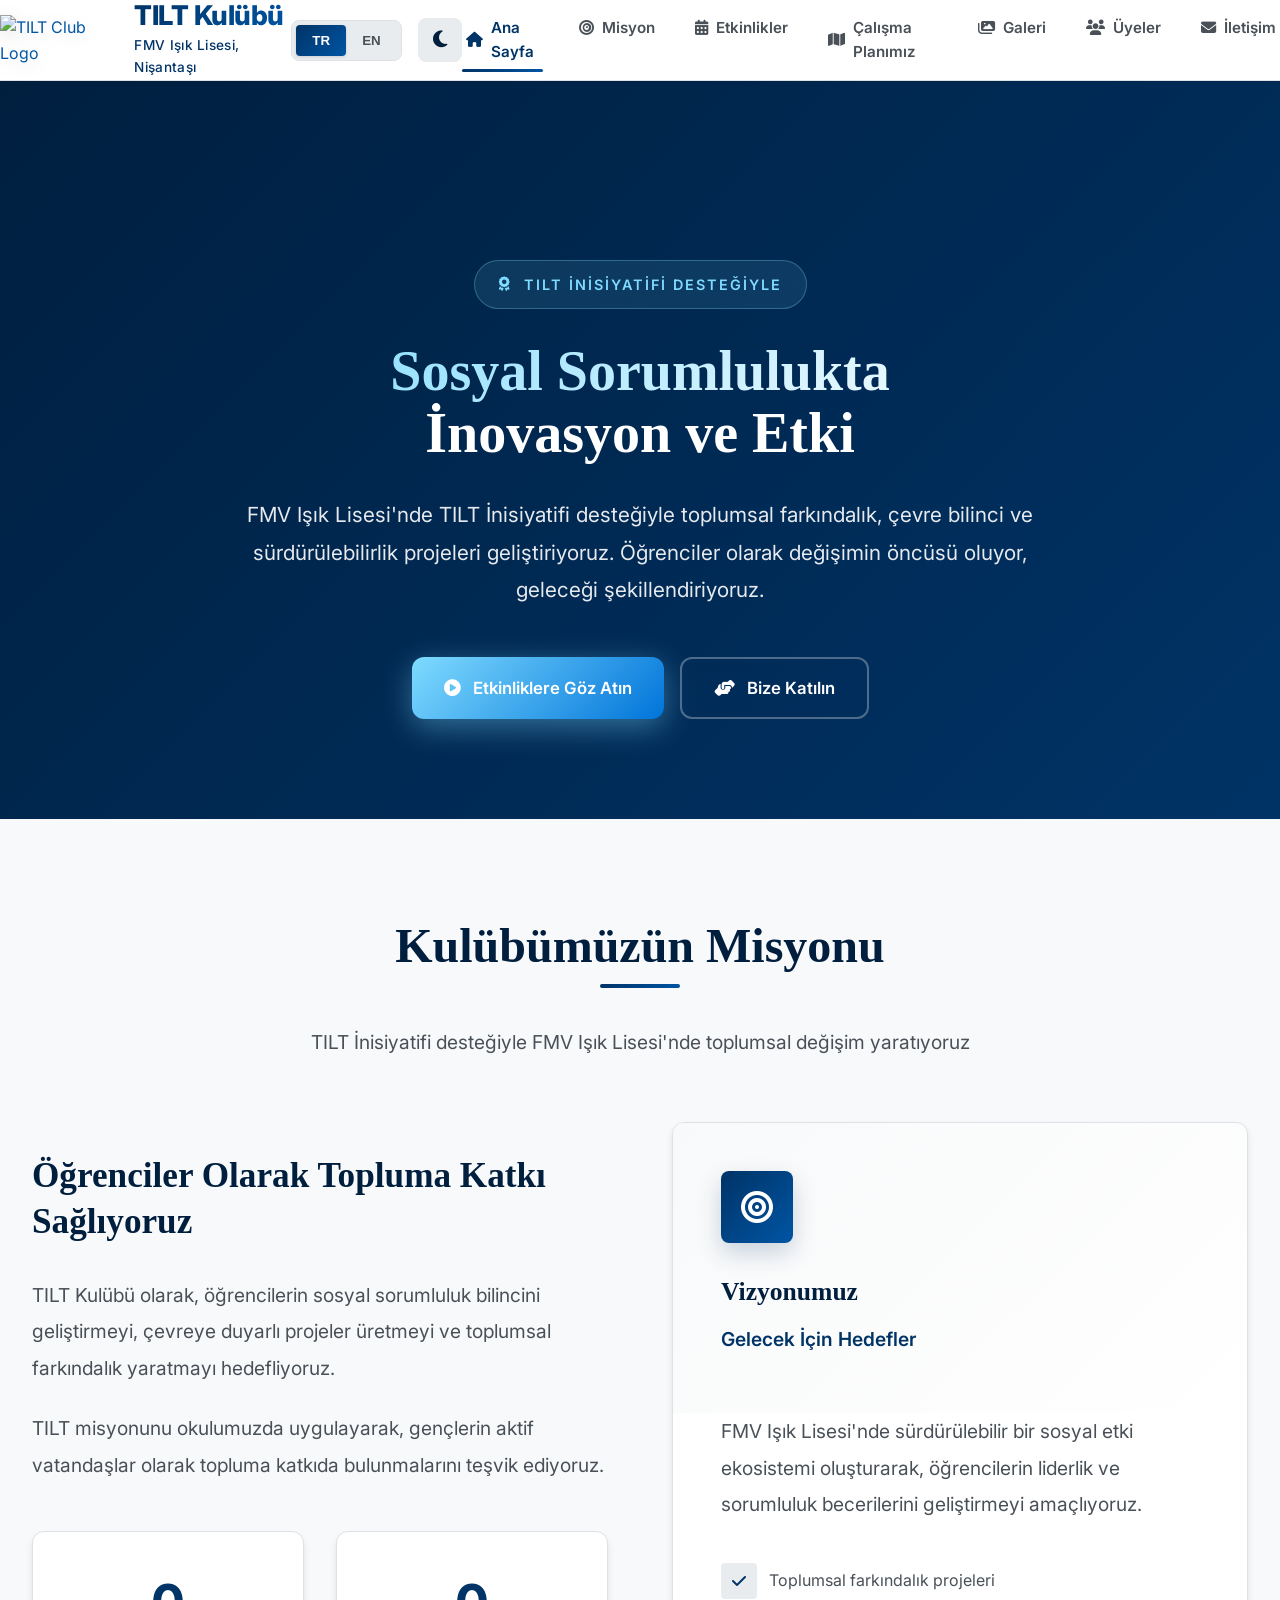
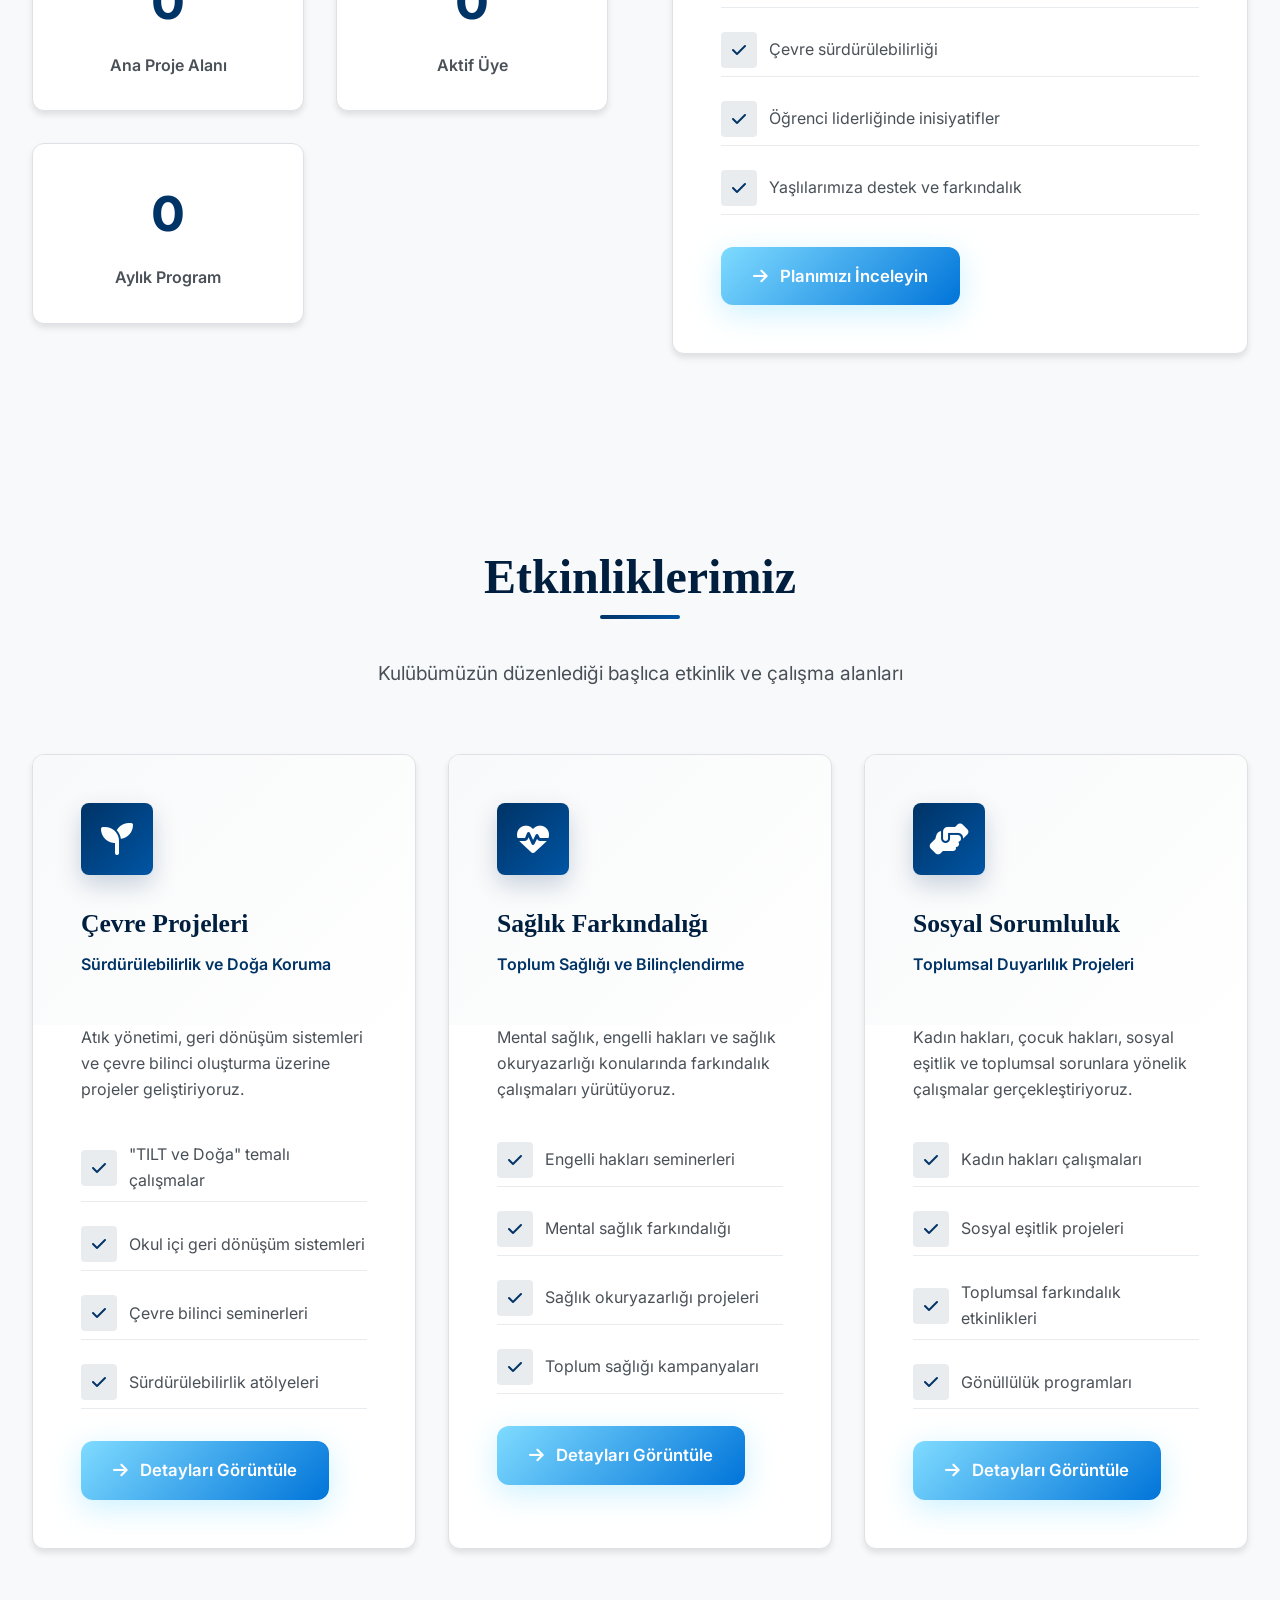
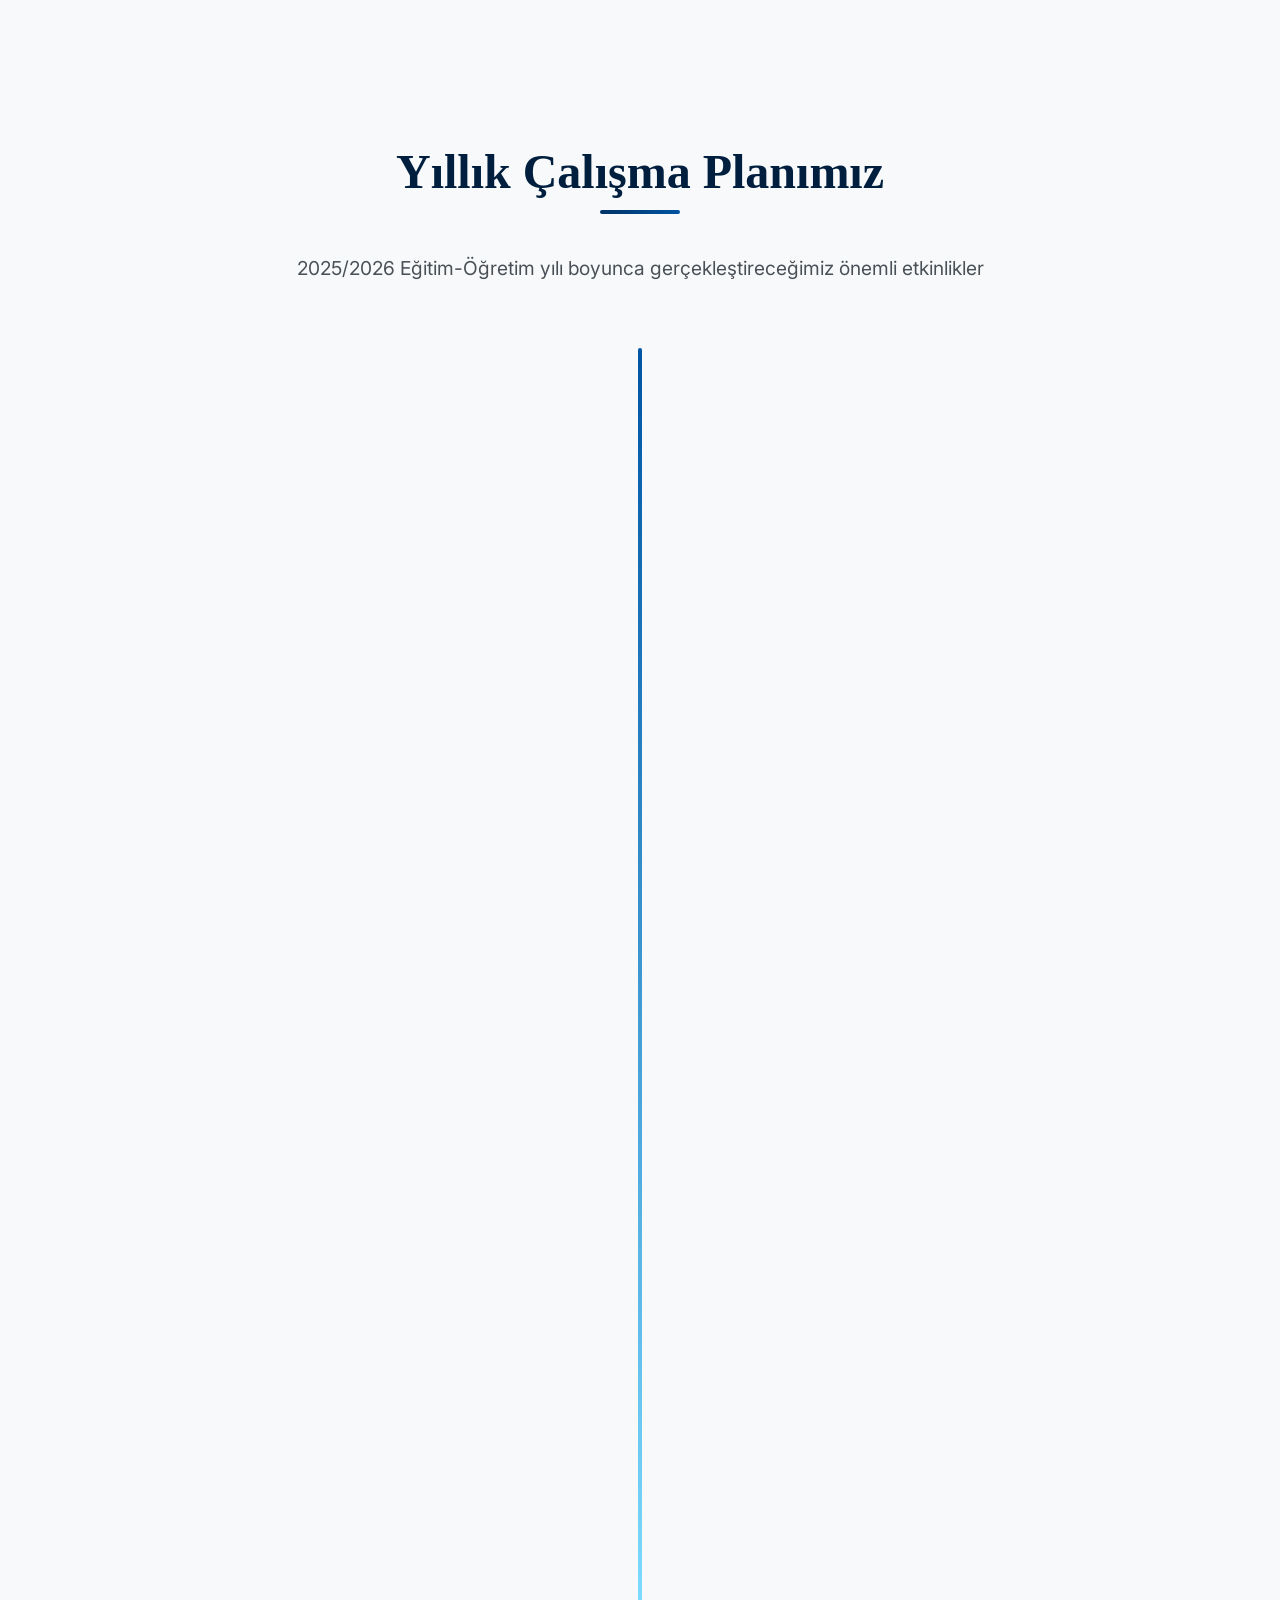
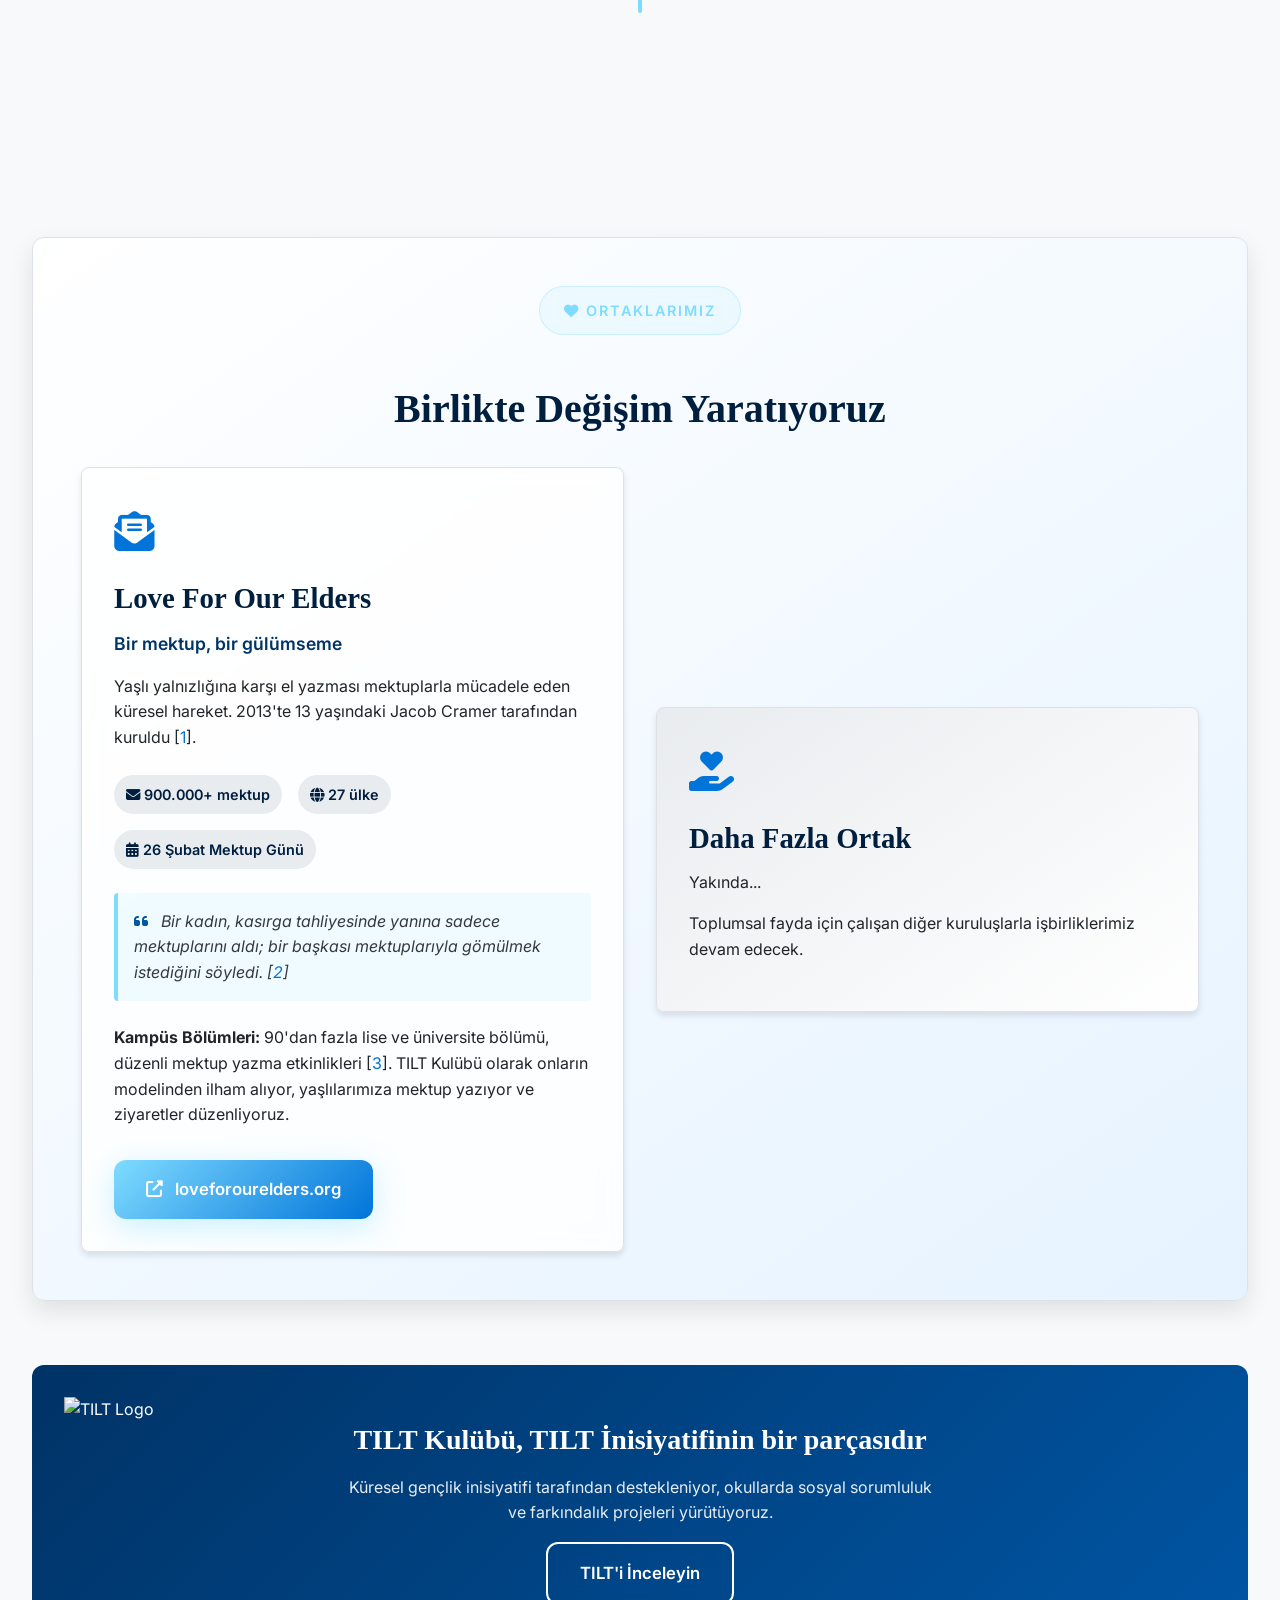
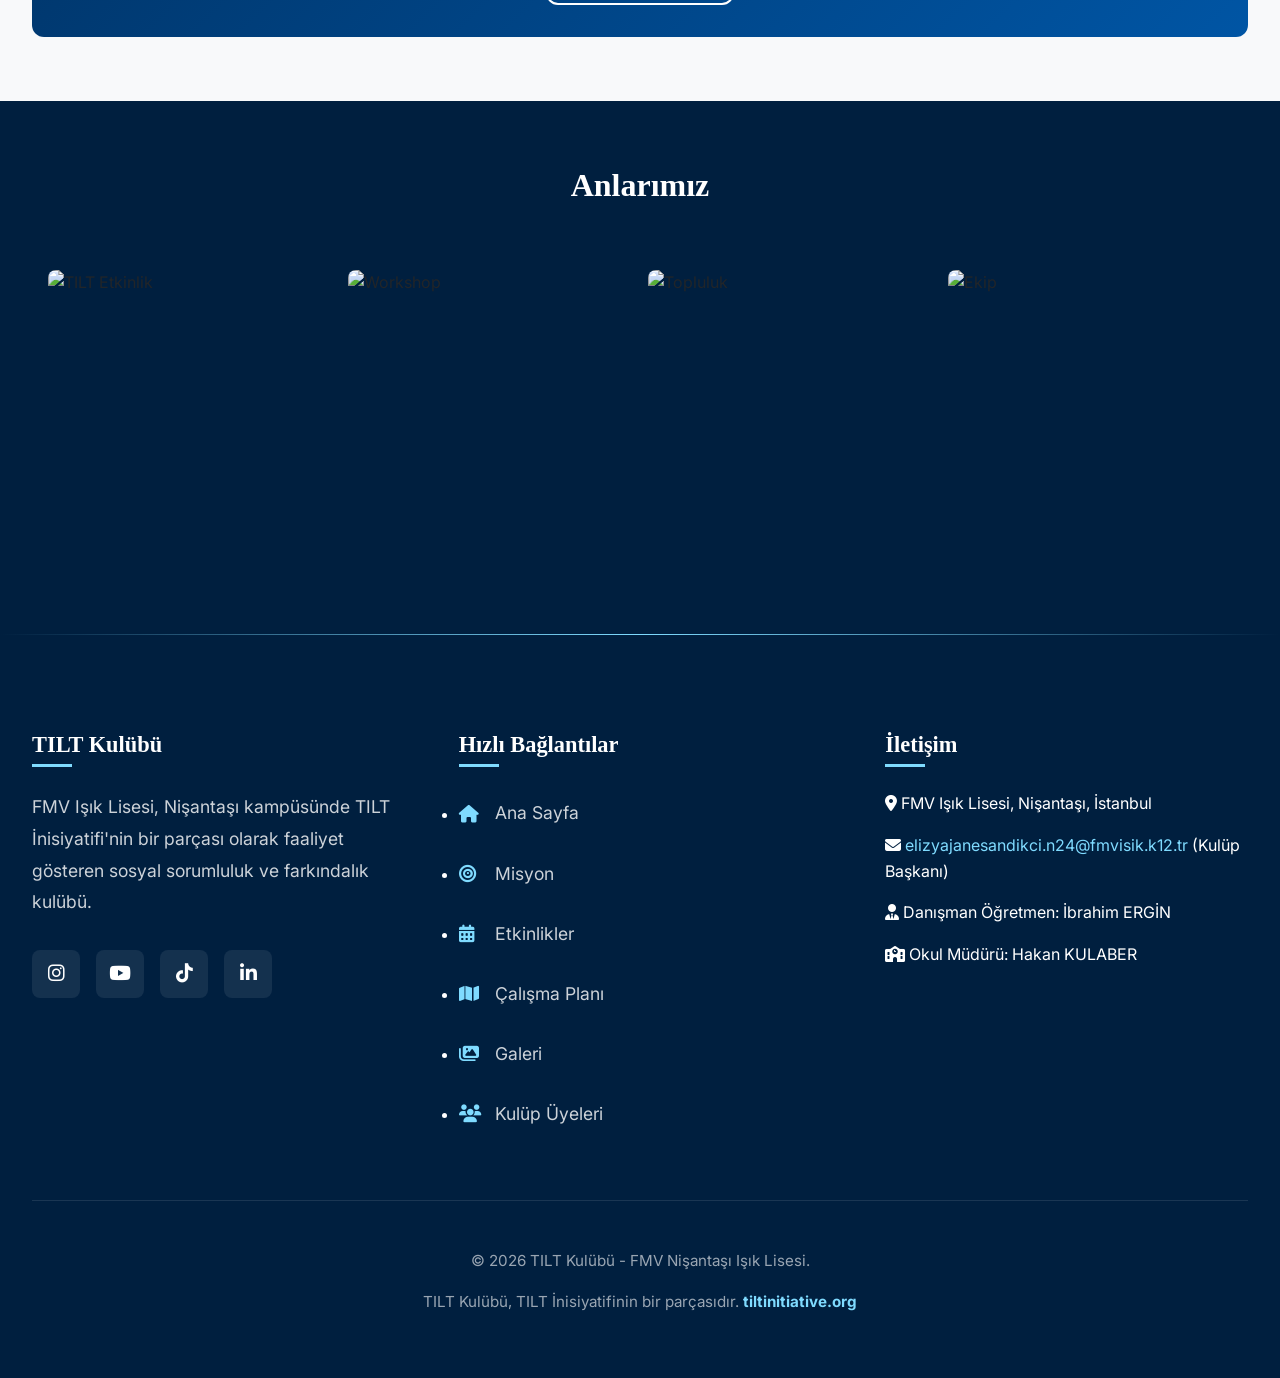
==== index.html @ 6454cea8 "Update index.html" ====
<!DOCTYPE html>
<html lang="tr">
<head>
    <meta charset="UTF-8">
    <meta name="viewport" content="width=device-width, initial-scale=1.0">
    <title>TILT Kulübü – FMV Işık Lisesi, Nişantaşı · Marine Deal</title>
    <meta name="description" content="FMV Işık Lisesi'nde TILT İnisiyatifi desteğiyle faaliyet gösteren sosyal sorumluluk, çevre bilinci ve farkındalık kulübü. Geleceği şekillendiren genç liderler.">
    <link rel="icon" href="https://raw.githubusercontent.com/elizyasandikcii/TILT_Club/refs/heads/main/Is%CC%A7%C4%B1k%20x%20TILT.png" type="image/png" />

    <!-- Font Awesome & Google Fonts -->
    <link rel="stylesheet" href="https://cdnjs.cloudflare.com/ajax/libs/font-awesome/6.4.0/css/all.min.css">
    <link href="https://fonts.googleapis.com/css2?family=Inter:wght@300;400;500;600;700;800&display=swap" rel="stylesheet">

    <!-- Particles.js -->
    <script src="https://cdn.jsdelivr.net/particles.js/2.0.0/particles.min.js"></script>

    <style>
        /* ===== MARINE DEAL VARIABLES ===== */
        :root {
            --primary-dark: #001F3F;      /* Deep Navy */
            --primary-main: #003366;      /* Marine Blue */
            --primary-light: #0055A4;     /* Ocean Blue */
            --primary-accent: #0074D9;    /* Bright Blue */
            --secondary-dark: #2E4053;
            --secondary-main: #566573;
            --secondary-light: #85929E;
            --accent-success: #2ECC71;
            --accent-warning: #FF851B;
            --accent-danger: #FF4136;
            --accent-info: #7FDBFF;
            --accent-yellow: #FFDC00;
            --neutral-0: #FFFFFF;
            --neutral-50: #F8F9FA;
            --neutral-100: #E9ECEF;
            --neutral-200: #DEE2E6;
            --neutral-300: #CED4DA;
            --neutral-400: #ADB5BD;
            --neutral-500: #6C757D;
            --neutral-600: #495057;
            --neutral-700: #343A40;
            --neutral-800: #212529;
            --neutral-900: #000000;
            --font-primary: 'Inter', 'Segoe UI', -apple-system, 'Roboto', sans-serif;
            --font-heading: 'Georgia', 'Times New Roman', serif;
            --font-mono: 'SFMono-Regular', monospace;
            --space-1: 4px; --space-2: 8px; --space-3: 12px; --space-4: 16px;
            --space-5: 24px; --space-6: 32px; --space-7: 48px; --space-8: 64px; --space-9: 96px;
            --radius-sm: 2px; --radius-md: 4px; --radius-lg: 8px; --radius-xl: 12px;
            --shadow-sm: 0 1px 3px rgba(0,0,0,0.12);
            --shadow-md: 0 4px 6px rgba(0,0,0,0.1);
            --shadow-lg: 0 10px 25px rgba(0,0,0,0.1);
            --shadow-xl: 0 20px 40px rgba(0,0,0,0.15);
            --transition-fast: 150ms ease;
            --transition-normal: 250ms ease;
            --transition-slow: 350ms ease;
            --gradient: linear-gradient(135deg, var(--primary-main), var(--primary-light));
            --gradient-electric: linear-gradient(135deg, var(--accent-info), var(--primary-accent));
        }

        .dark-mode {
            --primary-dark: #000a1a;
            --primary-main: #001a33;
            --primary-light: #00264d;
            --neutral-0: #0a1a2a;
            --neutral-50: #0f1f30;
            --neutral-100: #1a2a3a;
            --neutral-200: #2a3a4a;
            --neutral-300: #3a4a5a;
            --neutral-400: #4a5a6a;
            --neutral-500: #5a6a7a;
            --neutral-600: #7a8a9a;
            --neutral-700: #9aaaba;
            --neutral-800: #bacada;
            --neutral-900: #daeafa;
            --gradient: linear-gradient(135deg, var(--primary-main), var(--primary-light));
        }

        /* ===== RESET & BASE ===== */
        * { margin: 0; padding: 0; box-sizing: border-box; }
        html { font-size: 16px; scroll-behavior: smooth; scroll-padding-top: 80px; }
        body {
            font-family: var(--font-primary); line-height: 1.6;
            color: var(--neutral-800); background-color: var(--neutral-50);
            -webkit-font-smoothing: antialiased; transition: background-color var(--transition-normal);
        }
        h1,h2,h3,h4,h5,h6 { font-family: var(--font-heading); font-weight: 600; line-height: 1.3; margin-bottom: var(--space-4); }
        h1 { font-size: 2.5rem; } h2 { font-size: 2rem; } h3 { font-size: 1.75rem; }
        p { margin-bottom: var(--space-4); }
        a { color: var(--primary-light); text-decoration: none; transition: color var(--transition-fast); }
        a:hover { color: var(--primary-accent); }
        img { max-width: 100%; height: auto; }
        .container { max-width: 1280px; margin: 0 auto; padding: 0 var(--space-6); }

  /* ===========================================
   HEADER - Professional Navigation
=========================================== */

header {
    position: fixed;
    width: 100%;
    top: 0;
    z-index: 1000;
    background: rgba(255, 255, 255, 0.95);
    backdrop-filter: blur(20px);
    border-bottom: 1px solid var(--neutral-200);
    transition: all var(--transition-normal);
    box-shadow: var(--shadow-sm);
}

.dark-mode header {
    background: rgba(13, 17, 23, 0.95);
    border-bottom: 1px solid rgba(255,255,255,0.06);
}

.header-container {
    display: flex;
    justify-content: space-between;
    align-items: center;
    padding: var(--space-3) 0;
    height: 80px;
}

/* Enhanced Logo */
.logo {
    display: flex;
    align-items: center;
    gap: var(--space-4);
    text-decoration: none;
    transition: transform var(--transition-normal);
}

.logo:hover {
    transform: translateY(-2px);
}

.logo-image {
    height: 50px;
    width: auto;
    filter: drop-shadow(0 4px 8px rgba(0,0,0,0.1));
    transition: transform var(--transition-normal);
}

.logo:hover .logo-image {
    transform: rotate(10deg) scale(1.05);
}

.logo-text {
    display: flex;
    flex-direction: column;
}

.logo-main {
    font-size: 1.7rem;
    font-weight: 800;
    color: var(--primary-dark);
    letter-spacing: -0.5px;
    line-height: 1.1;
    background: var(--gradient);
    -webkit-background-clip: text;
    -webkit-text-fill-color: transparent;
    background-clip: text;
}

.dark-mode .logo-main {
    background: var(--gradient-electric);
    -webkit-background-clip: text;
    -webkit-text-fill-color: transparent;
}

.logo-sub {
    font-size: 0.85rem;
    font-weight: 500;
    color: var(--primary-main);
    margin-top: var(--space-1);
    letter-spacing: 0.3px;
}

/* Header Controls */
.header-controls {
    display: flex;
    align-items: center;
    gap: var(--space-4);
}

/* Theme Toggle */
.theme-toggle {
    background: var(--neutral-100);
    border: none;
    width: 44px;
    height: 44px;
    border-radius: var(--radius-lg);
    display: flex;
    align-items: center;
    justify-content: center;
    cursor: pointer;
    color: var(--primary-dark);
    transition: all var(--transition-normal);
    font-size: 1.2rem;
}

.theme-toggle:hover {
    background: var(--neutral-200);
    transform: rotate(15deg);
}

.dark-mode .theme-toggle {
    color: var(--accent-info);
    background: rgba(127, 219, 255, 0.1);
}

/* Language Switcher */
.language-switcher {
    display: flex;
    background: var(--neutral-100);
    border-radius: var(--radius-lg);
    padding: var(--space-1);
    border: 1px solid var(--neutral-200);
}

.lang-btn {
    padding: var(--space-2) var(--space-4);
    border: none;
    background: none;
    border-radius: var(--radius-md);
    font-weight: 600;
    cursor: pointer;
    transition: all var(--transition-normal);
    color: var(--neutral-600);
}

.lang-btn.active {
    background: var(--gradient);
    color: var(--neutral-0);
    box-shadow: var(--shadow-sm);
}

/* Navigation */
nav ul {
    display: flex;
    list-style: none;
    gap: var(--space-6);
    margin: 0;
    padding: 0;
}

nav a {
    text-decoration: none;
    color: var(--neutral-600);
    font-weight: 600;
    font-size: 0.95rem;
    transition: all var(--transition-normal);
    position: relative;
    padding: var(--space-2) var(--space-1);
    display: flex;
    align-items: center;
    gap: var(--space-2);
}

nav a:hover {
    color: var(--primary-main);
}

nav a.active {
    color: var(--primary-main);
}

nav a.active::after {
    content: '';
    position: absolute;
    bottom: 0;
    left: 0;
    width: 100%;
    height: 3px;
    background: var(--gradient);
    border-radius: var(--radius-sm);
}

.mobile-menu-btn {
    display: none;
    background: var(--neutral-100);
    border: none;
    font-size: 1.5rem;
    color: var(--primary-dark);
    cursor: pointer;
    padding: var(--space-3);
    border-radius: var(--radius-lg);
    transition: all var(--transition-normal);
}

.mobile-menu-btn:hover {
    background: var(--neutral-200);
    transform: rotate(90deg);
}
        /* ===== HERO ===== */
        .hero {
            background:linear-gradient(135deg, var(--primary-dark), var(--primary-main));
            color:var(--neutral-0); padding:180px 0 100px; margin-top:80px; position:relative; overflow:hidden;
            text-align:center;
        }
        #particles-js { position:absolute; top:0; left:0; width:100%; height:100%; }
        .hero-content { position:relative; z-index:2; max-width:800px; margin:0 auto; }
        .hero-badge {
            display:inline-flex; align-items:center; gap:var(--space-3); font-size:0.9rem; font-weight:600;
            letter-spacing:2px; text-transform:uppercase; color:var(--accent-info); margin-bottom:var(--space-6);
            padding:var(--space-3) var(--space-5); background:rgba(127,219,255,0.1); border-radius:50px;
            border:1px solid rgba(127,219,255,0.3); backdrop-filter:blur(10px);
        }
        .hero-title { font-size:3.5rem; font-weight:800; line-height:1.1; margin-bottom:var(--space-6); color:var(--neutral-0); }
        .hero-title span { background:linear-gradient(135deg, var(--accent-info), var(--neutral-0)); -webkit-background-clip:text; -webkit-text-fill-color:transparent; display:block; }
        .hero-description { font-size:1.3rem; color:rgba(255,255,255,0.9); margin-bottom:var(--space-7); line-height:1.8; }
        .cta-buttons { display:flex; gap:var(--space-4); justify-content:center; flex-wrap:wrap; }
        .btn {
            display:inline-flex; align-items:center; justify-content:center; gap:var(--space-3);
            padding:var(--space-4) var(--space-6); font-size:1.05rem; font-weight:600; border-radius:var(--radius-xl);
            transition:all var(--transition-normal); border:none; cursor:pointer; min-width:180px;
            position:relative; overflow:hidden;
        }
        .btn::before { content:''; position:absolute; top:0; left:-100%; width:100%; height:100%; background:linear-gradient(90deg, transparent, rgba(255,255,255,0.3), transparent); transition:0.6s; }
        .btn:hover::before { left:100%; }
        .btn-primary { background:var(--gradient-electric); color:var(--neutral-0); box-shadow:0 8px 30px rgba(127,219,255,0.4); }
        .btn-primary:hover { transform:translateY(-5px); box-shadow:0 15px 40px rgba(127,219,255,0.6); }
        .btn-outline { background:transparent; color:var(--neutral-0); border:2px solid rgba(255,255,255,0.3); backdrop-filter:blur(10px); }
        .btn-outline:hover { background:rgba(255,255,255,0.15); border-color:var(--neutral-0); transform:translateY(-5px); }

        /* ===== SECTION COMMON ===== */
        .section { padding:var(--space-9) 0; }
        .section-light { background-color:var(--neutral-50); }
        .section-title { text-align:center; margin-bottom:var(--space-8); }
        .section-title h2 {
            font-size:3rem; font-weight:800; color:var(--primary-dark); margin-bottom:var(--space-4);
            display:inline-block; position:relative;
        }
        .section-title h2::after {
            content:''; position:absolute; bottom:-10px; left:50%; transform:translateX(-50%);
            width:80px; height:4px; background:var(--gradient); border-radius:var(--radius-sm);
        }
        .section-title .subtitle { font-size:1.2rem; color:var(--neutral-600); max-width:700px; margin:var(--space-6) auto 0; line-height:1.7; }

        /* ===== MISSION GRID ===== */
        .mission-grid { display:grid; grid-template-columns:1fr 1fr; gap:var(--space-8); align-items:center; }
        .mission-content h3 { font-size:2.2rem; font-weight:700; color:var(--primary-dark); margin-bottom:var(--space-6); }
        .mission-content p { font-size:1.2rem; line-height:1.9; color:var(--neutral-600); margin-bottom:var(--space-5); }
        .mission-stats { display:grid; grid-template-columns:repeat(2,1fr); gap:var(--space-6); margin-top:var(--space-7); }
        .stat-item {
            text-align:center; padding:var(--space-6); background:var(--neutral-0); border-radius:var(--radius-xl);
            box-shadow:var(--shadow-md); border:1px solid var(--neutral-200); transition:all var(--transition-normal);
        }
        .stat-item:hover { transform:translateY(-5px); box-shadow:var(--shadow-lg); border-color:var(--primary-light); }
        .stat-number { font-size:3rem; font-weight:800; color:var(--primary-main); display:block; margin-bottom:var(--space-3); }
        .stat-label { font-size:1rem; color:var(--neutral-600); font-weight:600; }

        /* ===== ACTIVITY CARDS ===== */
        .activities-grid { display:grid; grid-template-columns:repeat(auto-fit, minmax(360px,1fr)); gap:var(--space-6); }
        .activity-card {
            background:var(--neutral-0); border-radius:var(--radius-xl); overflow:hidden;
            box-shadow:var(--shadow-md); border:1px solid var(--neutral-200); transition:all var(--transition-normal);
            display:flex; flex-direction:column; position:relative;
        }
        .activity-card::before {
            content:''; position:absolute; top:0; left:0; right:0; height:5px;
            background:var(--gradient); transform:scaleX(0); transform-origin:left; transition:transform 0.6s ease;
        }
        .activity-card:hover::before { transform:scaleX(1); }
        .activity-card:hover { transform:translateY(-12px); box-shadow:var(--shadow-xl); }
        .activity-header {
            padding:var(--space-7) var(--space-7) var(--space-6);
            background:linear-gradient(135deg, var(--neutral-50) 0%, transparent 100%);
        }
        .activity-icon {
            width:72px; height:72px; background:var(--gradient); border-radius:var(--radius-lg);
            display:flex; align-items:center; justify-content:center; color:var(--neutral-0);
            font-size:2rem; margin-bottom:var(--space-6); box-shadow:0 10px 25px rgba(0,51,102,0.2);
            transition:var(--transition-normal);
        }
        .activity-card:hover .activity-icon { transform:scale(1.1) rotate(10deg); }
        .activity-header h3 { font-size:1.6rem; font-weight:700; color:var(--primary-dark); margin-bottom:var(--space-3); }
        .activity-header p { color:var(--primary-main); font-weight:600; }
        .activity-body { padding:0 var(--space-7) var(--space-7); flex:1; }
        .activity-body p { color:var(--neutral-600); margin-bottom:var(--space-6); }
        .activity-features { list-style:none; margin-bottom:var(--space-6); }
        .activity-features li {
            display:flex; align-items:center; gap:var(--space-3); margin-bottom:var(--space-4);
            color:var(--neutral-600); padding:var(--space-2) 0; border-bottom:1px solid var(--neutral-100);
        }
        .activity-features li i { color:var(--primary-main); background:var(--neutral-100); padding:var(--space-2); border-radius:var(--radius-md); width:36px; height:36px; display:flex; align-items:center; justify-content:center; }

        /* ===== TIMELINE (Plan) - FIXED visibility ===== */
        .timeline { position:relative; max-width:1000px; margin:0 auto; }
        .timeline::before {
            content:''; position:absolute; left:50%; transform:translateX(-50%);
            width:4px; height:100%; background:linear-gradient(to bottom, var(--primary-light), var(--accent-info));
            border-radius:var(--radius-sm);
        }
        .timeline-item {
            margin-bottom:var(--space-8); position:relative; width:calc(50% - 50px);
            opacity:0; transform:translateY(50px); transition:all 0.8s ease;
        }
        .timeline-item.visible { opacity:1; transform:translateY(0); }
        .timeline-item:nth-child(odd) { margin-left:auto; }
        .timeline-item:nth-child(even) { margin-right:auto; }
        .timeline-content {
            background:var(--neutral-0); padding:var(--space-6); border-radius:var(--radius-xl);
            box-shadow:var(--shadow-lg); border:1px solid var(--neutral-200); transition:var(--transition-normal);
            position:relative; overflow:hidden;
        }
        .timeline-content::before {
            content:''; position:absolute; top:0; left:0; right:0; height:4px; background:var(--gradient);
        }
        .timeline-content:hover { transform:translateX(8px) scale(1.02); box-shadow:var(--shadow-xl); }
        .timeline-date {
            display:inline-block; padding:var(--space-3) var(--space-5); background:var(--gradient);
            border-radius:50px; font-size:0.95rem; font-weight:600; color:var(--neutral-0);
            margin-bottom:var(--space-4); box-shadow:0 4px 15px rgba(0,51,102,0.2);
        }
        .timeline-content h3 { font-size:1.4rem; font-weight:700; color:var(--primary-dark); margin-bottom:var(--space-4); }
        .timeline-content p { color:var(--neutral-600); }
        .timeline-marker {
            position:absolute; width:28px; height:28px; background:var(--neutral-0);
            border:6px solid var(--accent-info); border-radius:50%; top:40px;
            box-shadow:0 6px 20px rgba(127,219,255,0.6); z-index:2;
        }
        .timeline-item:nth-child(odd) .timeline-marker { right:-64px; }
        .timeline-item:nth-child(even) .timeline-marker { left:-64px; }

        /* ===== PARTNERS SECTION (Love For Our Elders) ===== */
        .partners-section {
            background: linear-gradient(145deg, var(--neutral-0), #e6f3ff);
            border: 1px solid var(--neutral-200);
            border-radius: var(--radius-xl);
            padding: var(--space-7);
            margin: var(--space-8) 0;
            box-shadow: var(--shadow-lg);
        }
        .partners-grid {
            display: grid;
            grid-template-columns: 1fr 1fr;
            gap: var(--space-6);
            align-items: center;
        }
        @media (max-width: 768px) { .partners-grid { grid-template-columns: 1fr; } }
        .partner-card {
            background: rgba(255,255,255,0.8);
            backdrop-filter: blur(10px);
            border-radius: var(--radius-lg);
            padding: var(--space-6);
            border: 1px solid var(--neutral-200);
            box-shadow: var(--shadow-md);
            transition: var(--transition-normal);
        }
        .partner-card:hover { transform: translateY(-4px); box-shadow: var(--shadow-xl); border-color: var(--primary-light); }
        .partner-icon {
            font-size: 2.5rem;
            color: var(--primary-accent);
            margin-bottom: var(--space-4);
        }
        .partner-card h3 {
            font-size: 1.8rem;
            color: var(--primary-dark);
            margin-bottom: var(--space-3);
        }
        .partner-sub {
            font-weight: 600;
            color: var(--primary-main);
            margin-bottom: var(--space-4);
            font-size: 1.1rem;
        }
        .partner-stats {
            display: flex;
            gap: var(--space-4);
            margin: var(--space-5) 0;
            flex-wrap: wrap;
        }
        .stat-mini {
            background: var(--neutral-100);
            padding: var(--space-2) var(--space-3);
            border-radius: 50px;
            font-size: 0.9rem;
            font-weight: 600;
            color: var(--primary-dark);
        }
        .quote-mini {
            font-style: italic;
            color: var(--neutral-700);
            background: rgba(127, 219, 255, 0.1);
            padding: var(--space-4);
            border-radius: var(--radius-md);
            border-left: 4px solid var(--accent-info);
            margin: var(--space-5) 0;
        }
        .quote-mini i { color: var(--primary-light); margin-right: var(--space-2); }

        /* ===== TILT INITIATIVE LOGO PLACEHOLDER ===== */
        .tilt-badge-section {
            text-align: center;
            padding: var(--space-6);
            background: var(--gradient);
            border-radius: var(--radius-xl);
            color: var(--neutral-0);
            margin: var(--space-8) 0;
        }
        .logo-placeholder {
            width: 120px;
            height: 120px;
            background: rgba(255,255,255,0.2);
            border-radius: 50%;
            display: flex;
            align-items: center;
            justify-content: center;
            margin: 0 auto var(--space-5);
            font-size: 3rem;
            border: 3px dashed var(--neutral-0);
        }

        /* ===== GALLERY ===== */
        .gallery { padding:var(--space-8) 0; background:var(--primary-dark); }
        .gallery-title { color:var(--neutral-0); text-align:center; margin-bottom:var(--space-7); }
        .gallery-grid {
            display:grid; grid-template-columns:repeat(auto-fit, minmax(250px,1fr)); gap:var(--space-4);
            padding:var(--space-4);
        }
        .gallery-item {
            border-radius:var(--radius-lg); overflow:hidden; position:relative; cursor:pointer; aspect-ratio:1;
        }
        .gallery-item img { width:100%; height:100%; object-fit:cover; transition:transform 0.5s ease; }
        .gallery-item:hover img { transform:scale(1.1); }
        .gallery-overlay {
            position:absolute; bottom:0; left:0; right:0; background:linear-gradient(transparent, rgba(0,0,0,0.8));
            padding:var(--space-4); color:var(--neutral-0); transform:translateY(100%); transition:transform 0.3s ease;
        }
        .gallery-item:hover .gallery-overlay { transform:translateY(0); }

        /* ===== FOOTER ===== */
        footer {
            background:var(--primary-dark); color:var(--neutral-0); padding:var(--space-9) 0 var(--space-7);
            position:relative; overflow:hidden;
        }
        footer::before {
            content:''; position:absolute; top:0; left:0; right:0; height:1px;
            background:linear-gradient(90deg, transparent, var(--accent-info), transparent);
        }
        .footer-grid {
            display:grid; grid-template-columns:repeat(auto-fit, minmax(300px,1fr)); gap:var(--space-8);
            margin-bottom:var(--space-7); position:relative; z-index:2;
        }
        .footer-col h3 {
            font-size:1.4rem; font-weight:700; margin-bottom:var(--space-6); color:var(--neutral-0);
            display:inline-block; position:relative;
        }
        .footer-col h3::after {
            content:''; position:absolute; bottom:-8px; left:0; width:40px; height:3px; background:var(--accent-info);
        }
        .footer-about p { color:rgba(255,255,255,0.8); line-height:1.8; margin-bottom:var(--space-6); font-size:1.1rem; }
        .social-links { display:flex; gap:var(--space-4); margin-top:var(--space-6); flex-wrap:wrap; }
        .social-link {
            width:48px; height:48px; background:rgba(255,255,255,0.08); border-radius:var(--radius-lg);
            display:flex; align-items:center; justify-content:center; color:var(--neutral-0);
            transition:all var(--transition-normal); font-size:1.2rem; position:relative; overflow:hidden;
        }
        .social-link::before {
            content:''; position:absolute; top:0; left:-100%; width:100%; height:100%;
            background:linear-gradient(90deg, transparent, rgba(255,255,255,0.2), transparent); transition:0.5s;
        }
        .social-link:hover::before { left:100%; }
        .social-link:hover { background:var(--accent-info); transform:translateY(-5px) rotate(5deg); box-shadow:0 8px 20px rgba(127,219,255,0.4); }
        .footer-links ul { list-style:none; }
        .footer-links li { margin-bottom:var(--space-4); transform:translateX(0); transition:transform 0.3s ease; }
        .footer-links li:hover { transform:translateX(10px); }
        .footer-links a { color:rgba(255,255,255,0.8); transition:var(--transition-normal); font-size:1.1rem; display:flex; align-items:center; gap:var(--space-3); padding:var(--space-2) 0; }
        .footer-links a:hover { color:var(--accent-info); }
        .footer-links a i { color:var(--accent-info); width:24px; }
        .footer-contact p { color:rgba(255,255,255,0.8); margin-bottom:var(--space-5); display:flex; gap:var(--space-4); line-height:1.6; }
        .footer-contact i { color:var(--accent-info); min-width:20px; }
        .footer-bottom {
            text-align:center; padding-top:var(--space-7); border-top:1px solid rgba(255,255,255,0.1);
            color:rgba(255,255,255,0.6); font-size:0.95rem; position:relative; z-index:2;
        }
        .tilt-link { color:var(--accent-info); font-weight:700; transition:var(--transition-normal); position:relative; }
        .tilt-link::after { content:''; position:absolute; bottom:-2px; left:0; width:0; height:2px; background:var(--accent-info); transition:width 0.3s ease; }
        .tilt-link:hover::after { width:100%; }

        /* ===== BACK TO TOP ===== */
        .back-to-top {
            position:fixed; bottom:var(--space-6); right:var(--space-6); width:56px; height:56px;
            background:var(--gradient-electric); border-radius:50%; display:flex; align-items:center;
            justify-content:center; color:var(--neutral-0); box-shadow:var(--shadow-lg);
            opacity:0; visibility:hidden; transform:translateY(20px); transition:all 0.4s ease; z-index:999;
        }
        .back-to-top.visible { opacity:1; visibility:visible; transform:translateY(0); }
        .back-to-top:hover { transform:translateY(-5px) scale(1.1); box-shadow:var(--shadow-xl); }

        /* ===== MODAL (Pop-up) ===== */
        .modal {
            position: fixed; top:0; left:0; width:100%; height:100%; background:rgba(0,0,0,0.8);
            display:flex; align-items:center; justify-content:center; z-index:20000;
            opacity:0; visibility:hidden; transition:all var(--transition-normal);
        }
        .modal.show { opacity:1; visibility:visible; }
        .modal-content {
            background:var(--neutral-0); max-width:500px; width:90%; border-radius:var(--radius-xl);
            padding:var(--space-7); text-align:center; position:relative; transform:scale(0.9);
            transition:transform var(--transition-normal);
        }
        .modal.show .modal-content { transform:scale(1); }
        .modal-close {
            position:absolute; top:var(--space-4); right:var(--space-4); background:none; border:none;
            font-size:1.5rem; cursor:pointer; color:var(--neutral-500); transition:var(--transition-fast);
        }
        .modal-close:hover { color:var(--primary-dark); transform:rotate(90deg); }
        .modal-icon { font-size:3rem; color:var(--accent-info); margin-bottom:var(--space-4); }
        .modal h3 { color:var(--primary-dark); margin-bottom:var(--space-4); }
        .modal p { color:var(--neutral-600); margin-bottom:var(--space-3); }
        .modal-link {
            display:inline-block; margin-top:var(--space-4); color:var(--primary-accent);
            font-weight:600; text-decoration:underline;
        }

        /* Lightbox & Notification (unchanged) */
        .lightbox {
            position: fixed; top:0; left:0; width:100%; height:100%; background:rgba(0,0,0,0.9);
            display:flex; align-items:center; justify-content:center; z-index:10000; animation:fadeIn 0.3s ease;
        }
        @keyframes fadeIn { from{opacity:0} to{opacity:1} }
        .lightbox-content { position:relative; max-width:90%; max-height:90%; }
        .lightbox-content img { width:100%; height:auto; border-radius:12px; }
        .lightbox-close {
            position:absolute; top:-50px; right:0; background:none; border:none; color:white;
            font-size:2rem; cursor:pointer; transition:transform 0.3s ease;
        }
        .lightbox-close:hover { transform:rotate(90deg); }
        .notification {
            position: fixed; top:100px; right:30px; background:var(--neutral-0); color:var(--primary-dark);
            padding:16px 24px; border-radius:12px; box-shadow:var(--shadow-xl); display:flex;
            align-items:center; gap:12px; z-index:10000; transform:translateX(400px);
            transition:transform 0.4s cubic-bezier(0.68,-0.55,0.265,1.55); border-left:4px solid var(--primary-accent);
        }
        .notification i { font-size:1.2rem; }

        @media (max-width:992px) {
            .mission-grid { grid-template-columns:1fr; }
            .timeline::before { left:30px; }
            .timeline-item { width:calc(100% - 70px); margin-left:70px !important; }
            .timeline-marker { left:-50px !important; right:auto !important; }
        }
        @media (max-width:768px) {
            .mobile-menu-btn { display:block; }
            nav ul {
                position:fixed; top:80px; left:-100%; width:100%; background:var(--neutral-0);
                flex-direction:column; padding:var(--space-6); gap:0; box-shadow:var(--shadow-lg);
                transition:var(--transition-normal); height:calc(100vh - 80px); overflow-y:auto;
            }
            .dark-mode nav ul { background:var(--primary-dark); }
            nav ul.active { left:0; }
            nav ul a { display:block; padding:var(--space-4) 0; border-bottom:1px solid var(--neutral-200); }
            .hero-title { font-size:2.8rem; }
            .activities-grid { grid-template-columns:1fr; }
            .mission-stats { grid-template-columns:1fr; }
        }
        @media (max-width:576px) {
            .hero-title { font-size:2.4rem; }
            .section-title h2 { font-size:2.4rem; }
            .btn { width:100%; max-width:320px; }
        }
       @media (max-width: 1200px) {
    .container {
        max-width: 1200px;
        padding: 0 var(--space-5);
    }
    
    .section-title h2 {
        font-size: 2.6rem;
    }
}

@media (max-width: 992px) {
    .mission-grid {
        grid-template-columns: 1fr;
        gap: var(--space-8);
    }
    
    .timeline::before {
        left: 30px;
    }
    
    .timeline-item {
        width: calc(100% - 70px);
        margin-left: 70px !important;
        margin-right: 0 !important;
    }
    
    .timeline-marker {
        left: -50px !important;
        right: auto !important;
    }
    
    .header-controls {
        gap: var(--space-3);
    }
}

@media (max-width: 768px) {
    .mobile-menu-btn {
        display: block;
    }
    
    .header-controls {
        position: absolute;
        top: 100%;
        left: 0;
        right: 0;
        background: var(--neutral-0);
        padding: var(--space-4);
        box-shadow: var(--shadow-lg);
        display: none;
    }
    
    .header-controls.active {
        display: flex;
        justify-content: center;
    }
    
    nav ul {
        position: fixed;
        top: 80px;
        left: -100%;
        width: 100%;
        background: var(--neutral-0);
        flex-direction: column;
        padding: var(--space-6) var(--space-5);
        gap: 0;
        box-shadow: var(--shadow-lg);
        transition: var(--transition-normal);
        z-index: 999;
        height: calc(100vh - 80px);
        overflow-y: auto;
    }
    
    .dark-mode nav ul {
        background: var(--primary-dark);
    }
    
    nav ul.active {
        left: 0;
    }
    
    nav ul li {
        width: 100%;
    }
    
    nav ul a {
        display: block;
        padding: var(--space-4) 0;
        border-bottom: 1px solid var(--neutral-200);
        font-size: 1.1rem;
    }
    
    nav ul a:last-child {
        border-bottom: none;
    }
    
    .hero {
        padding: 140px 0 80px;
        text-align: center;
        min-height: auto;
    }
    
    .hero-content {
        text-align: center;
    }
    
    .hero-title {
        font-size: 2.8rem;
    }
    
    .hero-description {
        font-size: 1.2rem;
        margin-left: auto;
        margin-right: auto;
    }
    
    .members-hero h1 {
        font-size: 2.8rem;
    }
    
    .members-hero p {
        font-size: 1.1rem;
    }
    
    .section {
        padding: var(--space-8) 0;
    }
    
    .section-title h2 {
        font-size: 2.4rem;
    }
    
    .cta-buttons {
        justify-content: center;
        flex-direction: column;
        align-items: center;
    }
    
    .btn {
        width: 100%;
        max-width: 320px;
        justify-content: center;
    }
    
    .activity-header,
    .activity-body {
        padding: var(--space-6);
    }
    
    .activities-grid {
        grid-template-columns: 1fr;
    }
    
    .mission-stats {
        grid-template-columns: 1fr;
        gap: var(--space-4);
    }
    
    .stat-item {
        padding: var(--space-5);
    }
    
    .members-grid {
        grid-template-columns: repeat(auto-fill, minmax(280px, 1fr));
        gap: var(--space-5);
    }
    
    .member-header,
    .member-body {
        padding: var(--space-5);
    }
}

@media (max-width: 576px) {
    .hero {
        padding: 120px 0 60px;
    }
    
    .hero-title {
        font-size: 2.4rem;
    }
    
    .hero-badge {
        font-size: 0.85rem;
        padding: var(--space-3) var(--space-5);
    }
    
    .section-title h2 {
        font-size: 2rem;
    }
    
    .section-title .subtitle {
        font-size: 1.1rem;
    }
    
    .container {
        padding: 0 var(--space-4);
    }
    
    .members-hero {
        padding: 140px 0 60px;
    }
    
    .members-hero h1 {
        font-size: 2.2rem;
    }
    
    .members-grid {
        grid-template-columns: 1fr;
    }
    
    .footer-grid {
        gap: var(--space-6);
    }
    
    .back-to-top {
        width: 48px;
        height: 48px;
        bottom: var(--space-4);
        right: var(--space-4);
    }
}

@media (max-width: 400px) {
    .hero-title {
        font-size: 2rem;
    }
    
    .hero-description {
        font-size: 1.1rem;
    }
    
    .section-title h2 {
        font-size: 1.8rem;
    }
    
    .btn {
        padding: var(--space-3) var(--space-5);
        font-size: 1rem;
    }
    
    .members-hero h1 {
        font-size: 2rem;
    }
}

    </style>
</head>
<body>
    <!-- Header -->
    <header id="header">
        <div class="container header-container">
            <a href="#home" class="logo">
                <img src="https://raw.githubusercontent.com/elizyasandikcii/TILT_Club/refs/heads/main/TILT%20Logos.png" alt="TILT Club Logo" class="logo-image">
                <div class="logo-text">
                    <div class="logo-main">TILT Kulübü</div>
                    <div class="logo-sub">FMV Işık Lisesi, Nişantaşı</div>
                </div>
            </a>

            <div class="header-controls" id="headerControls">
                <div class="language-switcher">
                    <button class="lang-btn active" data-lang="tr">TR</button>
                    <button class="lang-btn" data-lang="en">EN</button>
                </div>
                <button class="theme-toggle" id="themeToggle"><i class="fas fa-moon"></i></button>
            </div>

            <nav>
    <ul id="navMenu">
        <li><a href="#home" class="active"><i class="fas fa-home"></i> Ana Sayfa</a></li>
        <li><a href="#mission"><i class="fas fa-bullseye"></i> Misyon</a></li>
        <li><a href="#activities"><i class="fas fa-calendar-alt"></i> Etkinlikler</a></li>
        <li><a href="#timeline"><i class="fas fa-map"></i> Çalışma Planımız</a></li>
        <li><a href="#gallery"><i class="fas fa-images"></i> Galeri</a></li>
        <li><a href="/TILT_Club/members"><i class="fas fa-users"></i> Üyeler</a></li>
        <li><a href="#contact"><i class="fas fa-envelope"></i> İletişim</a></li>
    </ul>
</nav>

            <button class="mobile-menu-btn" id="mobileMenuBtn"><i class="fas fa-bars"></i></button>
        </div>
    </header>

    <!-- Hero Section -->
    <section class="hero" id="home">
        <div id="particles-js"></div>
        <div class="container">
            <div class="hero-content">
                <div class="hero-badge"><i class="fas fa-award"></i> TILT İnisiyatifi Desteğiyle</div>
                <h1 class="hero-title"><span>Sosyal Sorumlulukta</span> İnovasyon ve Etki</h1>
                <p class="hero-description">FMV Işık Lisesi'nde TILT İnisiyatifi desteğiyle toplumsal farkındalık, çevre bilinci ve sürdürülebilirlik projeleri geliştiriyoruz. Öğrenciler olarak değişimin öncüsü oluyor, geleceği şekillendiriyoruz.</p>
                <div class="cta-buttons">
                    <a href="#activities" class="btn btn-primary"><i class="fas fa-play-circle"></i> Etkinliklere Göz Atın</a>
                    <a href="#contact" class="btn btn-outline"><i class="fas fa-hands-helping"></i> Bize Katılın</a>
                </div>
            </div>
        </div>
    </section>

    <!-- Mission Section -->
    <section class="section section-light" id="mission">
        <div class="container">
            <div class="section-title">
                <h2>Kulübümüzün Misyonu</h2>
                <p class="subtitle">TILT İnisiyatifi desteğiyle FMV Işık Lisesi'nde toplumsal değişim yaratıyoruz</p>
            </div>
            <div class="mission-grid">
                <div class="mission-content">
                    <h3>Öğrenciler Olarak Topluma Katkı Sağlıyoruz</h3>
                    <p>TILT Kulübü olarak, öğrencilerin sosyal sorumluluk bilincini geliştirmeyi, çevreye duyarlı projeler üretmeyi ve toplumsal farkındalık yaratmayı hedefliyoruz.</p>
                    <p>TILT misyonunu okulumuzda uygulayarak, gençlerin aktif vatandaşlar olarak topluma katkıda bulunmalarını teşvik ediyoruz.</p>
                    <div class="mission-stats">
                        <div class="stat-item"><span class="stat-number" data-count="3">0</span><div class="stat-label">Ana Proje Alanı</div></div>
                        <div class="stat-item"><span class="stat-number" data-count="21+">0</span><div class="stat-label">Aktif Üye</div></div>
                        <div class="stat-item"><span class="stat-number" data-count="12">0</span><div class="stat-label">Aylık Program</div></div>
                    </div>
                </div>
                <div class="mission-content">
                    <div class="activity-card">
                        <div class="activity-header">
                            <div class="activity-icon"><i class="fas fa-bullseye"></i></div>
                            <h3>Vizyonumuz</h3>
                            <p>Gelecek İçin Hedefler</p>
                        </div>
                        <div class="activity-body">
                            <p>FMV Işık Lisesi'nde sürdürülebilir bir sosyal etki ekosistemi oluşturarak, öğrencilerin liderlik ve sorumluluk becerilerini geliştirmeyi amaçlıyoruz.</p>
                            <ul class="activity-features">
                                <li><i class="fas fa-check"></i> Toplumsal farkındalık projeleri</li>
                                <li><i class="fas fa-check"></i> Çevre sürdürülebilirliği</li>
                                <li><i class="fas fa-check"></i> Öğrenci liderliğinde inisiyatifler</li>
                                <li><i class="fas fa-check"></i> Yaşlılarımıza destek ve farkındalık</li>
                            </ul>
                            <a href="#timeline" class="btn btn-primary" style="margin-top: auto;"><i class="fas fa-arrow-right"></i> Planımızı İnceleyin</a>
                        </div>
                    </div>
                </div>
            </div>
        </div>
    </section>

    <!-- Activities Section -->
    <section class="section" id="activities">
        <div class="container">
            <div class="section-title">
                <h2>Etkinliklerimiz</h2>
                <p class="subtitle">Kulübümüzün düzenlediği başlıca etkinlik ve çalışma alanları</p>
            </div>
            <div class="activities-grid">
                <div class="activity-card">
                    <div class="activity-header"><div class="activity-icon"><i class="fas fa-seedling"></i></div><h3>Çevre Projeleri</h3><p>Sürdürülebilirlik ve Doğa Koruma</p></div>
                    <div class="activity-body">
                        <p>Atık yönetimi, geri dönüşüm sistemleri ve çevre bilinci oluşturma üzerine projeler geliştiriyoruz.</p>
                        <ul class="activity-features"><li><i class="fas fa-check"></i> "TILT ve Doğa" temalı çalışmalar</li><li><i class="fas fa-check"></i> Okul içi geri dönüşüm sistemleri</li><li><i class="fas fa-check"></i> Çevre bilinci seminerleri</li><li><i class="fas fa-check"></i> Sürdürülebilirlik atölyeleri</li></ul>
                        <a href="#" class="btn btn-primary" style="margin-top: auto;"><i class="fas fa-arrow-right"></i> Detayları Görüntüle</a>
                    </div>
                </div>
                <div class="activity-card">
                    <div class="activity-header"><div class="activity-icon"><i class="fas fa-heartbeat"></i></div><h3>Sağlık Farkındalığı</h3><p>Toplum Sağlığı ve Bilinçlendirme</p></div>
                    <div class="activity-body">
                        <p>Mental sağlık, engelli hakları ve sağlık okuryazarlığı konularında farkındalık çalışmaları yürütüyoruz.</p>
                        <ul class="activity-features"><li><i class="fas fa-check"></i> Engelli hakları seminerleri</li><li><i class="fas fa-check"></i> Mental sağlık farkındalığı</li><li><i class="fas fa-check"></i> Sağlık okuryazarlığı projeleri</li><li><i class="fas fa-check"></i> Toplum sağlığı kampanyaları</li></ul>
                        <a href="#" class="btn btn-primary" style="margin-top: auto;"><i class="fas fa-arrow-right"></i> Detayları Görüntüle</a>
                    </div>
                </div>
                <div class="activity-card">
                    <div class="activity-header"><div class="activity-icon"><i class="fas fa-hands-helping"></i></div><h3>Sosyal Sorumluluk</h3><p>Toplumsal Duyarlılık Projeleri</p></div>
                    <div class="activity-body">
                        <p>Kadın hakları, çocuk hakları, sosyal eşitlik ve toplumsal sorunlara yönelik çalışmalar gerçekleştiriyoruz.</p>
                        <ul class="activity-features"><li><i class="fas fa-check"></i> Kadın hakları çalışmaları</li><li><i class="fas fa-check"></i> Sosyal eşitlik projeleri</li><li><i class="fas fa-check"></i> Toplumsal farkındalık etkinlikleri</li><li><i class="fas fa-check"></i> Gönüllülük programları</li></ul>
                        <a href="#" class="btn btn-primary" style="margin-top: auto;"><i class="fas fa-arrow-right"></i> Detayları Görüntüle</a>
                    </div>
                </div>
            </div>
        </div>
    </section>

    <!-- Timeline (Plan) - Visibility fixed -->
    <section class="section section-light" id="timeline">
        <div class="container">
            <div class="section-title">
                <h2>Yıllık Çalışma Planımız</h2>
                <p class="subtitle">2025/2026 Eğitim-Öğretim yılı boyunca gerçekleştireceğimiz önemli etkinlikler</p>
            </div>
            <div class="timeline">
                <div class="timeline-item"><div class="timeline-content"><div class="timeline-date">EYLÜL - EKİM</div><h3>Kulüp Kurulum & Proje Başlangıç</h3><p>Tanışma toplantıları, yönetim kurulu seçimi, EcoCatch ve NeuroPrognos projelerinin planlaması. Sosyal sorumluluk projelerinin araştırılması.</p></div><div class="timeline-marker"></div></div>
                <div class="timeline-item"><div class="timeline-content"><div class="timeline-date">KASIM - ARALIK</div><h3>Sosyal Farkındalık Dönemi</h3><p>Dünya Engelliler Günü ve Kadın Hakları Günü etkinlikleri. Yarışma başvuruları, sosyal sorumluluk projelerinin uygulanmaya başlaması.</p></div><div class="timeline-marker"></div></div>
                <div class="timeline-item"><div class="timeline-content"><div class="timeline-date">OCAK - ŞUBAT</div><h3>Çevre ve Sağlık Odaklı Çalışmalar</h3><p>Enerji Tasarrufu Haftası, Dünya Kanser Günü ve Dünya Kediler Günü etkinlikleri. Projelerin devamı ve değerlendirmeler.</p></div><div class="timeline-marker"></div></div>
                <div class="timeline-item"><div class="timeline-content"><div class="timeline-date">MART - NİSAN</div><h3>"TILT ve Doğa" Teması</h3><p>Kadınlar Günü, Down Sendromu Farkındalık Günü, 23 Nisan çocuk etkinlikleri. Çevre projelerinin yoğunlaşması.</p></div><div class="timeline-marker"></div></div>
            </div>
        </div>
    </section>

    <!-- PARTNERS SECTION: Love For Our Elders (researched & styled to match their warm letter theme) -->
    <div class="container">
        <section class="partners-section">
            <div style="text-align:center; margin-bottom:var(--space-6);">
                <span class="hero-badge" style="display:inline-block;"><i class="fas fa-heart" style="color:var(--accent-info);"></i> ORTAKLARIMIZ</span>
                <h2 style="font-size:2.5rem; color:var(--primary-dark); margin-top:var(--space-4);">Birlikte Değişim Yaratıyoruz</h2>
            </div>
            <div class="partners-grid">
                <!-- Love For Our Elders Card -->
                <div class="partner-card">
                    <div class="partner-icon"><i class="fas fa-envelope-open-text"></i></div>
                    <h3>Love For Our Elders</h3>
                    <p class="partner-sub">Bir mektup, bir gülümseme</p>
                    <p>Yaşlı yalnızlığına karşı el yazması mektuplarla mücadele eden küresel hareket. 2013'te 13 yaşındaki Jacob Cramer tarafından kuruldu [<a href="https://www.pointsoflight.org/awards/sealed-with-a-smile-sending-letters-to-elders-brings-joy/" target="_blank" style="color:var(--primary-accent);">1</a>].</p>
                    <div class="partner-stats">
                        <span class="stat-mini"><i class="fas fa-envelope"></i> 900.000+ mektup</span>
                        <span class="stat-mini"><i class="fas fa-globe"></i> 27 ülke</span>
                        <span class="stat-mini"><i class="fas fa-calendar-alt"></i> 26 Şubat Mektup Günü</span>
                    </div>
                    <div class="quote-mini">
                        <i class="fas fa-quote-left"></i> Bir kadın, kasırga tahliyesinde yanına sadece mektuplarını aldı; bir başkası mektuplarıyla gömülmek istediğini söyledi. [<a href="https://loveforourelders.org/about" target="_blank" style="color:var(--primary-accent);">2</a>]
                    </div>
                    <p><strong>Kampüs Bölümleri:</strong> 90'dan fazla lise ve üniversite bölümü, düzenli mektup yazma etkinlikleri [<a href="https://loveforourelders.org/chapters" target="_blank" style="color:var(--primary-accent);">3</a>]. TILT Kulübü olarak onların modelinden ilham alıyor, yaşlılarımıza mektup yazıyor ve ziyaretler düzenliyoruz.</p>
                    <a href="https://loveforourelders.org" target="_blank" class="btn btn-primary" style="margin-top:var(--space-4);"><i class="fas fa-external-link-alt"></i> loveforourelders.org</a>
                </div>
                <!-- Placeholder for future partners -->
                <div class="partner-card" style="background: linear-gradient(145deg, var(--neutral-100), var(--neutral-0));">
                    <div class="partner-icon"><i class="fas fa-hand-holding-heart"></i></div>
                    <h3>Daha Fazla Ortak</h3>
                    <p>Yakında...</p>
                    <p>Toplumsal fayda için çalışan diğer kuruluşlarla işbirliklerimiz devam edecek.</p>
                </div>
            </div>
        </section>
    </div>


    <div class="container">
    <div class="tilt-badge-section">
        <div class="logo">
            <img src="https://raw.githubusercontent.com/elizyasandikcii/TILT_Club/refs/heads/main/logokas%CC%A7e%20(1).png" 
                 alt="TILT Logo" 
                 style="max-width:150px; height:auto;">
        </div>

        <h3 style="color:var(--neutral-0);">
            TILT Kulübü, TILT İnisiyatifinin bir parçasıdır
        </h3>

        <p style="color:rgba(255,255,255,0.9); max-width:600px; margin:var(--space-4) auto;">
            Küresel gençlik inisiyatifi tarafından destekleniyor, okullarda sosyal sorumluluk ve farkındalık projeleri yürütüyoruz.
        </p>

        <a href="https://www.tiltinitiative.org/" 
           target="_blank" 
           class="btn btn-outline" 
           style="border-color:var(--neutral-0); color:var(--neutral-0);">
           TILT'i İnceleyin
        </a>
    </div>
</div>


    <!-- Gallery Section -->
    <section class="gallery" id="gallery">
        <div class="container">
            <h2 class="gallery-title">Anlarımız</h2>
            <div class="gallery-grid">
                <div class="gallery-item"><img src="https://raw.githubusercontent.com/elizyasandikcii/TILT_Club/refs/heads/main/PHOTO-2026-01-10-11-14-34%202.jpg" alt="TILT Etkinlik"><div class="gallery-overlay"><p>Sokak Hayvanlarını Besleme Günü</p></div></div>
                <div class="gallery-item"><img src="https://raw.githubusercontent.com/elizyasandikcii/TILT_Club/refs/heads/main/PHOTO-2026-01-10-11-14-43%203.jpg" alt="Workshop"><div class="gallery-overlay"><p>Sokak Hayvanlarını Besleme Günü</p></div></div>
                <div class="gallery-item"><img src="https://raw.githubusercontent.com/elizyasandikcii/TILT_Club/refs/heads/main/PHOTO-2026-01-10-11-25-53%203.jpg" alt="Topluluk"><div class="gallery-overlay"><p>Sokak Hayvanlarını Besleme Günü</p></div></div>
                <div class="gallery-item"><img src="https://raw.githubusercontent.com/elizyasandikcii/TILT_Club/refs/heads/main/PHOTO-2026-01-10-12-05-48.jpg" alt="Ekip"><div class="gallery-overlay"><p>Sokak Hayvanları Besleme Günü</p></div></div>
            </div>
        </div>
    </section>

    <!-- Footer -->
    <footer id="contact">
        <div class="container">
            <div class="footer-grid">
                <div class="footer-col footer-about">
                    <h3>TILT Kulübü</h3>
                    <p>FMV Işık Lisesi, Nişantaşı kampüsünde TILT İnisiyatifi'nin bir parçası olarak faaliyet gösteren sosyal sorumluluk ve farkındalık kulübü.</p>
                    <div class="social-links">
                        <a href="https://www.instagram.com/isikhs.tiltclub" class="social-link" target="_blank"><i class="fab fa-instagram"></i></a>
                        <a href="#" class="social-link" id="youtubeLink"><i class="fab fa-youtube"></i></a>
                        <a href="#" class="social-link" id="tiktokLink"><i class="fab fa-tiktok"></i></a>
                        <a href="#" class="social-link"><i class="fab fa-linkedin-in"></i></a>
                    </div>
                </div>
                <div class="footer-col">
                    <h3>Hızlı Bağlantılar</h3>
                    <ul class="footer-links">
                        <li><a href="#home"><i class="fas fa-home"></i> Ana Sayfa</a></li>
                        <li><a href="#mission"><i class="fas fa-bullseye"></i> Misyon</a></li>
                        <li><a href="#activities"><i class="fas fa-calendar-alt"></i> Etkinlikler</a></li>
                        <li><a href="#timeline"><i class="fas fa-map"></i> Çalışma Planı</a></li>
                        <li><a href="#gallery"><i class="fas fa-images"></i> Galeri</a></li>
                        <li><a href="/TILT_Club/members"><i class="fas fa-users"></i> Kulüp Üyeleri</a></li>
                    </ul>
                </div>
                <div class="footer-col">
                    <h3>İletişim</h3>
                    <!-- mailto: coded addresses -->
                    <p><i class="fas fa-map-marker-alt"></i> FMV Işık Lisesi, Nişantaşı, İstanbul</p>
                    <p><i class="fas fa-envelope"></i> <a href="mailto:elizyajanesandikci.n24@fmvisik.k12.tr" style="color:var(--accent-info);">elizyajanesandikci.n24@fmvisik.k12.tr</a> (Kulüp Başkanı)</p>
                    <p><i class="fas fa-user-tie"></i> Danışman Öğretmen: İbrahim ERGİN</p>
                    <p><i class="fas fa-school"></i> Okul Müdürü: Hakan KULABER</p>
                </div>
            </div>
            <div class="footer-bottom">
                <p>&copy; 2026 TILT Kulübü - FMV Nişantaşı Işık Lisesi.</p>
                <p>TILT Kulübü, TILT İnisiyatifinin bir parçasıdır. <a href="https://tiltinitiative.org" target="_blank" class="tilt-link">tiltinitiative.org</a></p>
            </div>
        </div>
    </footer>

    <!-- Back to Top Button -->
    <a href="#" class="back-to-top" id="backToTop"><i class="fas fa-arrow-up"></i></a>

    <!-- Modal for YouTube/TikTok pop-ups -->
    <div class="modal" id="infoModal">
        <div class="modal-content">
            <button class="modal-close" id="modalClose"><i class="fas fa-times"></i></button>
            <div class="modal-icon"><i class="fas fa-info-circle"></i></div>
            <h3 id="modalTitle">TILT Kulübünün' YouTube'u</h3>
            <p id="modalMessage">TILT Kulübünün YouTube kanalı çok yakında!</p>
            <p>Daha fazla bilgi için: <a href="https://www.tiltinitiative.org/contact-us" target="_blank" class="modal-link">tiltinitiative.org/contact-us</a></p>
        </div>
    </div>

    <script>
        // ========== PARTICLES ==========
        particlesJS('particles-js', {
            particles: {
                number: { value: 80, density: { enable: true, value_area: 800 } },
                color: { value: "#7FDBFF" },
                shape: { type: "circle" },
                opacity: { value: 0.5, random: true },
                size: { value: 3, random: true },
                line_linked: { enable: true, distance: 150, color: "#57c1eb", opacity: 0.2, width: 1 },
                move: { enable: true, speed: 2, direction: "none", random: true }
            },
            interactivity: { events: { onhover: { enable: true, mode: "repulse" } } }
        });

        // ========== MOBILE MENU ==========
        const mobileBtn = document.getElementById('mobileMenuBtn');
        const navMenu = document.getElementById('navMenu');
        const headerControls = document.getElementById('headerControls');
        mobileBtn.addEventListener('click', () => {
            navMenu.classList.toggle('active');
            headerControls.classList.toggle('active');
            mobileBtn.innerHTML = navMenu.classList.contains('active') ? '<i class="fas fa-times"></i>' : '<i class="fas fa-bars"></i>';
        });
        document.querySelectorAll('nav a').forEach(link => {
            link.addEventListener('click', () => {
                navMenu.classList.remove('active');
                headerControls.classList.remove('active');
                mobileBtn.innerHTML = '<i class="fas fa-bars"></i>';
            });
        });

        // ========== HEADER SCROLL ==========
        const header = document.getElementById('header');
        let lastScroll = 0;
        window.addEventListener('scroll', () => {
            const currentScroll = window.pageYOffset;
            if (currentScroll > 50) {
                header.style.boxShadow = '0 4px 30px rgba(0,0,0,0.1)';
                if (currentScroll > lastScroll && currentScroll > 100) {
                    header.style.transform = 'translateY(-100%)';
                } else {
                    header.style.transform = 'translateY(0)';
                }
            } else {
                header.style.boxShadow = 'var(--shadow-sm)';
                header.style.transform = 'translateY(0)';
            }
            // Back to top
            const backToTop = document.getElementById('backToTop');
            if (currentScroll > 300) backToTop.classList.add('visible');
            else backToTop.classList.remove('visible');
            lastScroll = currentScroll;
        });

        // ========== SMOOTH SCROLL ==========
        document.querySelectorAll('a[href^="#"]').forEach(anchor => {
            anchor.addEventListener('click', function(e) {
                e.preventDefault();
                const targetId = this.getAttribute('href');
                if(targetId === '#') return;
                const target = document.querySelector(targetId);
                if(target) window.scrollTo({ top: target.offsetTop - 80, behavior: 'smooth' });
            });
        });

        // ========== ACTIVE NAV LINK ==========
        const sections = document.querySelectorAll('section[id]');
        const navLinks = document.querySelectorAll('nav a[href^="#"]');
        const observer = new IntersectionObserver((entries) => {
            entries.forEach(entry => {
                if (entry.isIntersecting) {
                    const id = entry.target.getAttribute('id');
                    navLinks.forEach(link => {
                        link.classList.remove('active');
                        if (link.getAttribute('href') === `#${id}`) link.classList.add('active');
                    });
                }
            });
        }, { rootMargin: '-20% 0px -80% 0px' });
        sections.forEach(section => observer.observe(section));

        // ========== THEME TOGGLE ==========
        const themeToggle = document.getElementById('themeToggle');
        const prefersDark = window.matchMedia('(prefers-color-scheme: dark)');
        const savedTheme = localStorage.getItem('theme') || (prefersDark.matches ? 'dark' : 'light');
        if (savedTheme === 'dark') {
            document.body.classList.add('dark-mode');
            themeToggle.innerHTML = '<i class="fas fa-sun"></i>';
        }
        themeToggle.addEventListener('click', () => {
            document.body.classList.toggle('dark-mode');
            if (document.body.classList.contains('dark-mode')) {
                localStorage.setItem('theme', 'dark');
                themeToggle.innerHTML = '<i class="fas fa-sun"></i>';
            } else {
                localStorage.setItem('theme', 'light');
                themeToggle.innerHTML = '<i class="fas fa-moon"></i>';
            }
        });

        // ========== LANGUAGE SWITCHER (demo) ==========
        const langBtns = document.querySelectorAll('.lang-btn');
        langBtns.forEach(btn => {
            btn.addEventListener('click', () => {
                langBtns.forEach(b => b.classList.remove('active'));
                btn.classList.add('active');
                showNotification(`Dil ${btn.dataset.lang === 'tr' ? 'Türkçe' : 'İngilizce'} olarak değiştirilecek`, 'info');
            });
        });

        // ========== ANIMATED COUNTERS ==========
        function animateCounter(el, start, end, duration) {
            let startTime = null;
            const step = (timestamp) => {
                if (!startTime) startTime = timestamp;
                const progress = Math.min((timestamp - startTime) / duration, 1);
                el.textContent = Math.floor(progress * (end - start) + start) + (typeof end === 'string' && end.includes('+') ? '+' : '');
                if (progress < 1) requestAnimationFrame(step);
            };
            requestAnimationFrame(step);
        }
        function initAnimations() {
            const stats = document.querySelectorAll('.stat-number');
            const timelineItems = document.querySelectorAll('.timeline-item');
            const statsObserver = new IntersectionObserver((entries) => {
                entries.forEach(entry => {
                    if (entry.isIntersecting) {
                        const stat = entry.target;
                        const count = stat.getAttribute('data-count');
                        let num = parseInt(count);
                        if (isNaN(num)) num = 0;
                        animateCounter(stat, 0, num, 2000);
                        statsObserver.unobserve(stat);
                    }
                });
            }, { threshold: 0.5 });
            stats.forEach(stat => statsObserver.observe(stat));
            const timelineObserver = new IntersectionObserver((entries) => {
                entries.forEach(entry => {
                    if (entry.isIntersecting) {
                        entry.target.classList.add('visible');
                        timelineObserver.unobserve(entry.target);
                    }
                });
            }, { threshold: 0.3 });
            timelineItems.forEach(item => timelineObserver.observe(item));
        }
        window.addEventListener('load', initAnimations);

        // ========== MODAL for YouTube/TikTok ==========
        const modal = document.getElementById('infoModal');
        const modalTitle = document.getElementById('modalTitle');
        const modalMessage = document.getElementById('modalMessage');
        const modalClose = document.getElementById('modalClose');

        function showModal(title, message) {
            modalTitle.textContent = title;
            modalMessage.textContent = message;
            modal.classList.add('show');
        }

        document.getElementById('youtubeLink').addEventListener('click', (e) => {
            e.preventDefault();
            showModal('TILT Kulübünün\ YouTube Kanalı', 'TILT Kulübünün\ YouTube kanalı çok yakında!');
        });

        document.getElementById('tiktokLink').addEventListener('click', (e) => {
            e.preventDefault();
            showModal('TILT Kulübünün\ TikTok Hesabı', 'TILT Kulübünün\ TikTok hesabı çok yakında!');
        });

        modalClose.addEventListener('click', () => {
            modal.classList.remove('show');
        });

        window.addEventListener('click', (e) => {
            if (e.target === modal) {
                modal.classList.remove('show');
            }
        });

        // ========== NOTIFICATION SYSTEM (for language) ==========
        function showNotification(message, type = 'info') {
            const notif = document.createElement('div');
            notif.className = `notification ${type}`;
            notif.innerHTML = `<i class="fas fa-${type==='success'?'check-circle':type==='error'?'exclamation-circle':'info-circle'}"></i><span>${message}</span>`;
            document.body.appendChild(notif);
            setTimeout(() => notif.style.transform = 'translateX(0)', 10);
            setTimeout(() => {
                notif.style.transform = 'translateX(400px)';
                setTimeout(() => document.body.removeChild(notif), 400);
            }, 3000);
        }

        // ========== GALLERY LIGHTBOX ==========
        document.querySelectorAll('.gallery-item').forEach(item => {
            item.addEventListener('click', function() {
                const imgSrc = this.querySelector('img').src;
                const imgAlt = this.querySelector('img').alt;
                const lightbox = document.createElement('div');
                lightbox.className = 'lightbox';
                lightbox.innerHTML = `<div class="lightbox-content"><img src="${imgSrc}" alt="${imgAlt}"><button class="lightbox-close"><i class="fas fa-times"></i></button></div>`;
                document.body.appendChild(lightbox);
                lightbox.querySelector('.lightbox-close').addEventListener('click', () => lightbox.remove());
                lightbox.addEventListener('click', (e) => { if (e.target === lightbox) lightbox.remove(); });
                document.addEventListener('keydown', function close(e) { if (e.key === 'Escape') { lightbox.remove(); document.removeEventListener('keydown', close); } });
            });
        });
    </script>
</body>
</html>
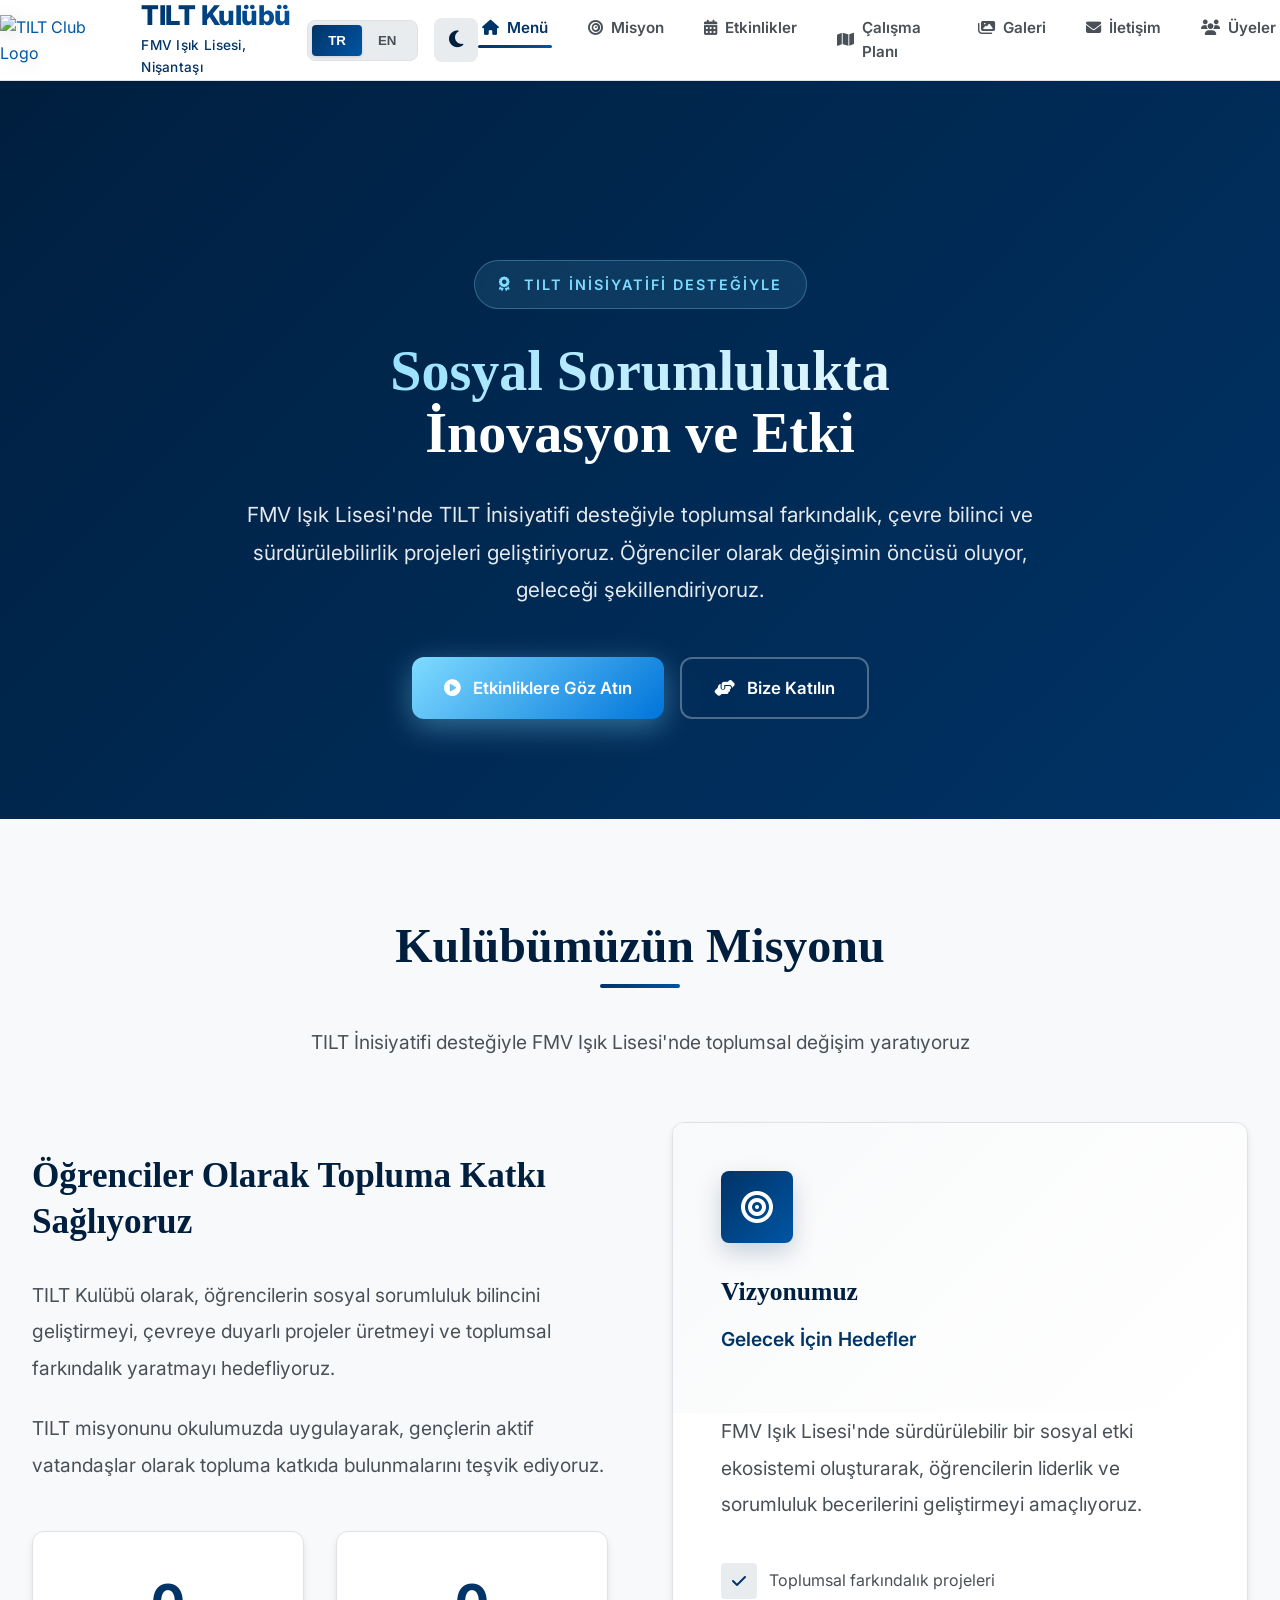
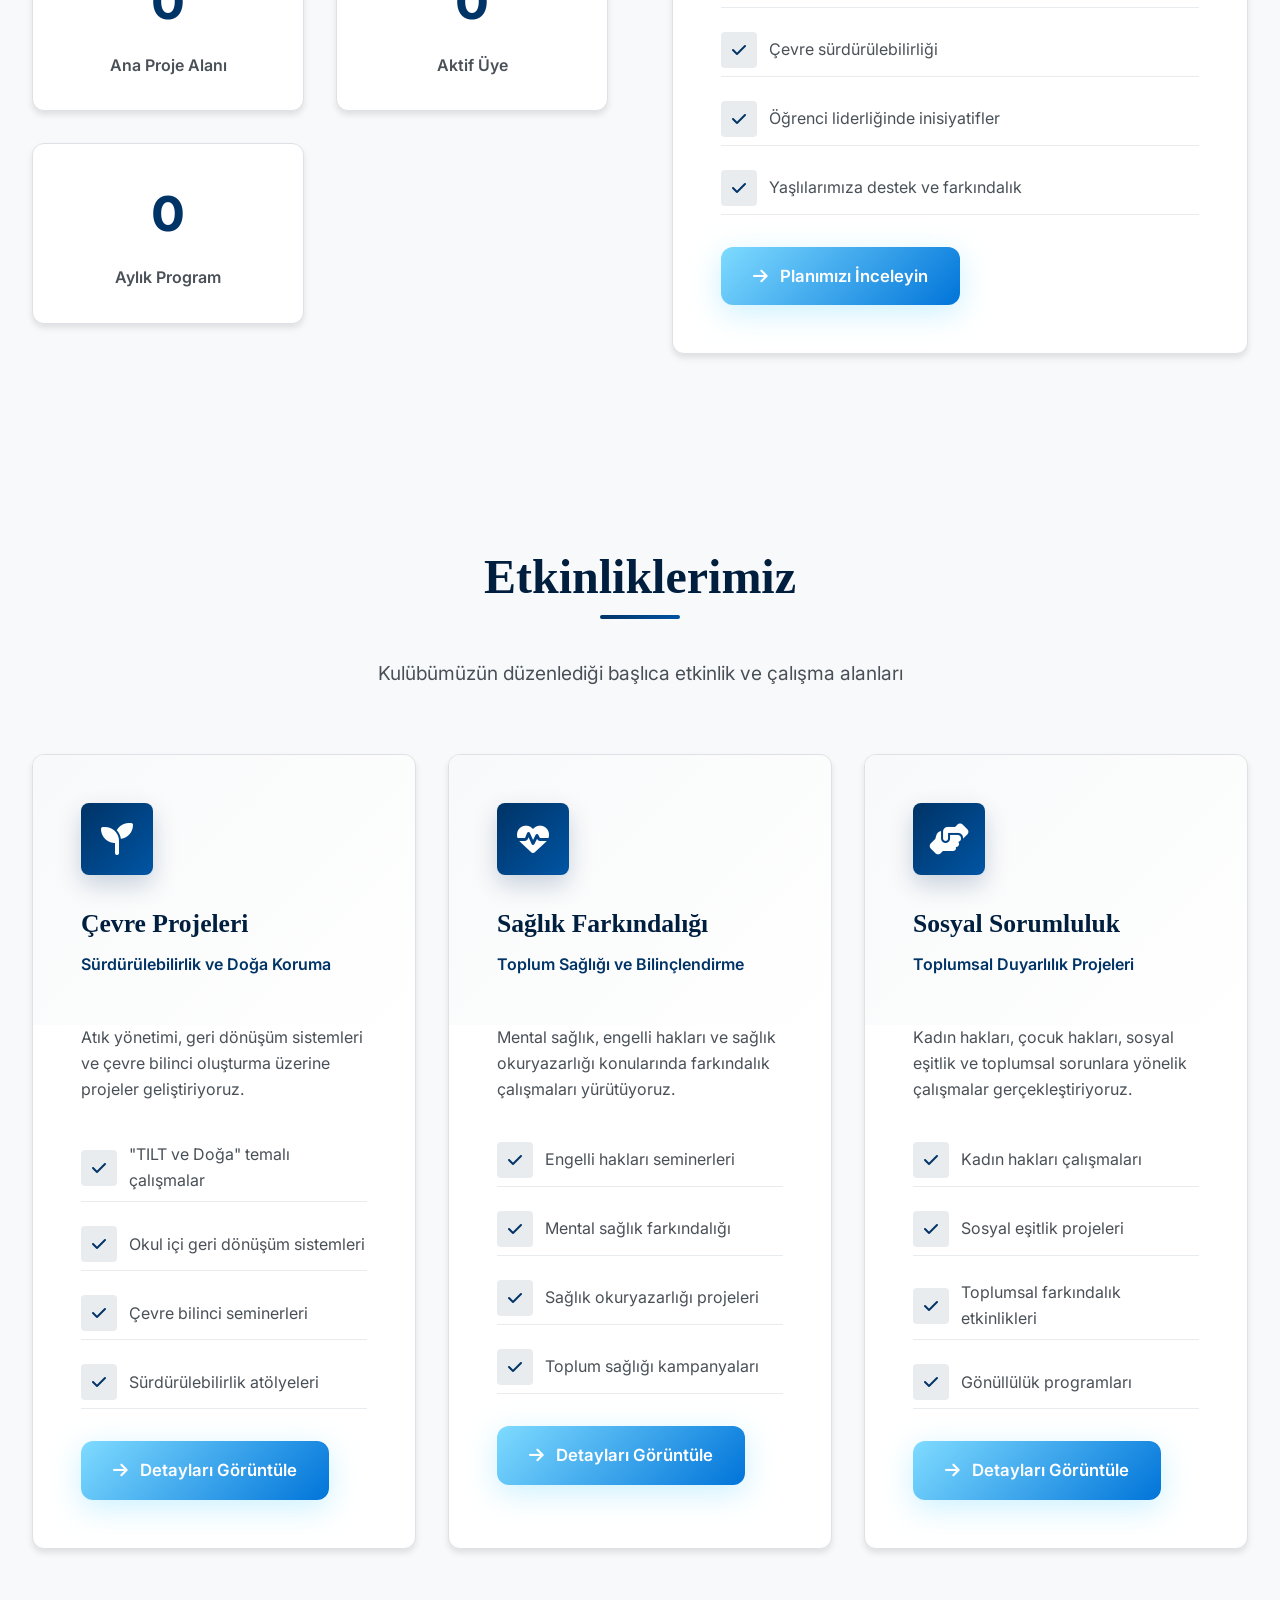
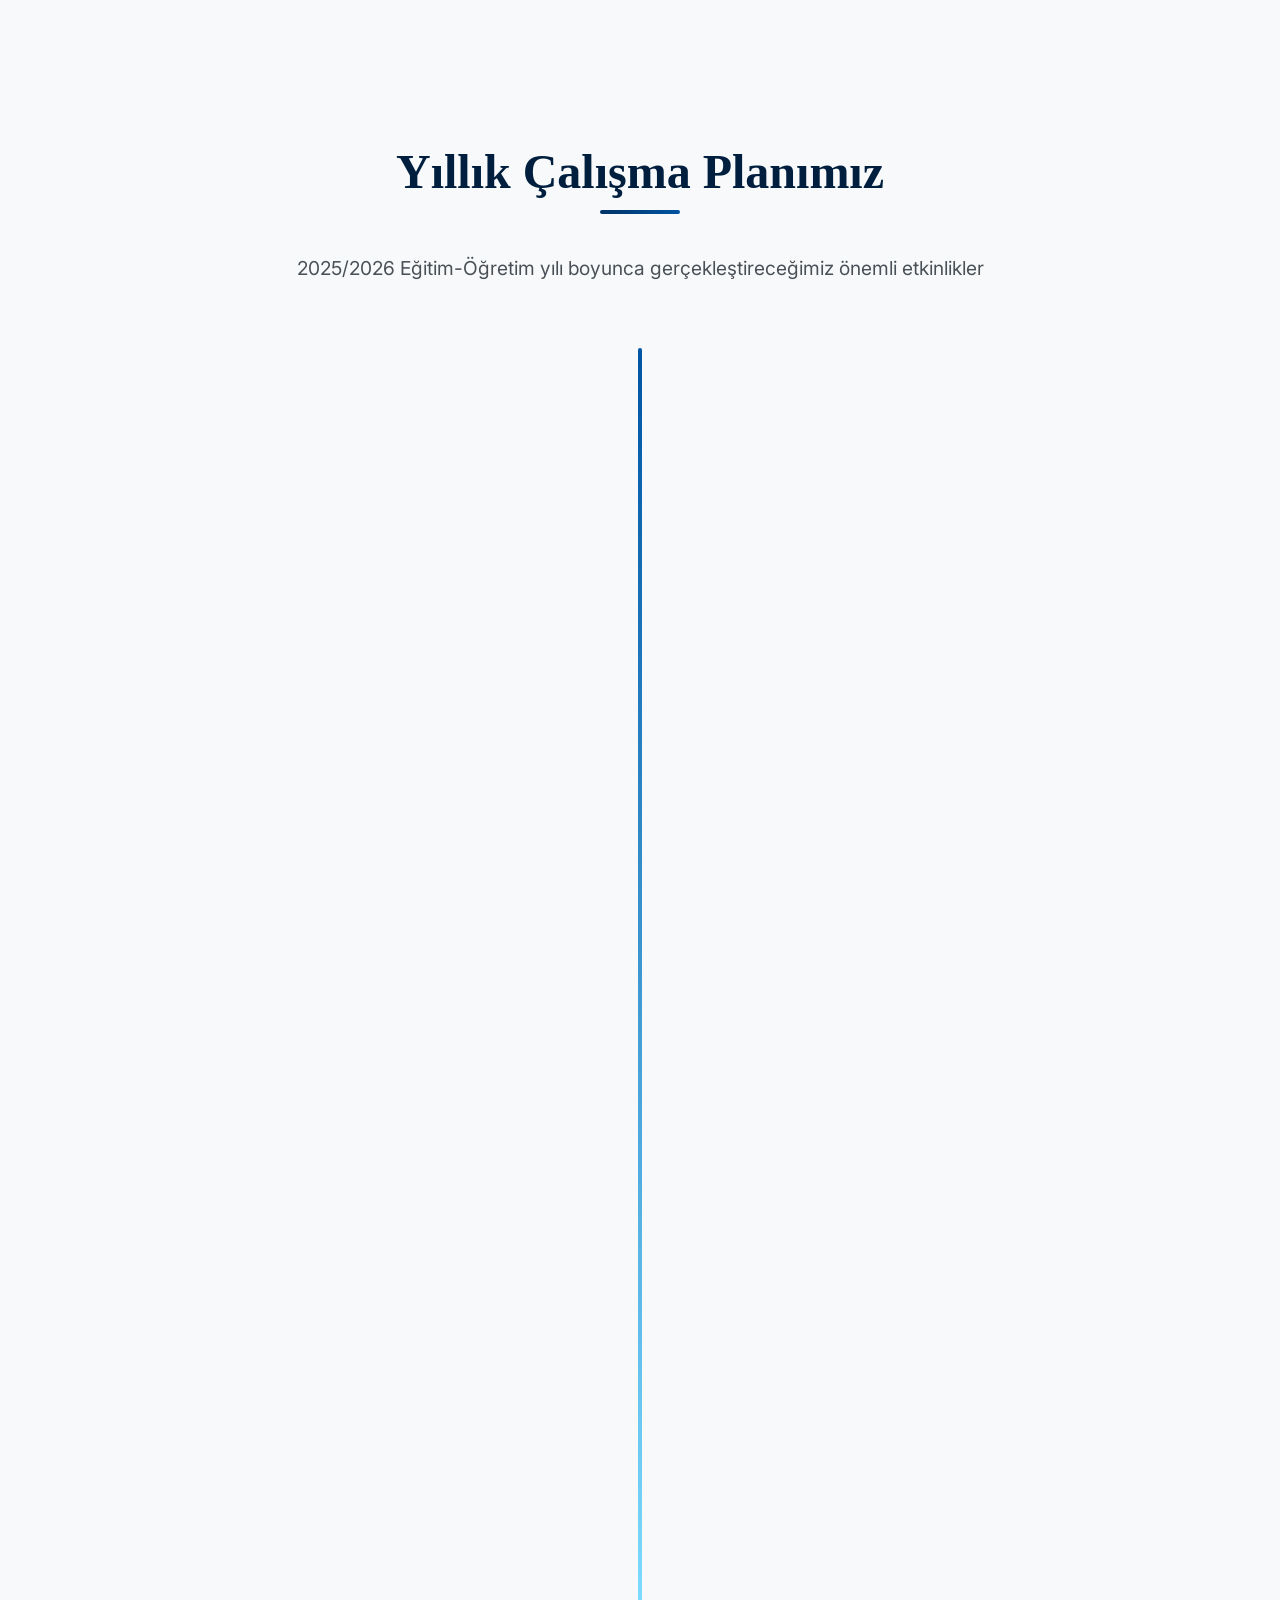
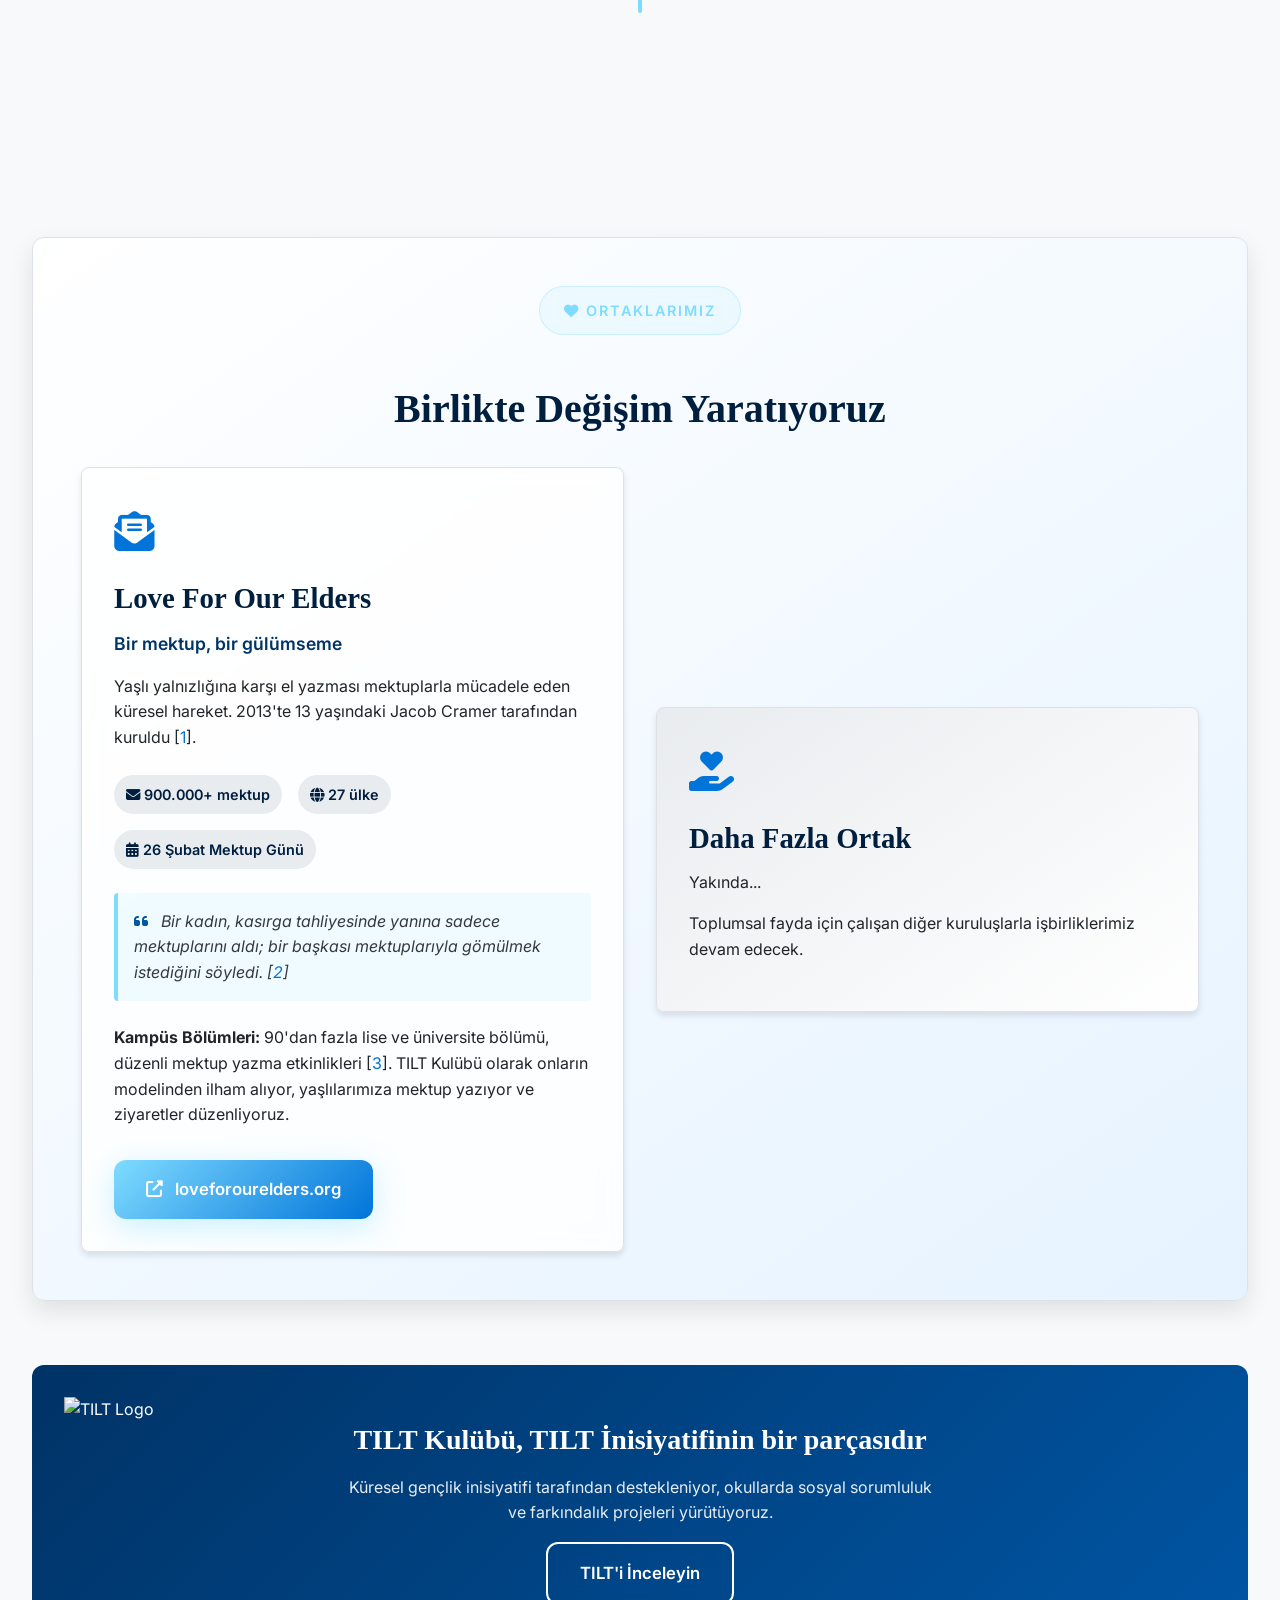
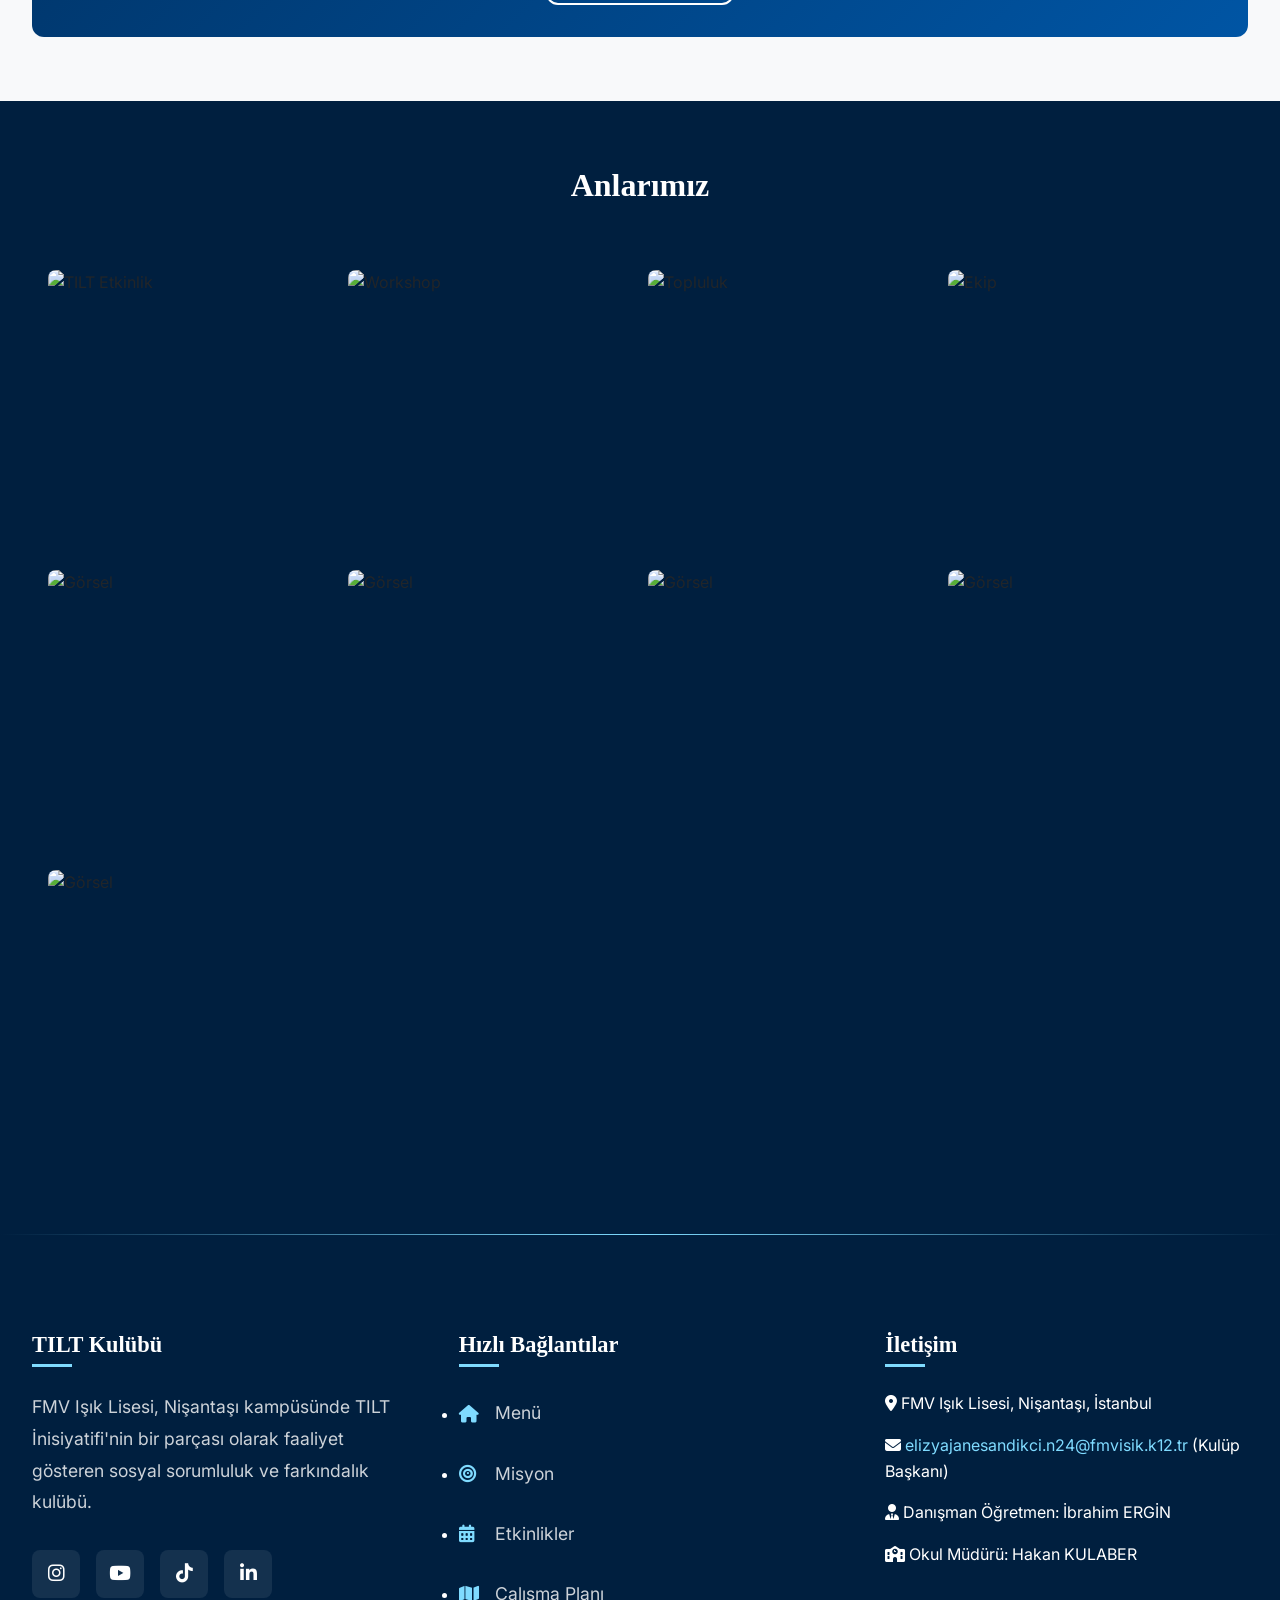
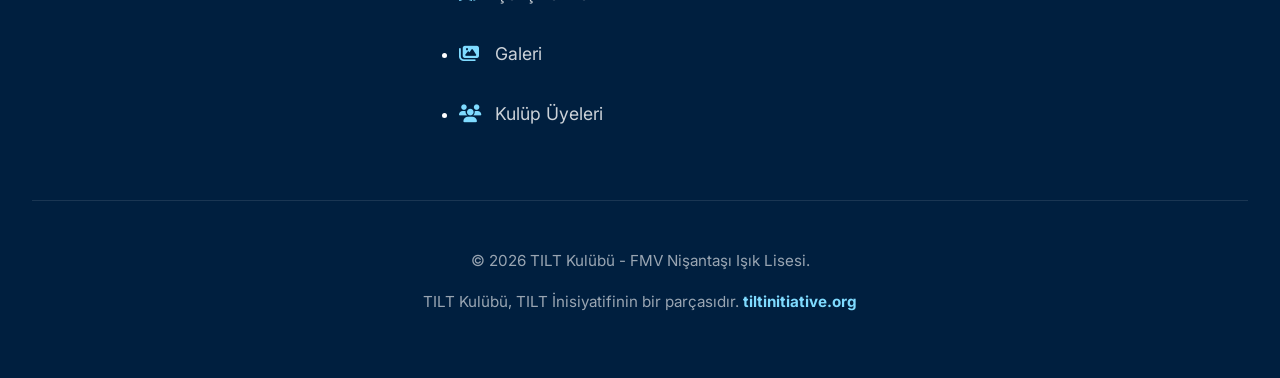
==== commit 6a483598: "Update page title and navigation labels" ====
--- a/index.html
+++ b/index.html
@@ -3,7 +3,7 @@
 <head>
     <meta charset="UTF-8">
     <meta name="viewport" content="width=device-width, initial-scale=1.0">
-    <title>TILT Kulübü – FMV Işık Lisesi, Nişantaşı · Marine Deal</title>
+    <title>TILT Kulübü @ FMV Işık Lisesi</title>
     <meta name="description" content="FMV Işık Lisesi'nde TILT İnisiyatifi desteğiyle faaliyet gösteren sosyal sorumluluk, çevre bilinci ve farkındalık kulübü. Geleceği şekillendiren genç liderler.">
     <link rel="icon" href="https://raw.githubusercontent.com/elizyasandikcii/TILT_Club/refs/heads/main/Is%CC%A7%C4%B1k%20x%20TILT.png" type="image/png" />
 
@@ -931,13 +931,13 @@
 
             <nav>
     <ul id="navMenu">
-        <li><a href="#home" class="active"><i class="fas fa-home"></i> Ana Sayfa</a></li>
+        <li><a href="#home" class="active"><i class="fas fa-home"></i> Menü</a></li>
         <li><a href="#mission"><i class="fas fa-bullseye"></i> Misyon</a></li>
         <li><a href="#activities"><i class="fas fa-calendar-alt"></i> Etkinlikler</a></li>
-        <li><a href="#timeline"><i class="fas fa-map"></i> Çalışma Planımız</a></li>
+        <li><a href="#timeline"><i class="fas fa-map"></i> Çalışma Planı</a></li>
         <li><a href="#gallery"><i class="fas fa-images"></i> Galeri</a></li>
+        <li><a href="#contact"><i class="fas fa-envelope"></i> İletişim</a></li>
         <li><a href="/TILT_Club/members"><i class="fas fa-users"></i> Üyeler</a></li>
-        <li><a href="#contact"><i class="fas fa-envelope"></i> İletişim</a></li>
     </ul>
 </nav>
 
@@ -1126,6 +1126,12 @@
                 <div class="gallery-item"><img src="https://raw.githubusercontent.com/elizyasandikcii/TILT_Club/refs/heads/main/PHOTO-2026-01-10-11-14-43%203.jpg" alt="Workshop"><div class="gallery-overlay"><p>Sokak Hayvanlarını Besleme Günü</p></div></div>
                 <div class="gallery-item"><img src="https://raw.githubusercontent.com/elizyasandikcii/TILT_Club/refs/heads/main/PHOTO-2026-01-10-11-25-53%203.jpg" alt="Topluluk"><div class="gallery-overlay"><p>Sokak Hayvanlarını Besleme Günü</p></div></div>
                 <div class="gallery-item"><img src="https://raw.githubusercontent.com/elizyasandikcii/TILT_Club/refs/heads/main/PHOTO-2026-01-10-12-05-48.jpg" alt="Ekip"><div class="gallery-overlay"><p>Sokak Hayvanları Besleme Günü</p></div></div>
+                <div class="gallery-item"><img src="https://raw.githubusercontent.com/elizyasandikcii/TILT_Club/refs/heads/main/33a30264-aca9-4e34-97c9-b878b25d3252.JPG" alt="Görsel"><div class="gallery-overlay"><p>LFOE Mektup Yazımı- Şubat</p></div></div>
+            <div class="gallery-item"><img src="https://raw.githubusercontent.com/elizyasandikcii/TILT_Club/refs/heads/main/6a326c33-d10b-4ead-83a2-75674474165c.JPG" alt="Görsel"><div class="gallery-overlay"><p>LFOE Mektup Yazımı- Şubat</p></div></div>
+            <div class="gallery-item"><img src="https://raw.githubusercontent.com/elizyasandikcii/TILT_Club/refs/heads/main/d4e37850-4cf6-43b9-b8ad-0b574a9e849e.JPG" alt="Görsel"><div class="gallery-overlay"><p>LFOE Mektup Yazımı- Şubat</p></div></div>
+            <div class="gallery-item"><img src="https://raw.githubusercontent.com/elizyasandikcii/TILT_Club/refs/heads/main/d4e37850-4cf6-43b9-b8ad-0b574a9e849e.JPG" alt="Görsel"><div class="gallery-overlay"><p>LFOE Mektup Yazımı- Şubat</p></div></div>
+            <div class="gallery-item"><img src="https://raw.githubusercontent.com/elizyasandikcii/TILT_Club/refs/heads/main/e92d3547-dba4-4dac-8f93-534ab0f21104.JPG" alt="Görsel"><div class="gallery-overlay"><p>LFOE Mektup Yazımı- Şubat</p></div></div>
+            </div>
             </div>
         </div>
     </section>
@@ -1147,7 +1153,7 @@
                 <div class="footer-col">
                     <h3>Hızlı Bağlantılar</h3>
                     <ul class="footer-links">
-                        <li><a href="#home"><i class="fas fa-home"></i> Ana Sayfa</a></li>
+                        <li><a href="#home"><i class="fas fa-home"></i>Menü</a></li>
                         <li><a href="#mission"><i class="fas fa-bullseye"></i> Misyon</a></li>
                         <li><a href="#activities"><i class="fas fa-calendar-alt"></i> Etkinlikler</a></li>
                         <li><a href="#timeline"><i class="fas fa-map"></i> Çalışma Planı</a></li>
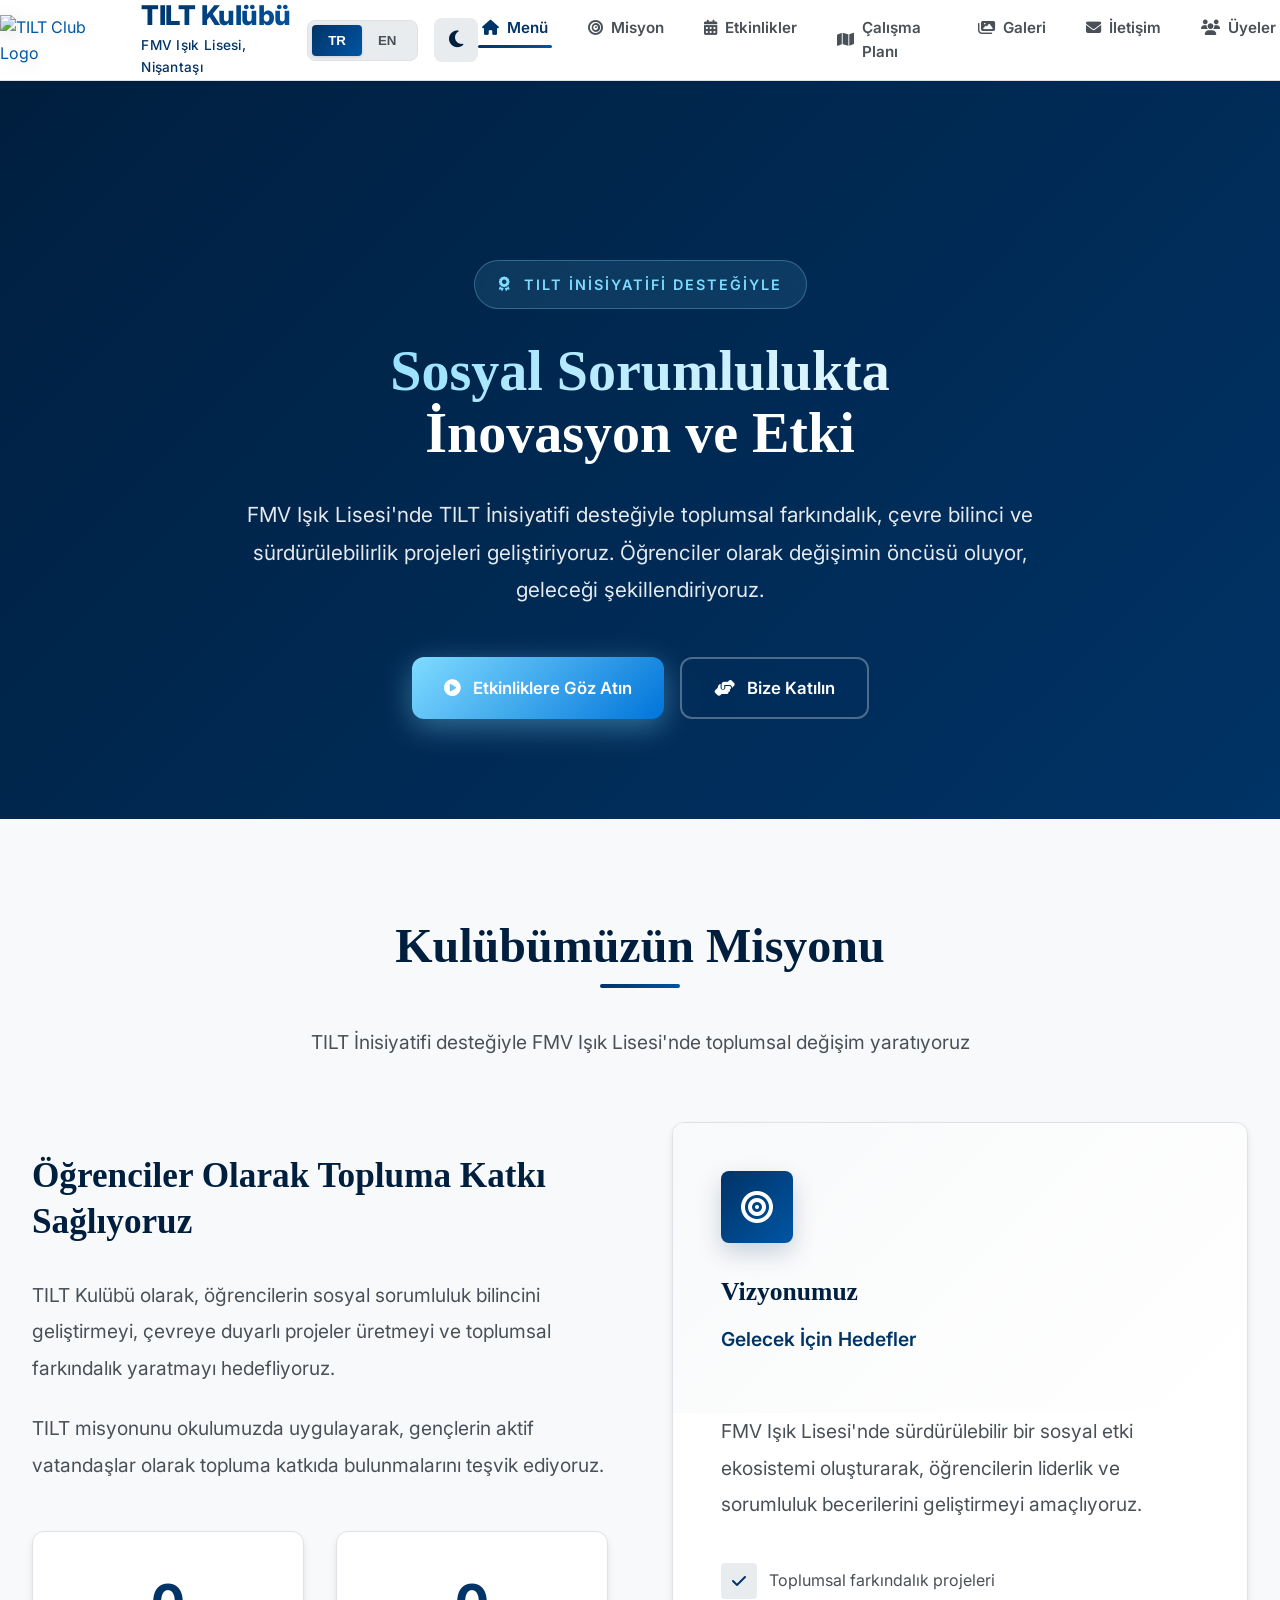
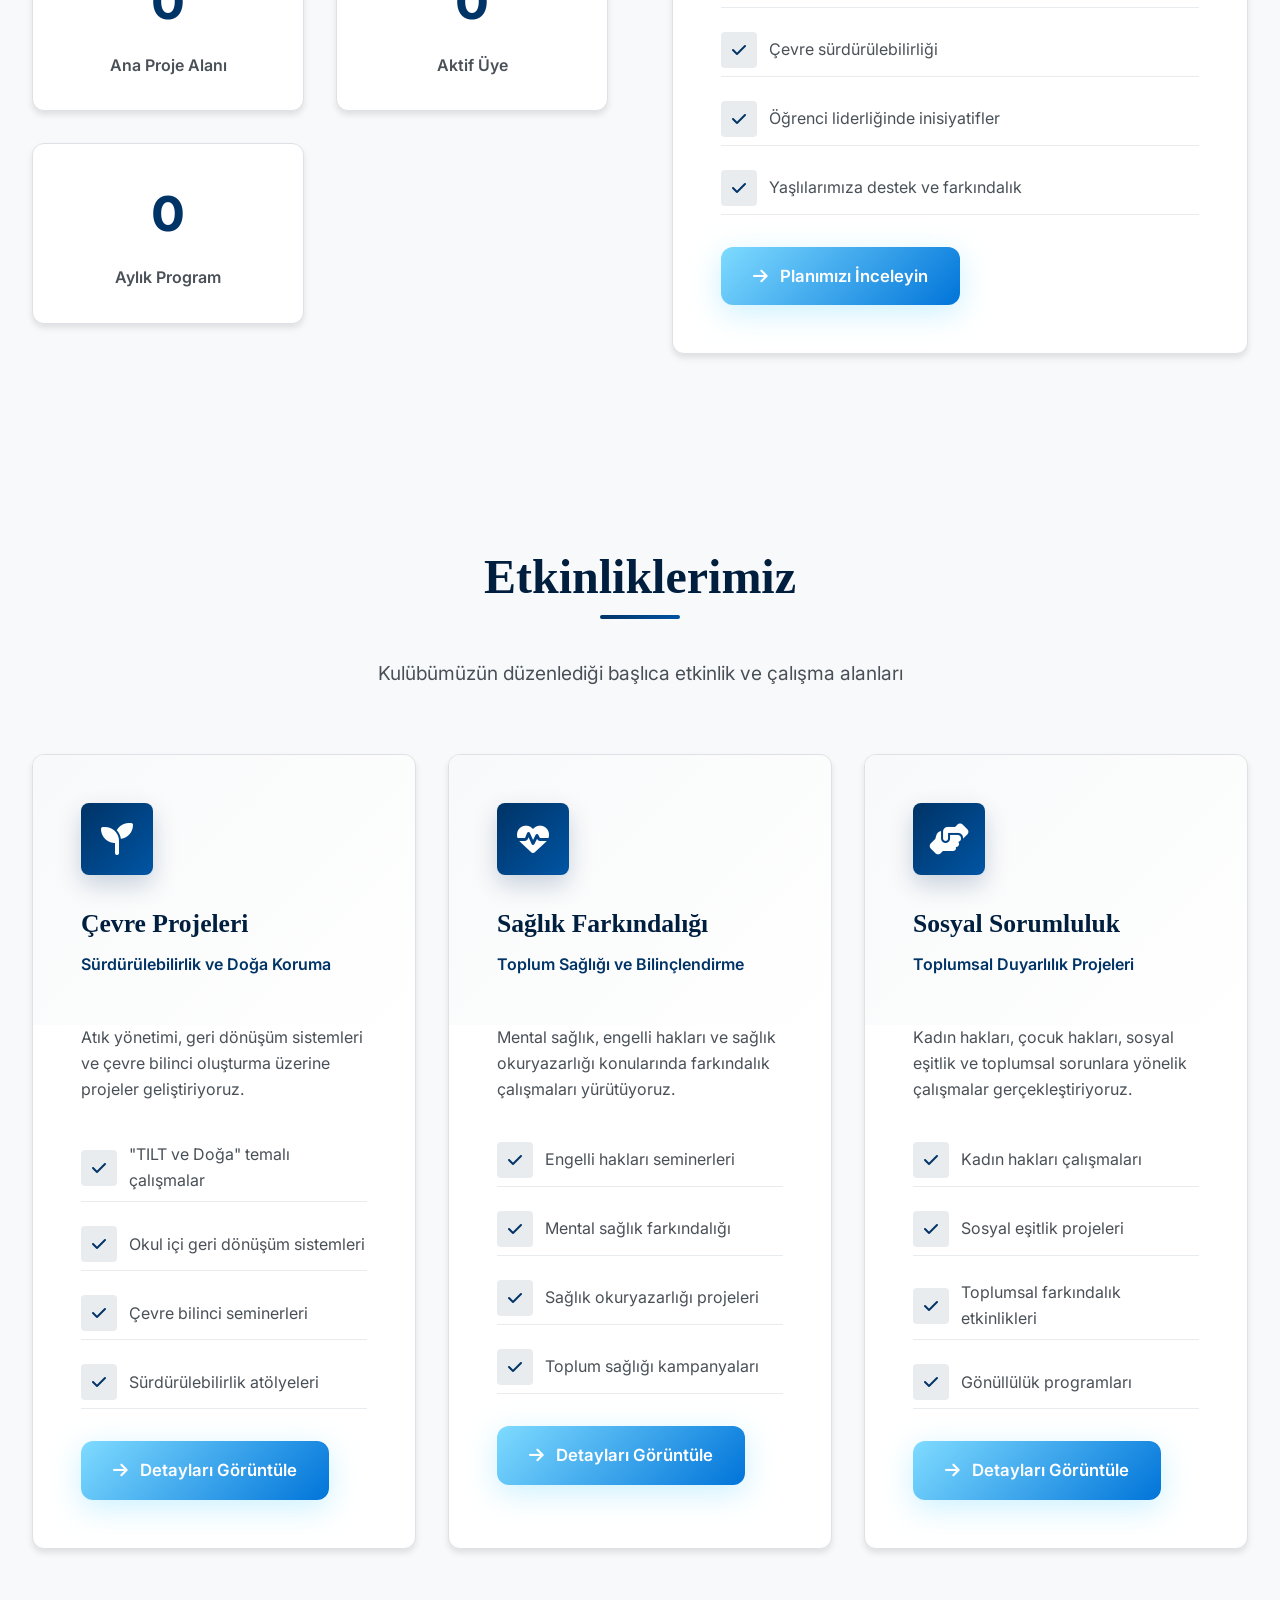
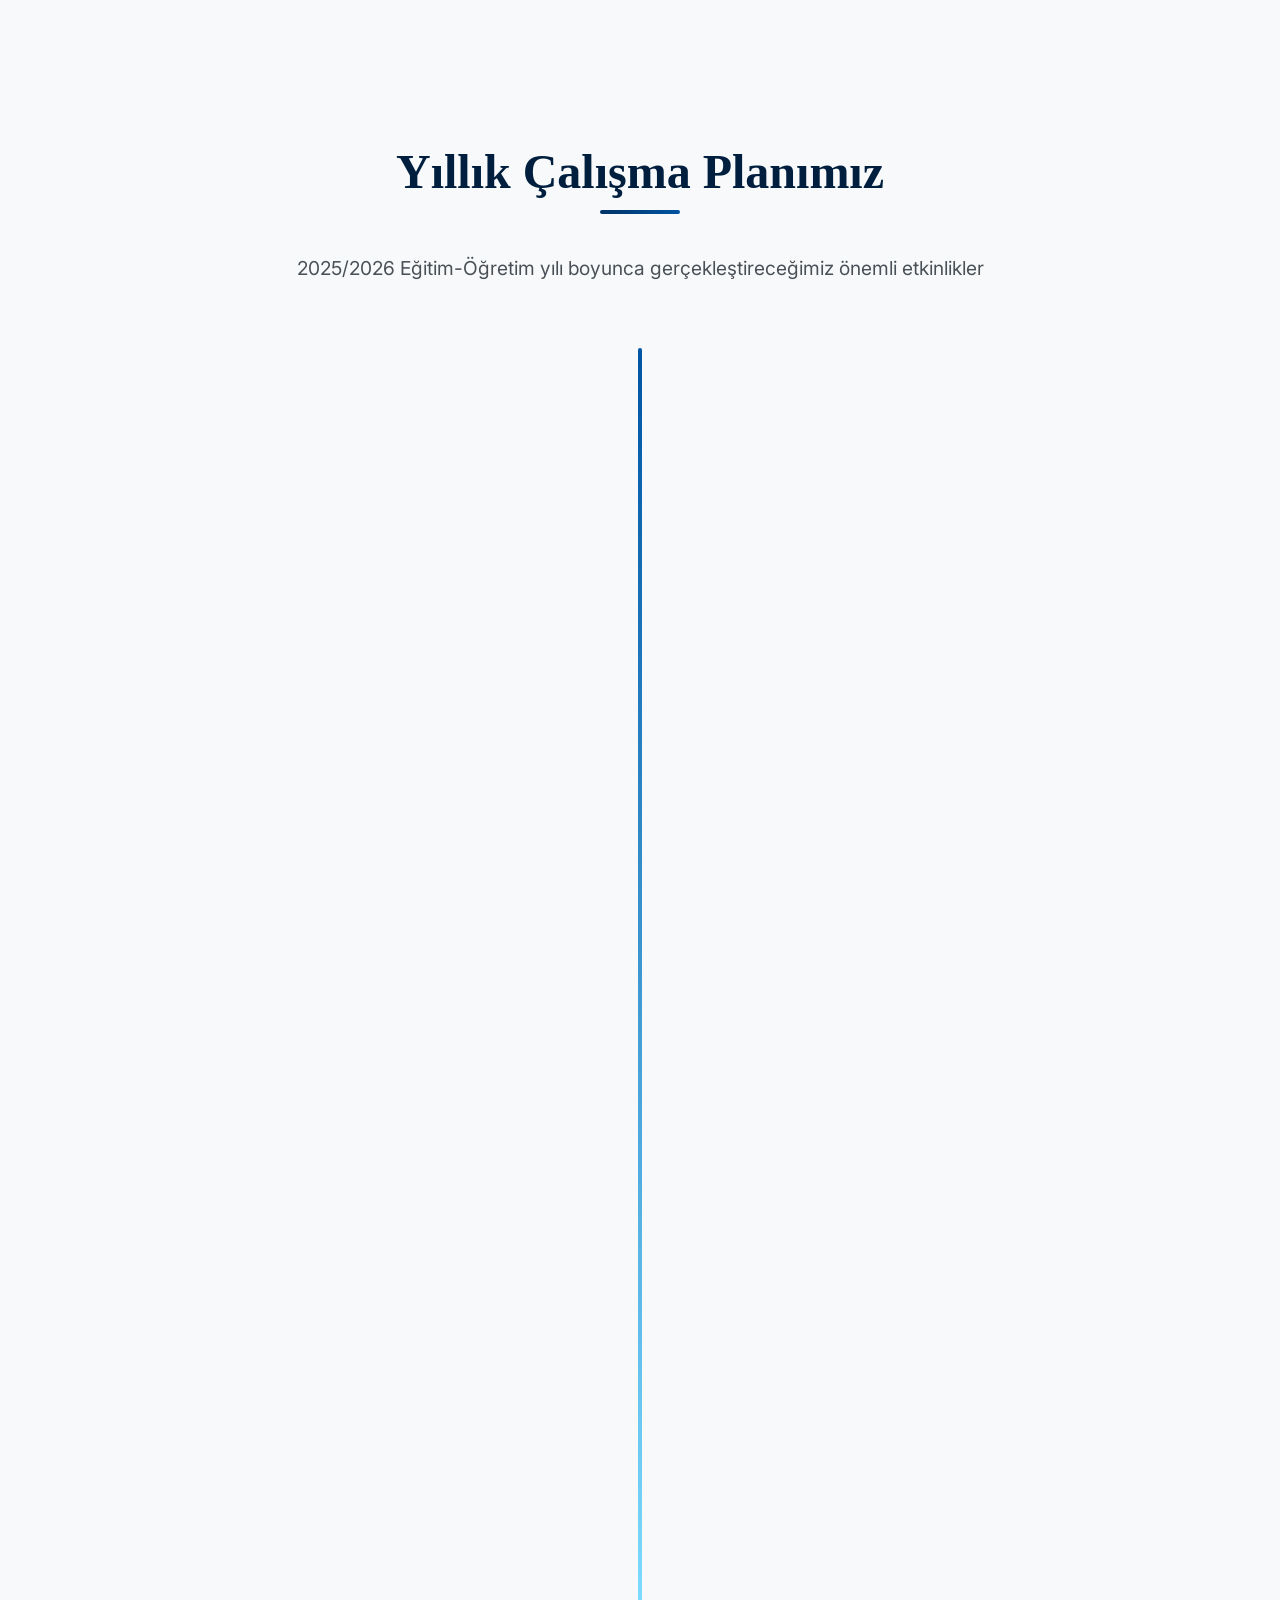
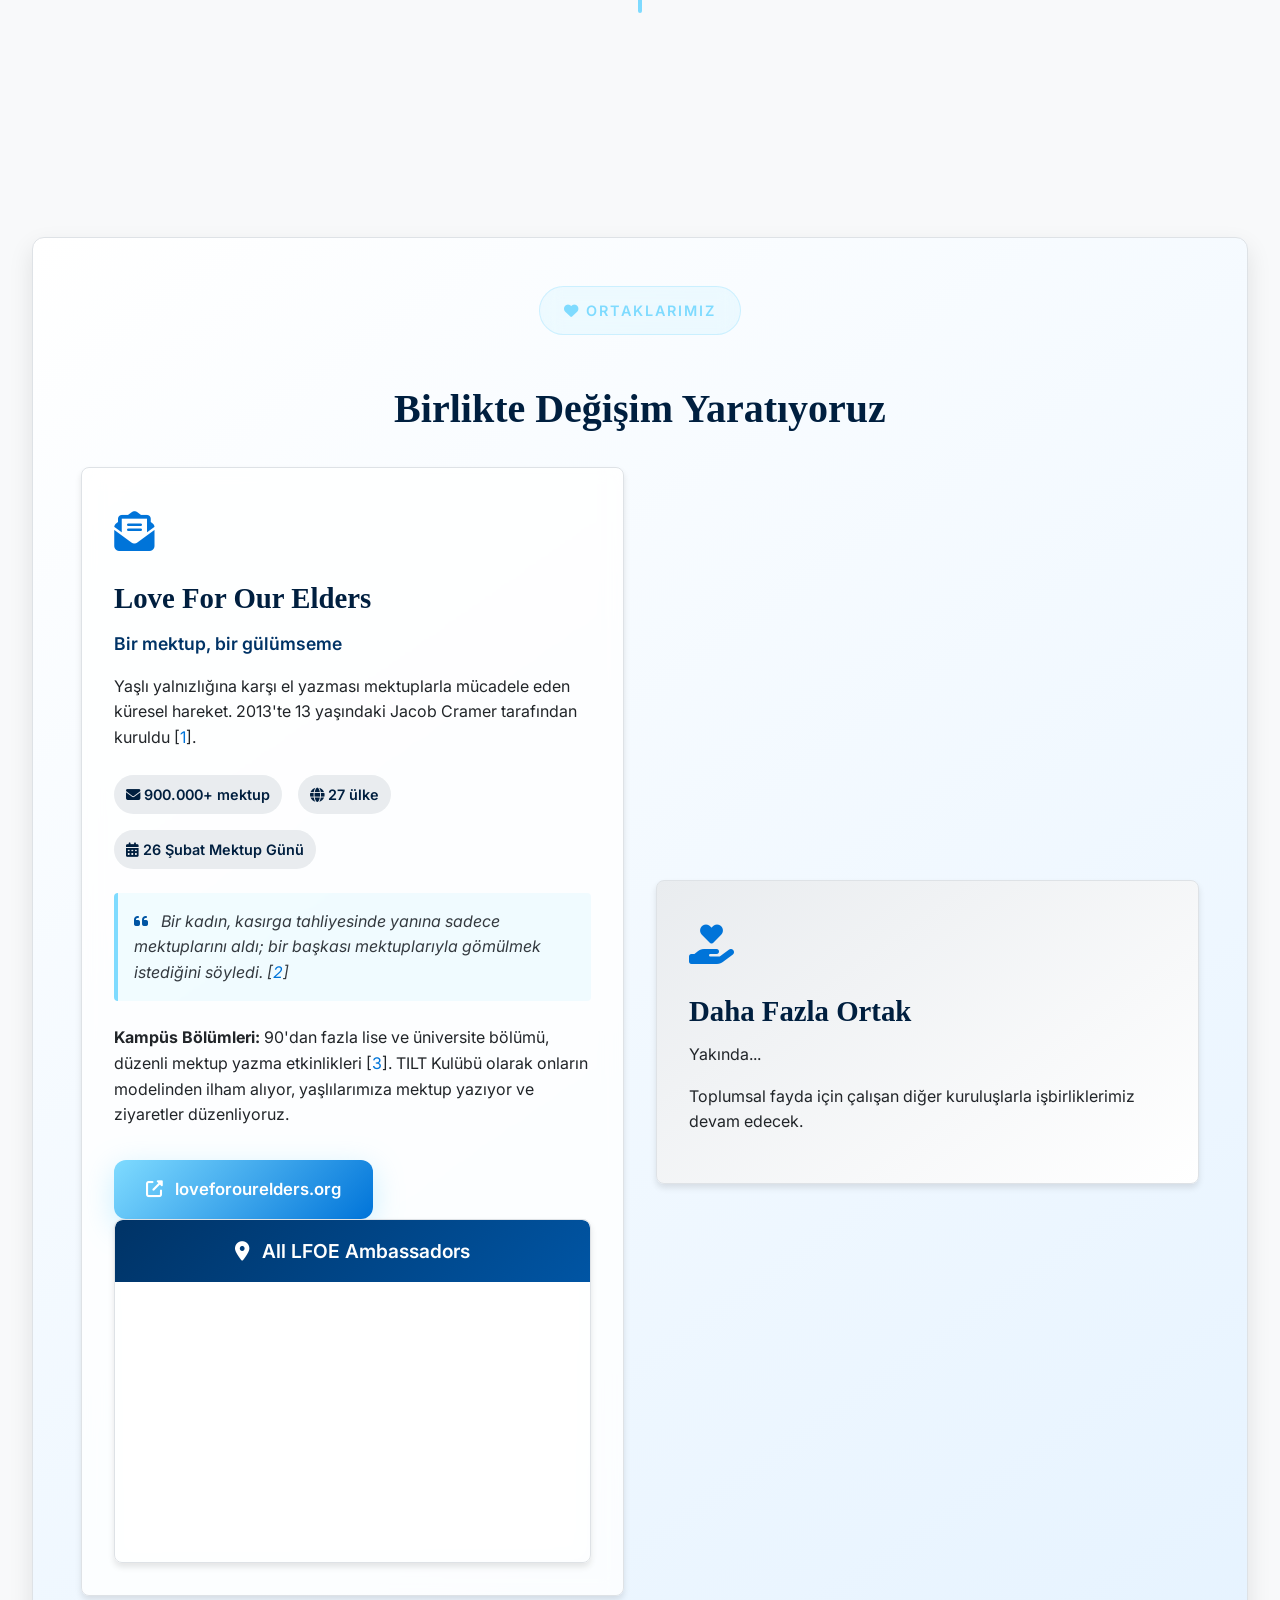
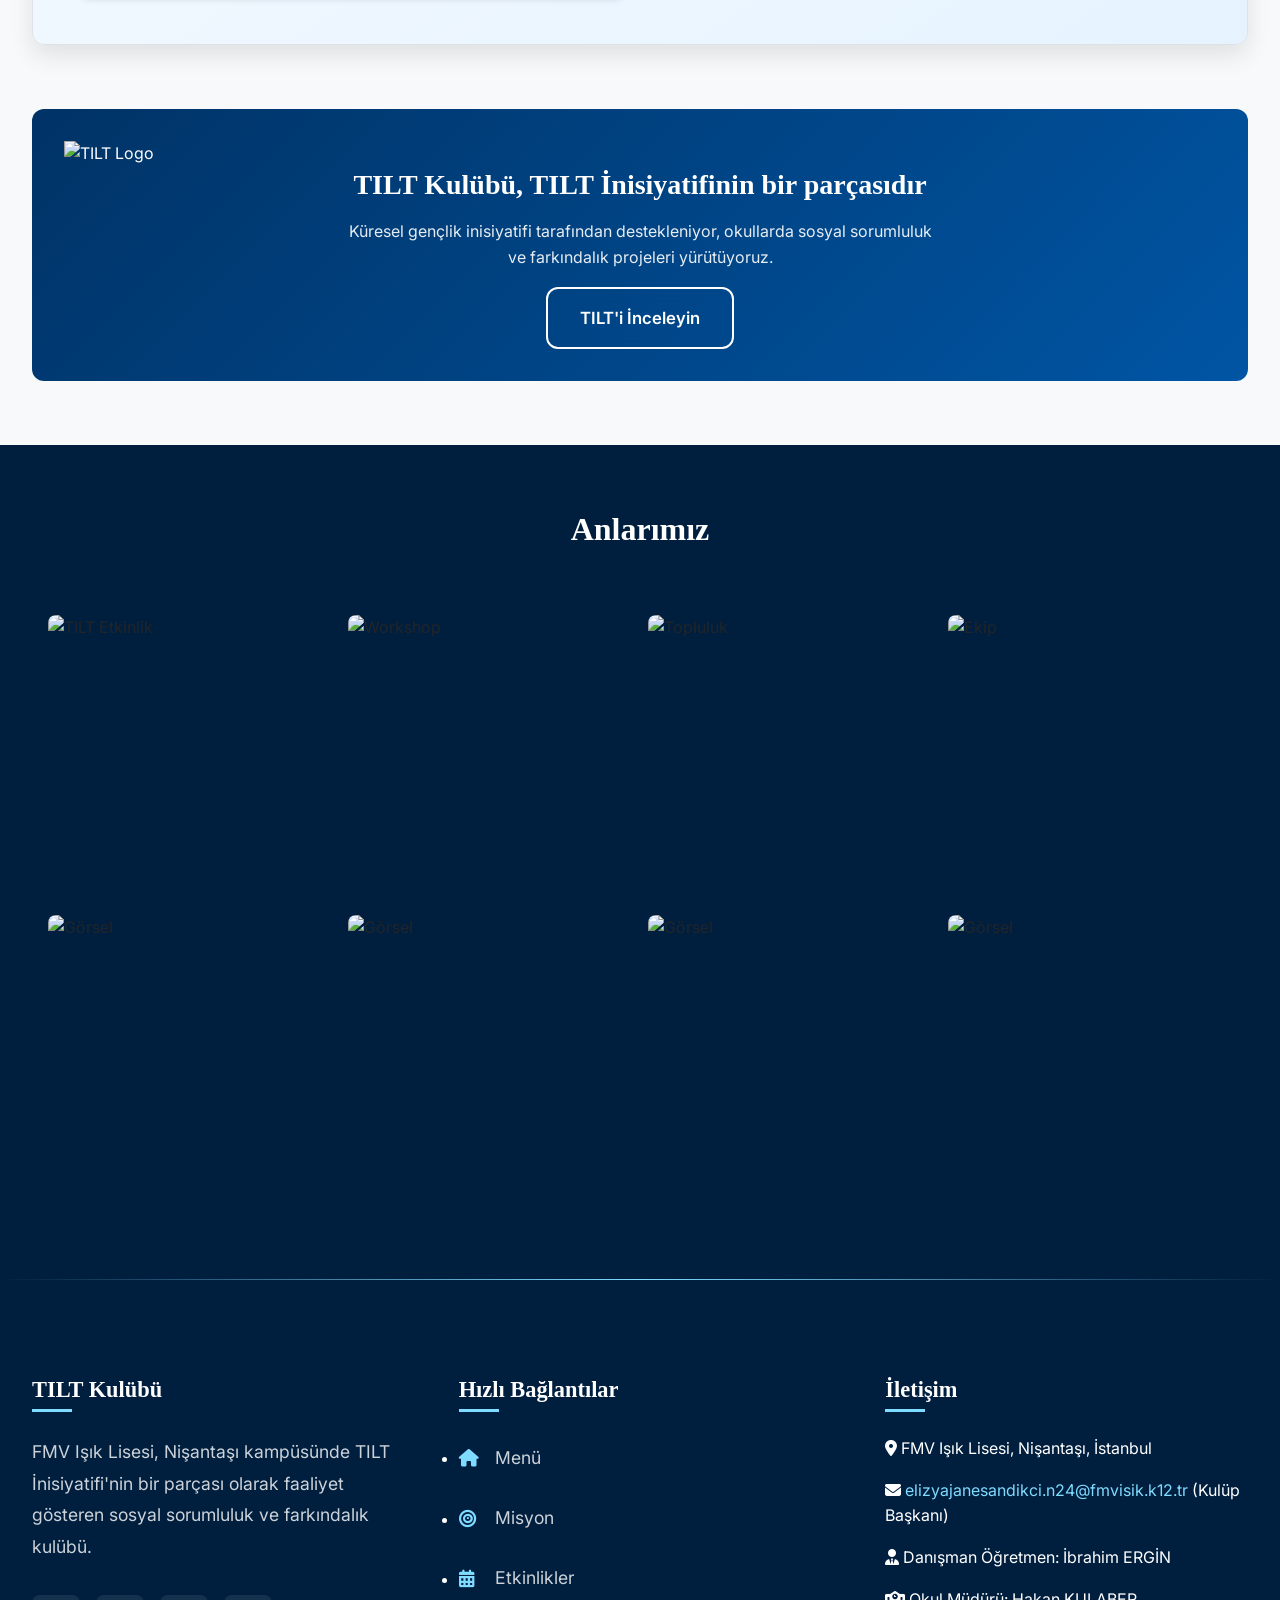
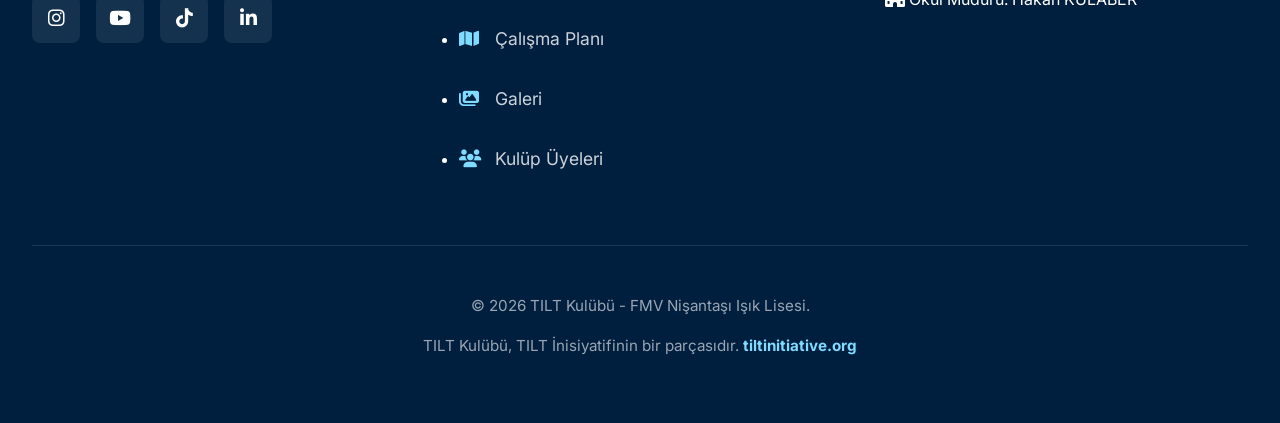
==== commit 453e2bed: "Update index.html" ====
--- a/index.html
+++ b/index.html
@@ -1078,6 +1078,19 @@
                     </div>
                     <p><strong>Kampüs Bölümleri:</strong> 90'dan fazla lise ve üniversite bölümü, düzenli mektup yazma etkinlikleri [<a href="https://loveforourelders.org/chapters" target="_blank" style="color:var(--primary-accent);">3</a>]. TILT Kulübü olarak onların modelinden ilham alıyor, yaşlılarımıza mektup yazıyor ve ziyaretler düzenliyoruz.</p>
                     <a href="https://loveforourelders.org" target="_blank" class="btn btn-primary" style="margin-top:var(--space-4);"><i class="fas fa-external-link-alt"></i> loveforourelders.org</a>
+<div class="partner-card" style="padding: 0; overflow: hidden; background: transparent; display: flex; flex-direction: column; align-items: center; justify-content: center;">
+    <div style="width: 100%; padding: var(--space-4); background: linear-gradient(135deg, var(--primary-main), var(--primary-light)); color: white; text-align: center; font-weight: 600; font-size: 1.2rem; border-radius: var(--radius-lg) var(--radius-lg) 0 0;">
+        <i class="fas fa-map-marker-alt" style="margin-right: var(--space-2);"></i> All LFOE Ambassadors
+    </div>
+    <iframe src="https://www.google.com/maps/d/embed?mid=1tjRmYL1_m5WECCe_TJNbH8jXDdmbcvmy" 
+            width="100%" 
+            height="280" 
+            style="border:0; width: 100%; display: block;" 
+            allowfullscreen="" 
+            loading="lazy" 
+            referrerpolicy="no-referrer-when-downgrade">
+    </iframe>
+</div>
                 </div>
                 <!-- Placeholder for future partners -->
                 <div class="partner-card" style="background: linear-gradient(145deg, var(--neutral-100), var(--neutral-0));">
@@ -1128,7 +1141,6 @@
                 <div class="gallery-item"><img src="https://raw.githubusercontent.com/elizyasandikcii/TILT_Club/refs/heads/main/PHOTO-2026-01-10-12-05-48.jpg" alt="Ekip"><div class="gallery-overlay"><p>Sokak Hayvanları Besleme Günü</p></div></div>
                 <div class="gallery-item"><img src="https://raw.githubusercontent.com/elizyasandikcii/TILT_Club/refs/heads/main/33a30264-aca9-4e34-97c9-b878b25d3252.JPG" alt="Görsel"><div class="gallery-overlay"><p>LFOE Mektup Yazımı- Şubat</p></div></div>
             <div class="gallery-item"><img src="https://raw.githubusercontent.com/elizyasandikcii/TILT_Club/refs/heads/main/6a326c33-d10b-4ead-83a2-75674474165c.JPG" alt="Görsel"><div class="gallery-overlay"><p>LFOE Mektup Yazımı- Şubat</p></div></div>
-            <div class="gallery-item"><img src="https://raw.githubusercontent.com/elizyasandikcii/TILT_Club/refs/heads/main/d4e37850-4cf6-43b9-b8ad-0b574a9e849e.JPG" alt="Görsel"><div class="gallery-overlay"><p>LFOE Mektup Yazımı- Şubat</p></div></div>
             <div class="gallery-item"><img src="https://raw.githubusercontent.com/elizyasandikcii/TILT_Club/refs/heads/main/d4e37850-4cf6-43b9-b8ad-0b574a9e849e.JPG" alt="Görsel"><div class="gallery-overlay"><p>LFOE Mektup Yazımı- Şubat</p></div></div>
             <div class="gallery-item"><img src="https://raw.githubusercontent.com/elizyasandikcii/TILT_Club/refs/heads/main/e92d3547-dba4-4dac-8f93-534ab0f21104.JPG" alt="Görsel"><div class="gallery-overlay"><p>LFOE Mektup Yazımı- Şubat</p></div></div>
             </div>
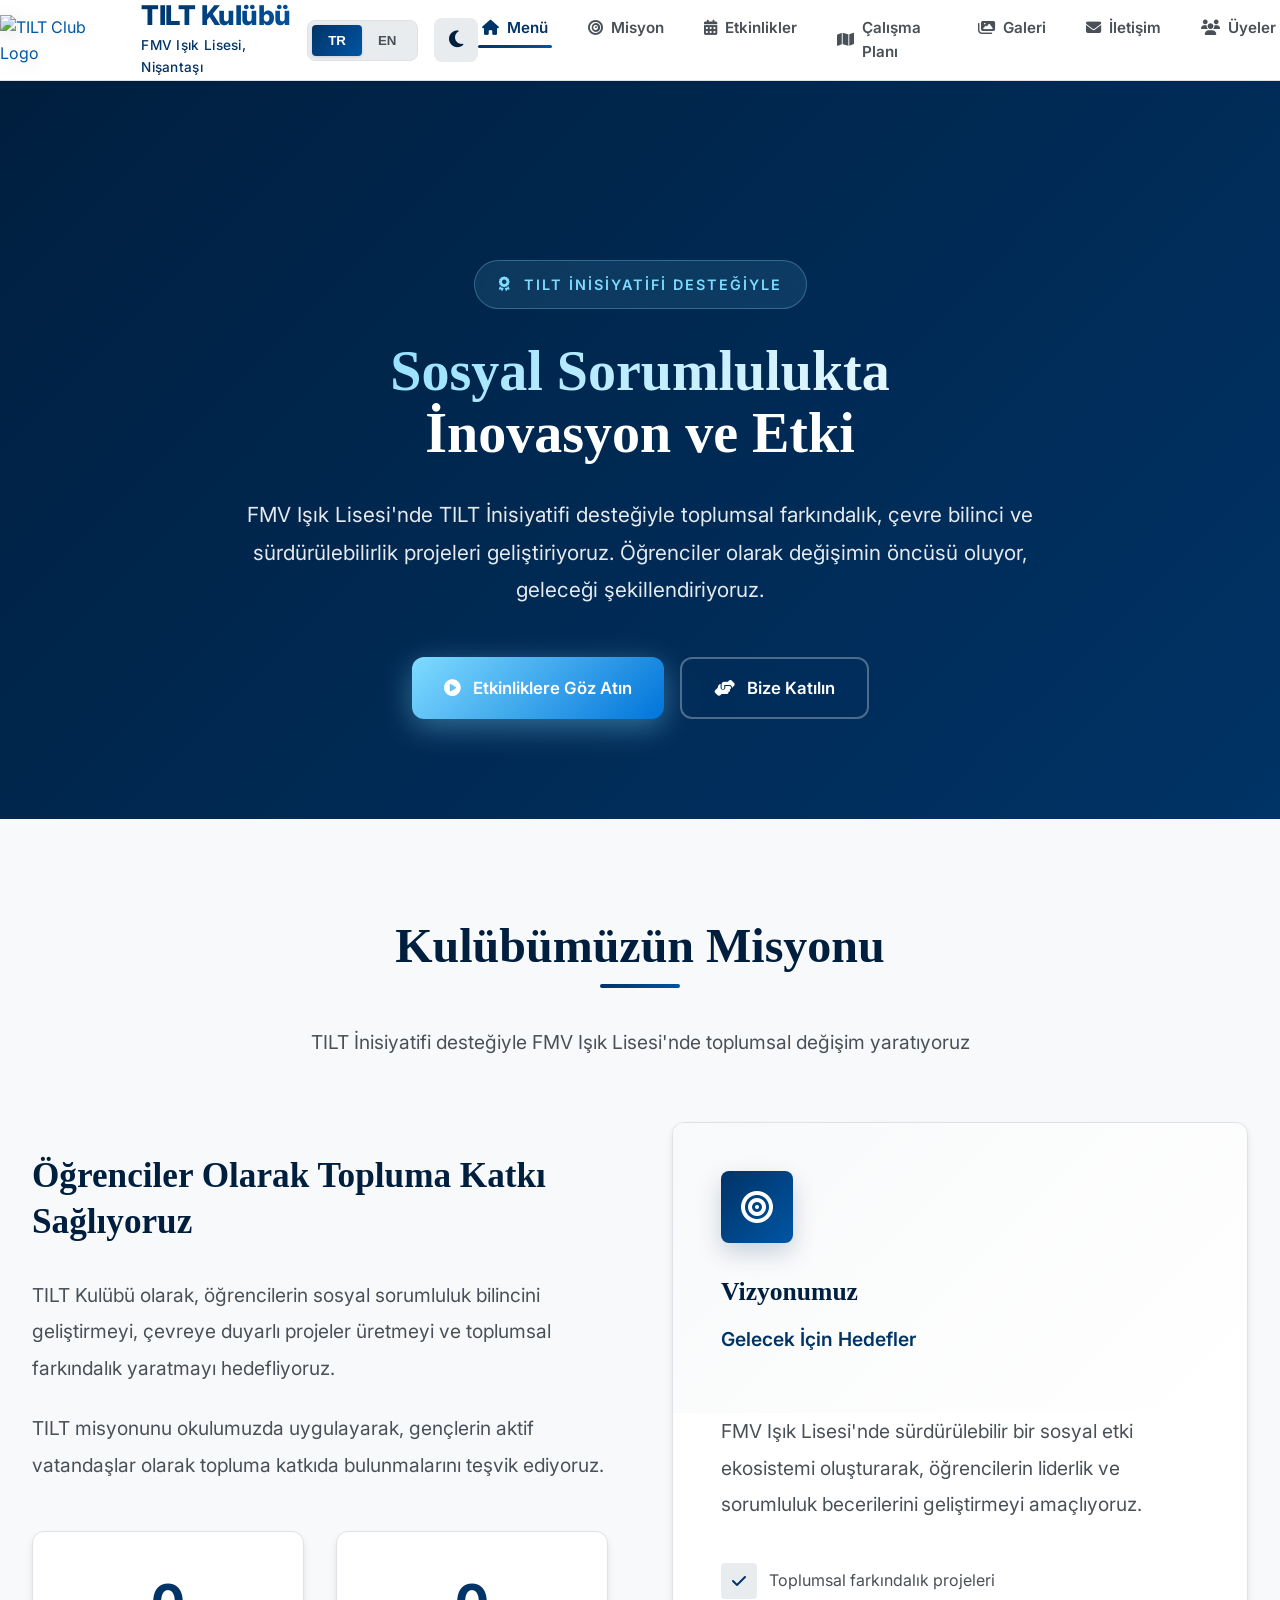
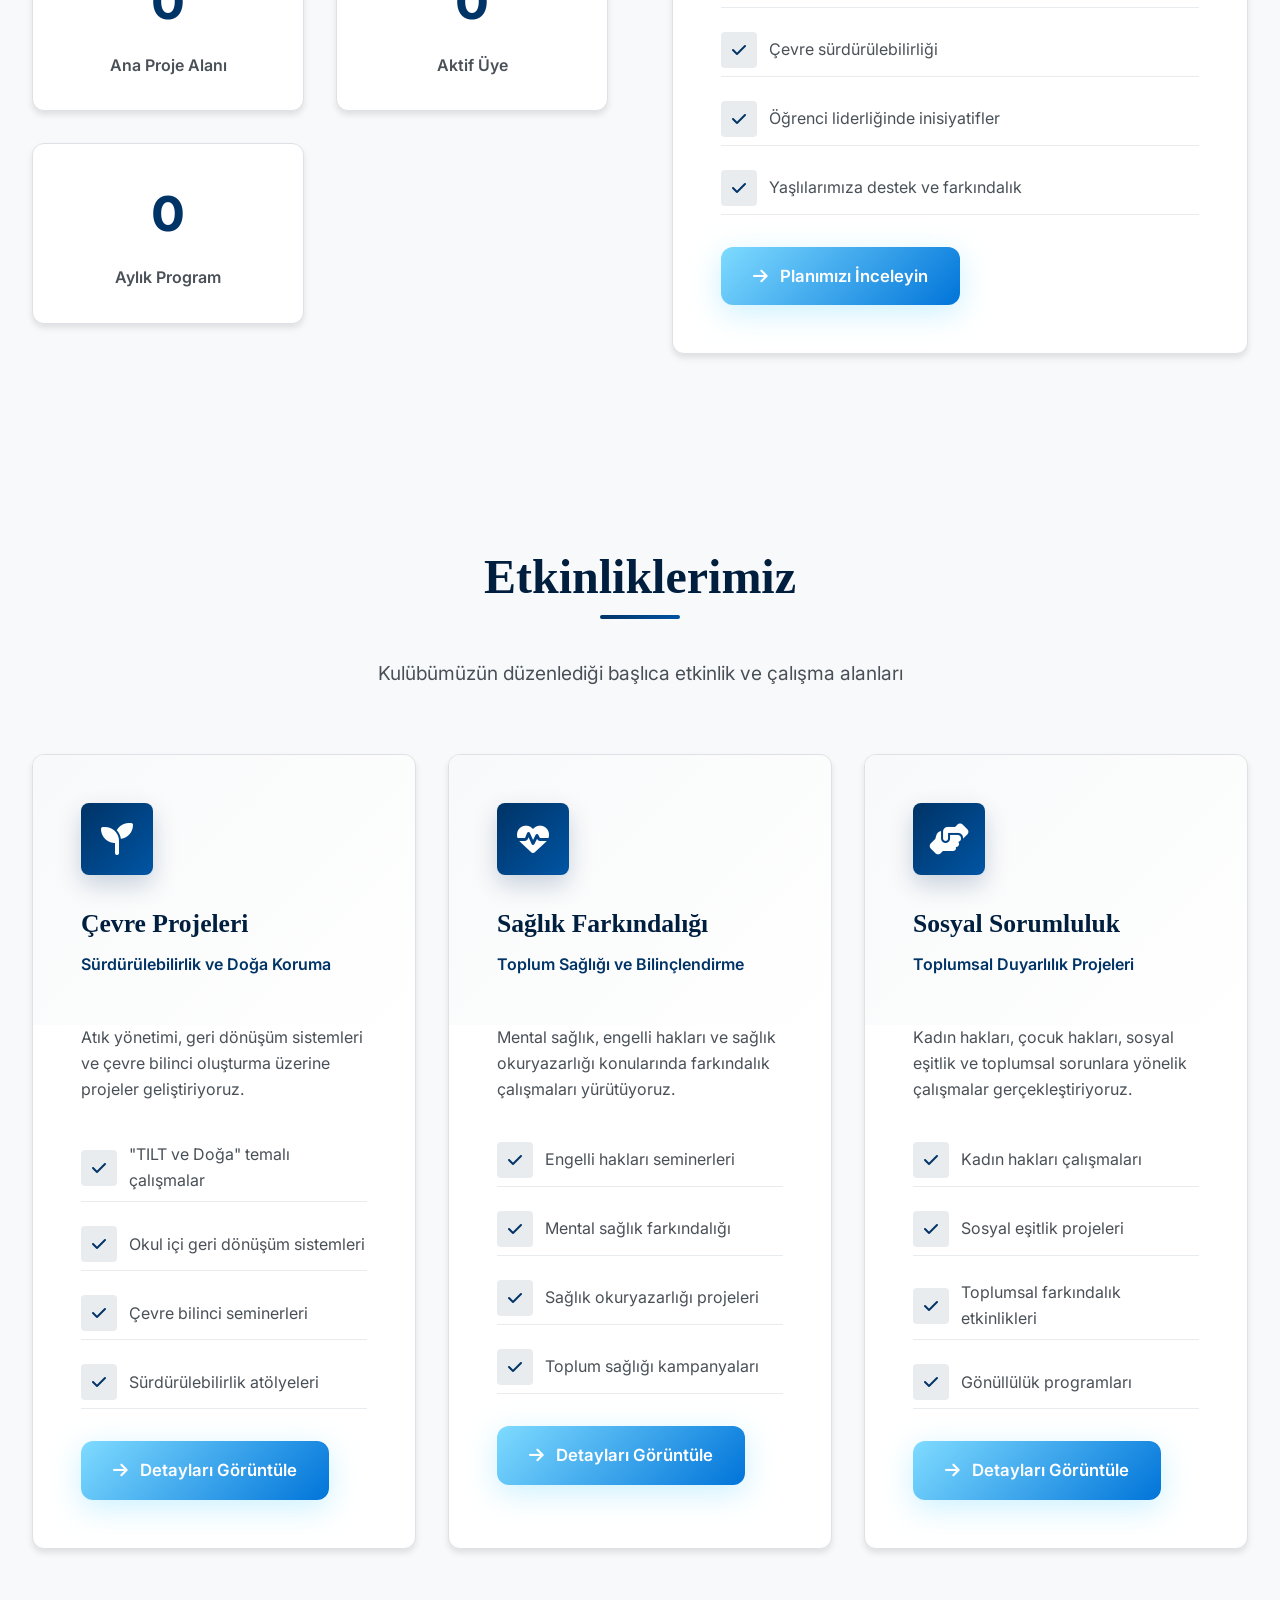
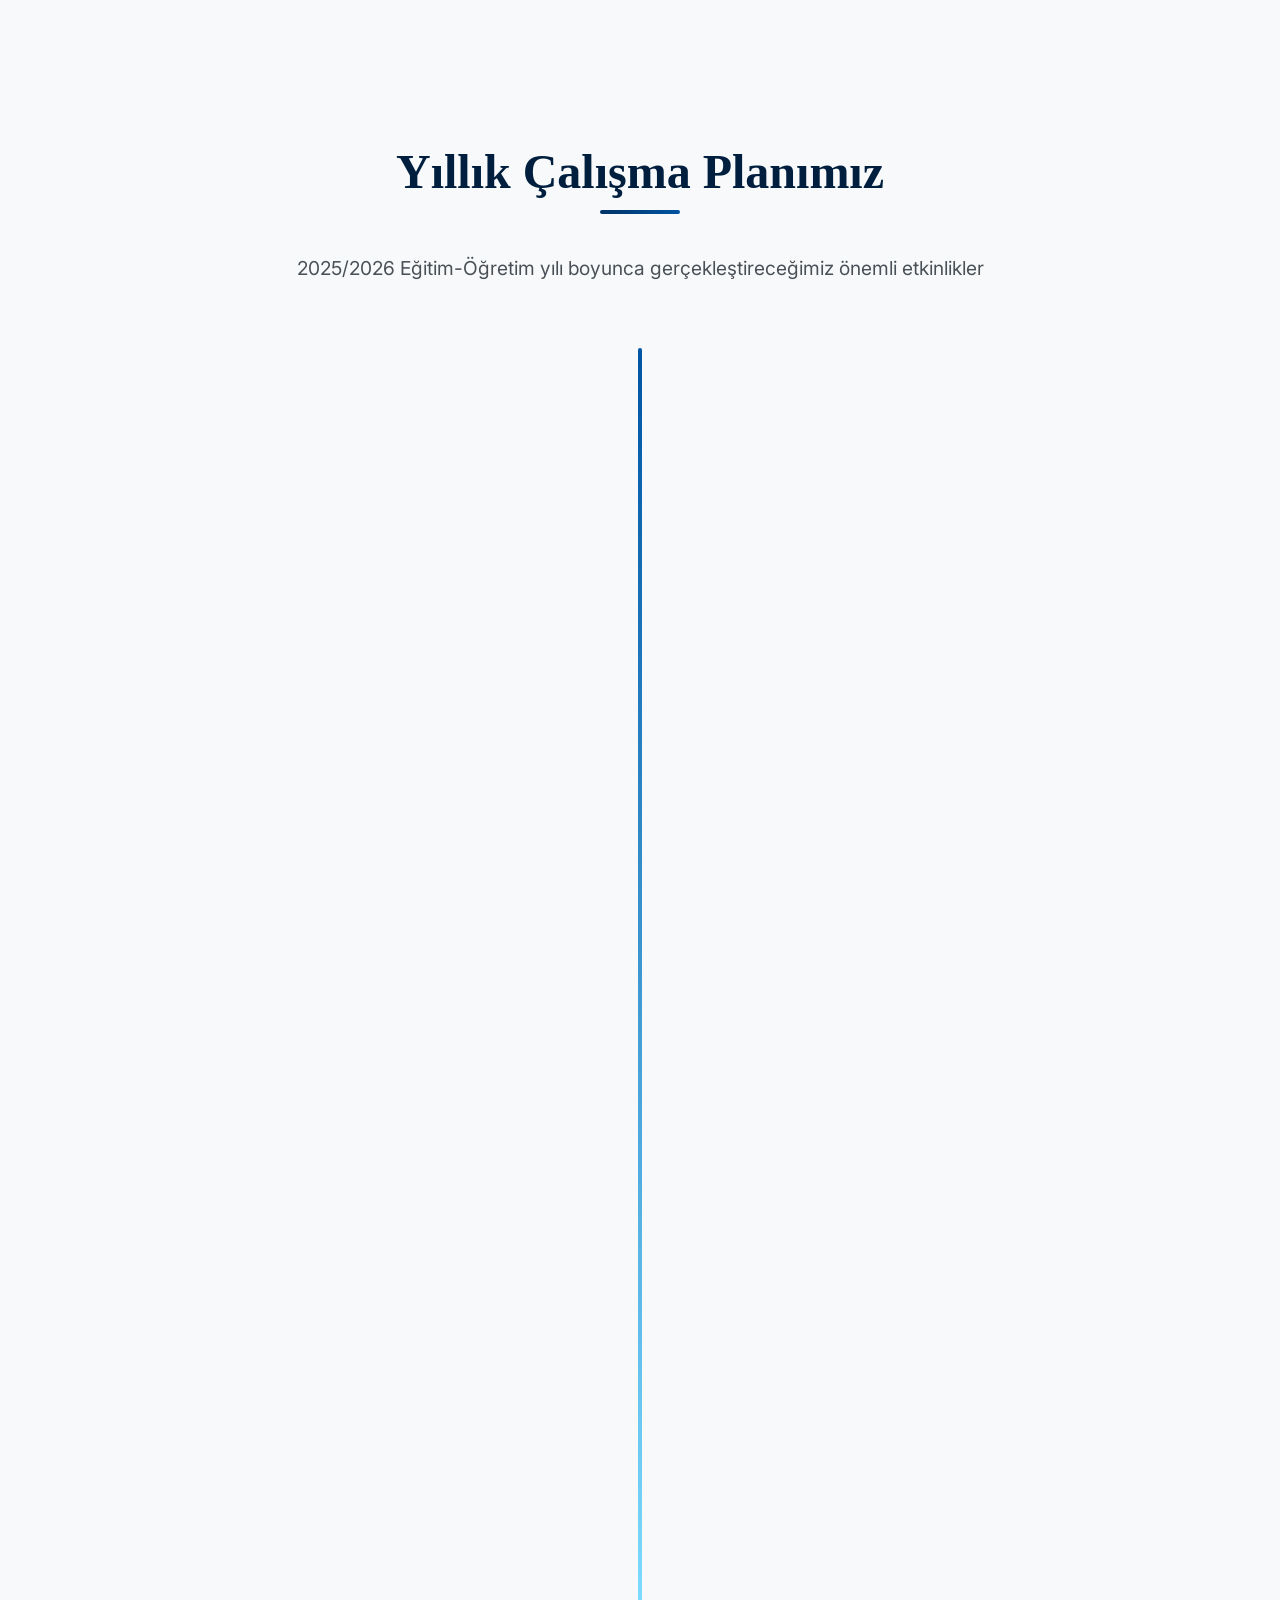
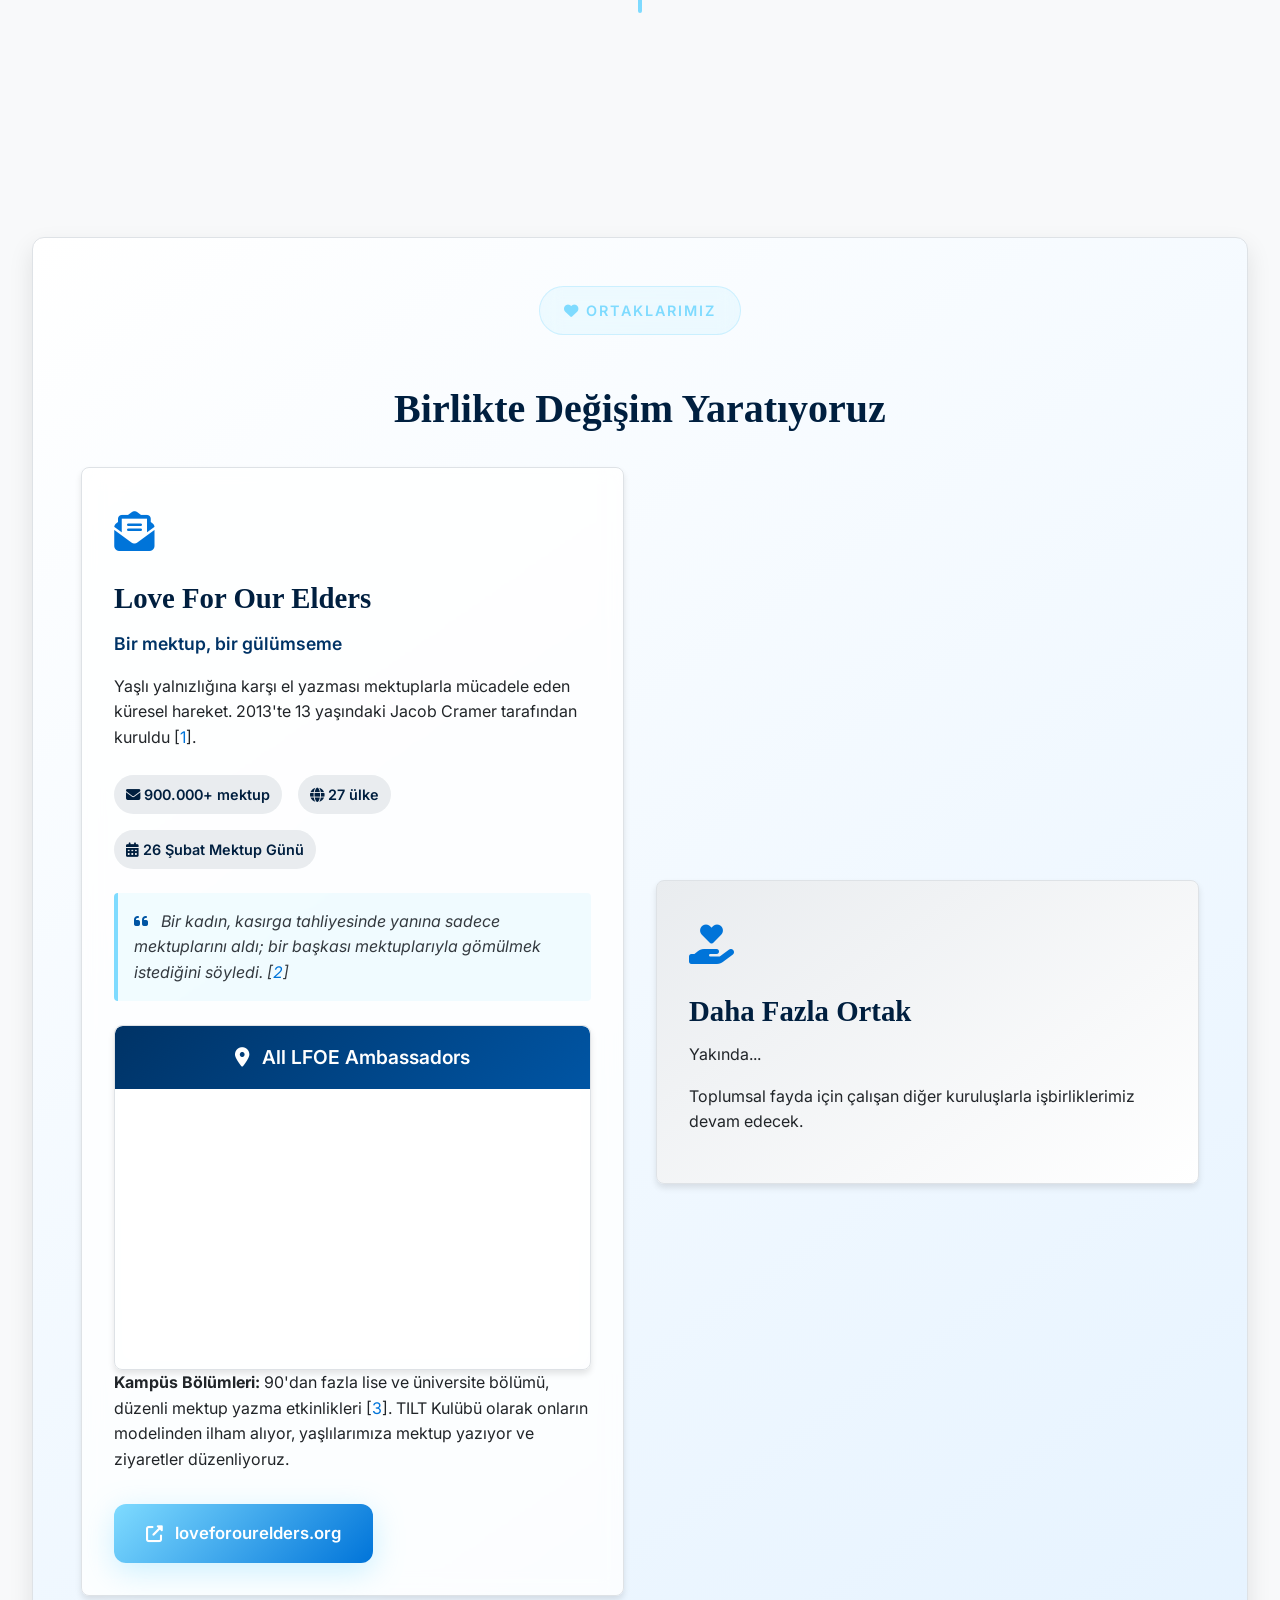
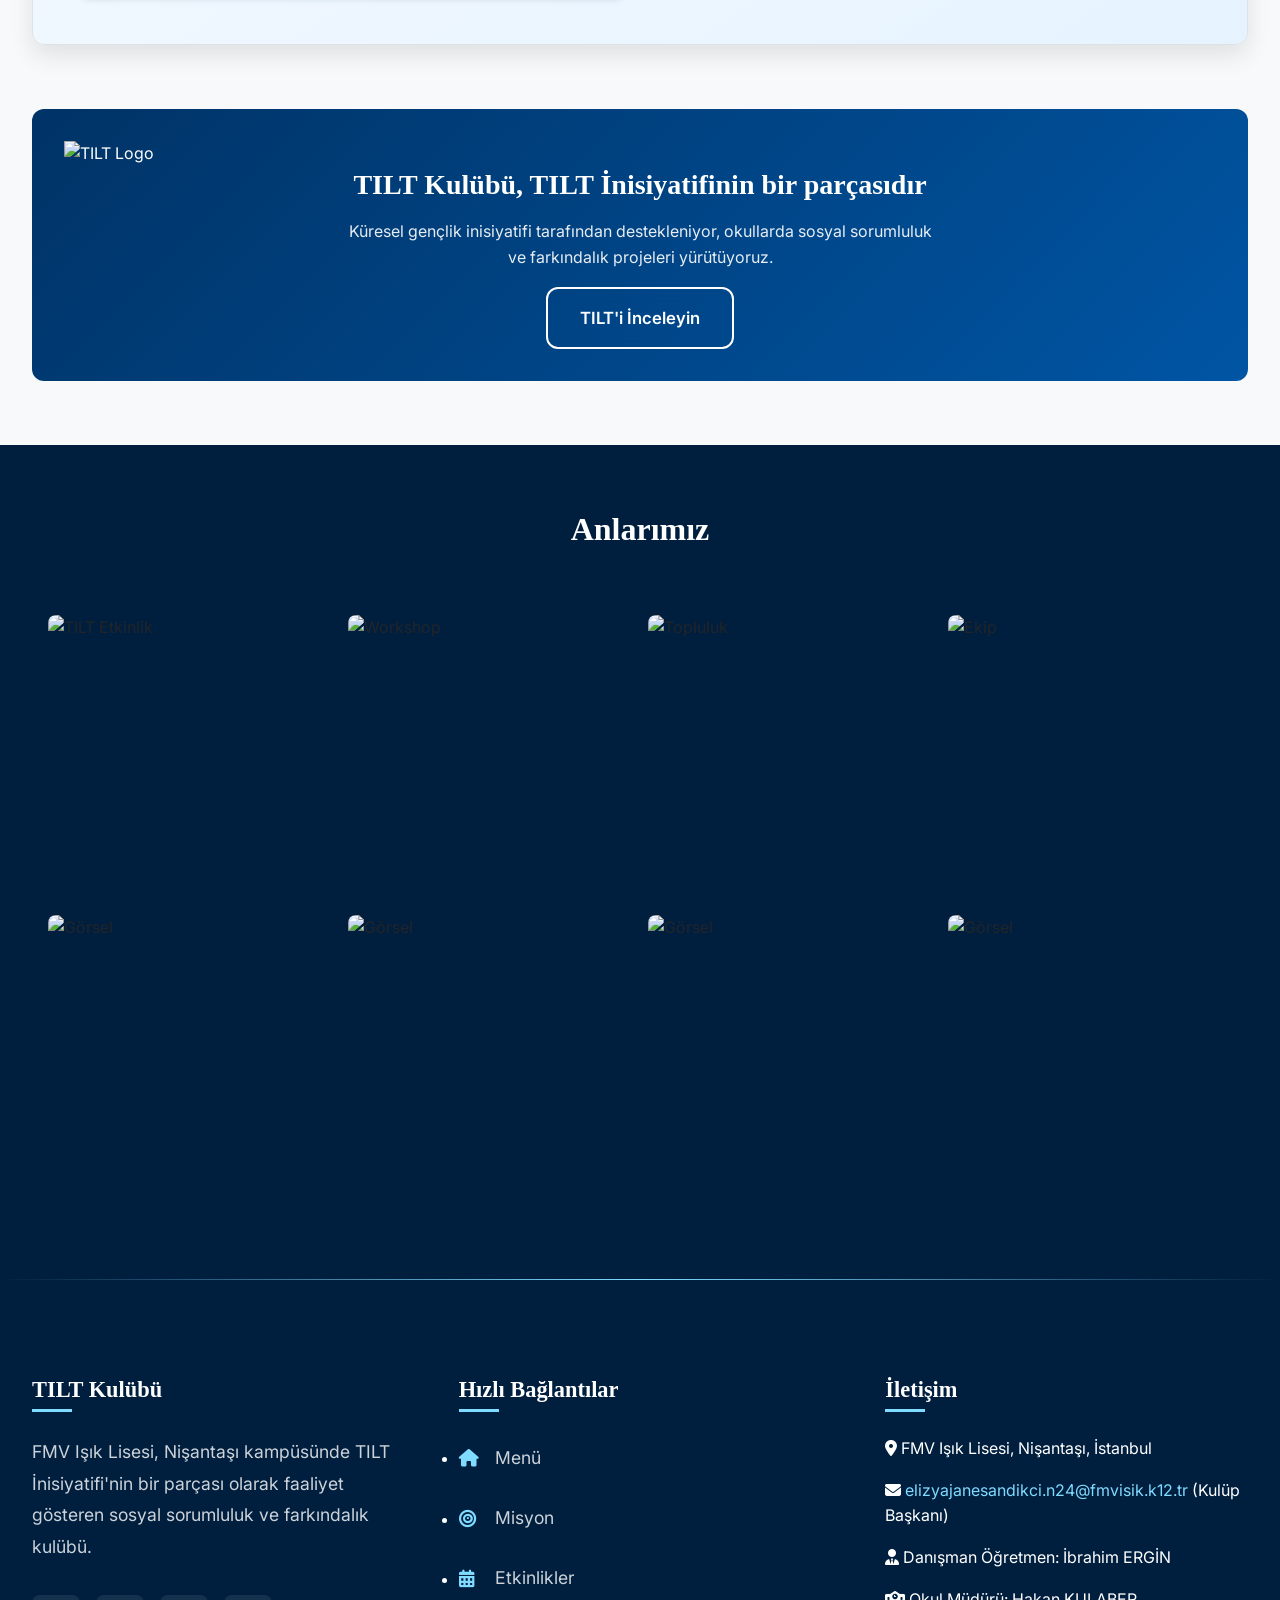
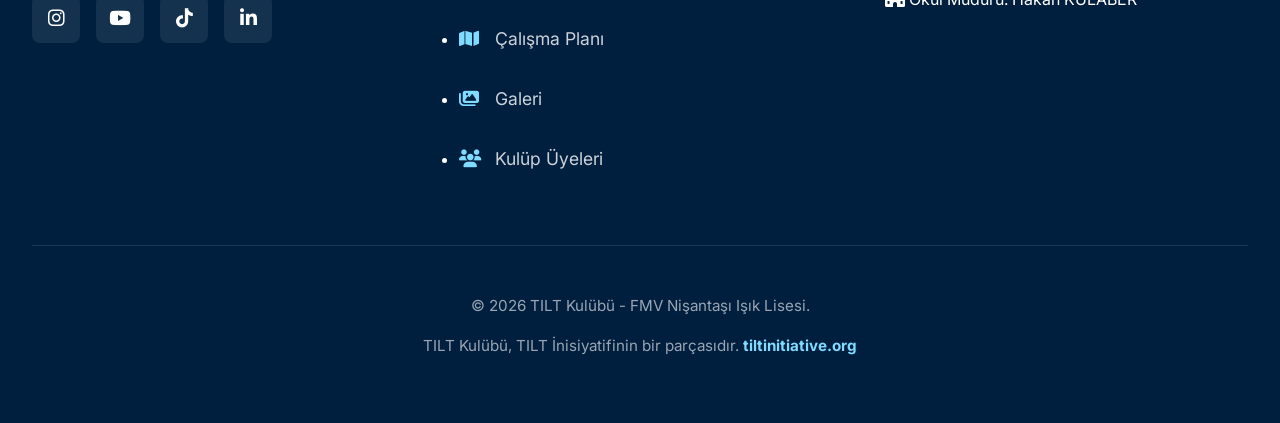
==== commit 2e3f05b6: "Update index.html" ====
--- a/index.html
+++ b/index.html
@@ -1076,13 +1076,11 @@
                     <div class="quote-mini">
                         <i class="fas fa-quote-left"></i> Bir kadın, kasırga tahliyesinde yanına sadece mektuplarını aldı; bir başkası mektuplarıyla gömülmek istediğini söyledi. [<a href="https://loveforourelders.org/about" target="_blank" style="color:var(--primary-accent);">2</a>]
                     </div>
-                    <p><strong>Kampüs Bölümleri:</strong> 90'dan fazla lise ve üniversite bölümü, düzenli mektup yazma etkinlikleri [<a href="https://loveforourelders.org/chapters" target="_blank" style="color:var(--primary-accent);">3</a>]. TILT Kulübü olarak onların modelinden ilham alıyor, yaşlılarımıza mektup yazıyor ve ziyaretler düzenliyoruz.</p>
-                    <a href="https://loveforourelders.org" target="_blank" class="btn btn-primary" style="margin-top:var(--space-4);"><i class="fas fa-external-link-alt"></i> loveforourelders.org</a>
 <div class="partner-card" style="padding: 0; overflow: hidden; background: transparent; display: flex; flex-direction: column; align-items: center; justify-content: center;">
     <div style="width: 100%; padding: var(--space-4); background: linear-gradient(135deg, var(--primary-main), var(--primary-light)); color: white; text-align: center; font-weight: 600; font-size: 1.2rem; border-radius: var(--radius-lg) var(--radius-lg) 0 0;">
         <i class="fas fa-map-marker-alt" style="margin-right: var(--space-2);"></i> All LFOE Ambassadors
     </div>
-    <iframe src="https://www.google.com/maps/d/embed?mid=1tjRmYL1_m5WECCe_TJNbH8jXDdmbcvmy" 
+    <iframe src="https://www.google.com/maps/d/embed?mid=1tjRmYL1_m5WECCe_TJNbH8jXDdmbcvmy&ll=39.5,34.5&z=6" 
             width="100%" 
             height="280" 
             style="border:0; width: 100%; display: block;" 
@@ -1091,6 +1089,8 @@
             referrerpolicy="no-referrer-when-downgrade">
     </iframe>
 </div>
+                    <p><strong>Kampüs Bölümleri:</strong> 90'dan fazla lise ve üniversite bölümü, düzenli mektup yazma etkinlikleri [<a href="https://loveforourelders.org/chapters" target="_blank" style="color:var(--primary-accent);">3</a>]. TILT Kulübü olarak onların modelinden ilham alıyor, yaşlılarımıza mektup yazıyor ve ziyaretler düzenliyoruz.</p>
+                    <a href="https://loveforourelders.org" target="_blank" class="btn btn-primary" style="margin-top:var(--space-4);"><i class="fas fa-external-link-alt"></i> loveforourelders.org</a>
                 </div>
                 <!-- Placeholder for future partners -->
                 <div class="partner-card" style="background: linear-gradient(145deg, var(--neutral-100), var(--neutral-0));">
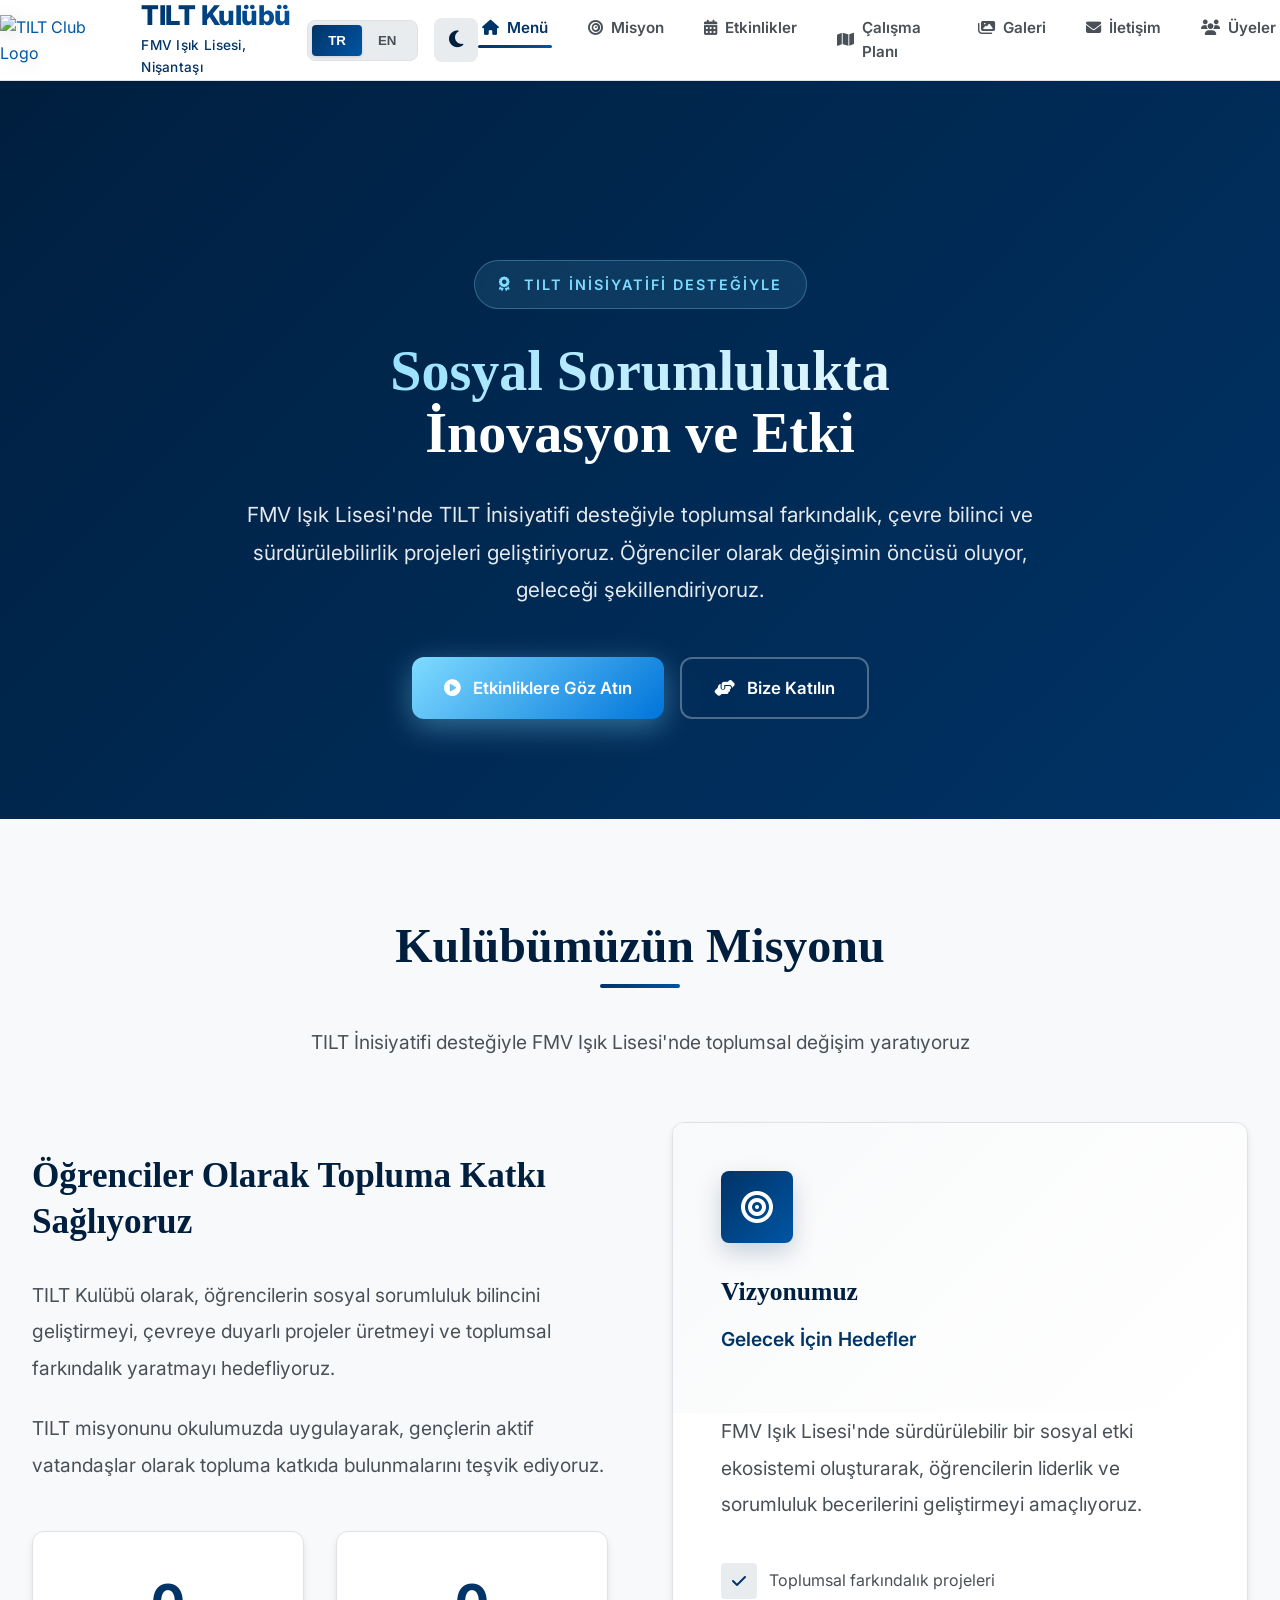
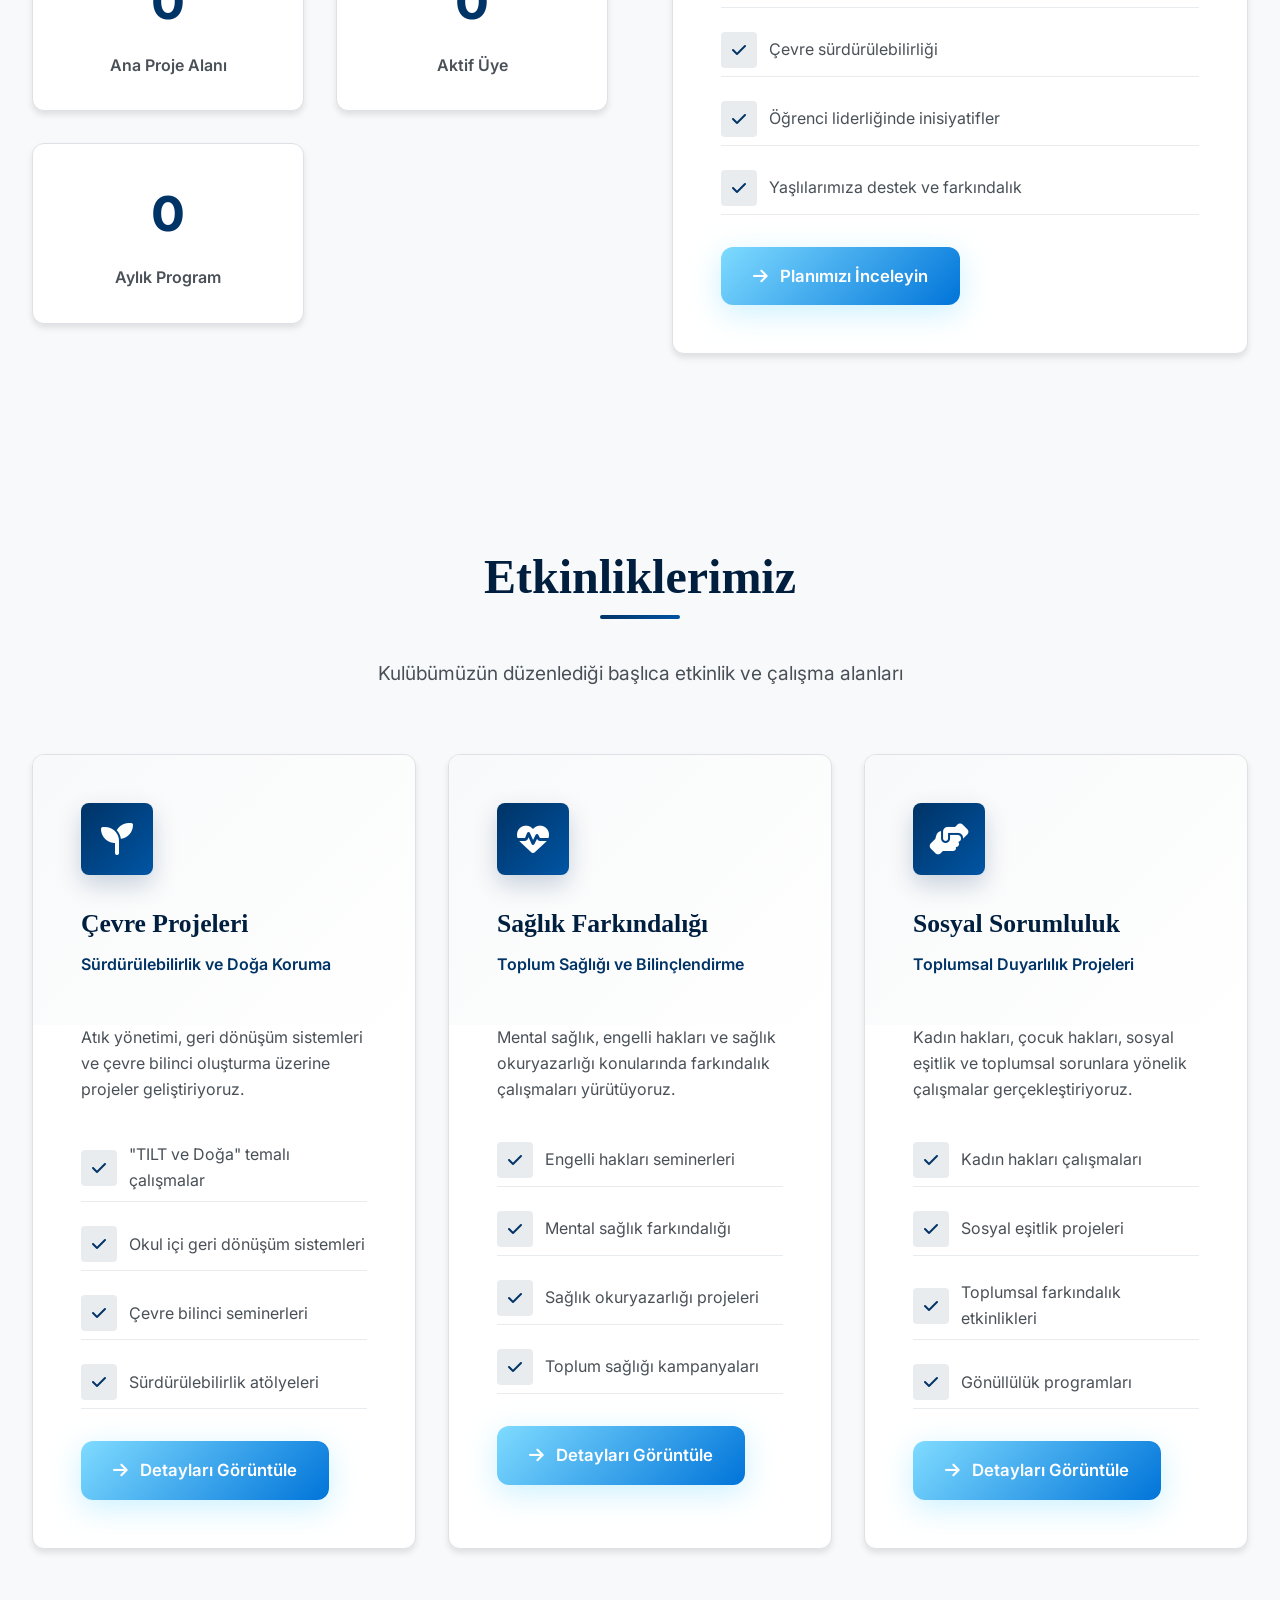
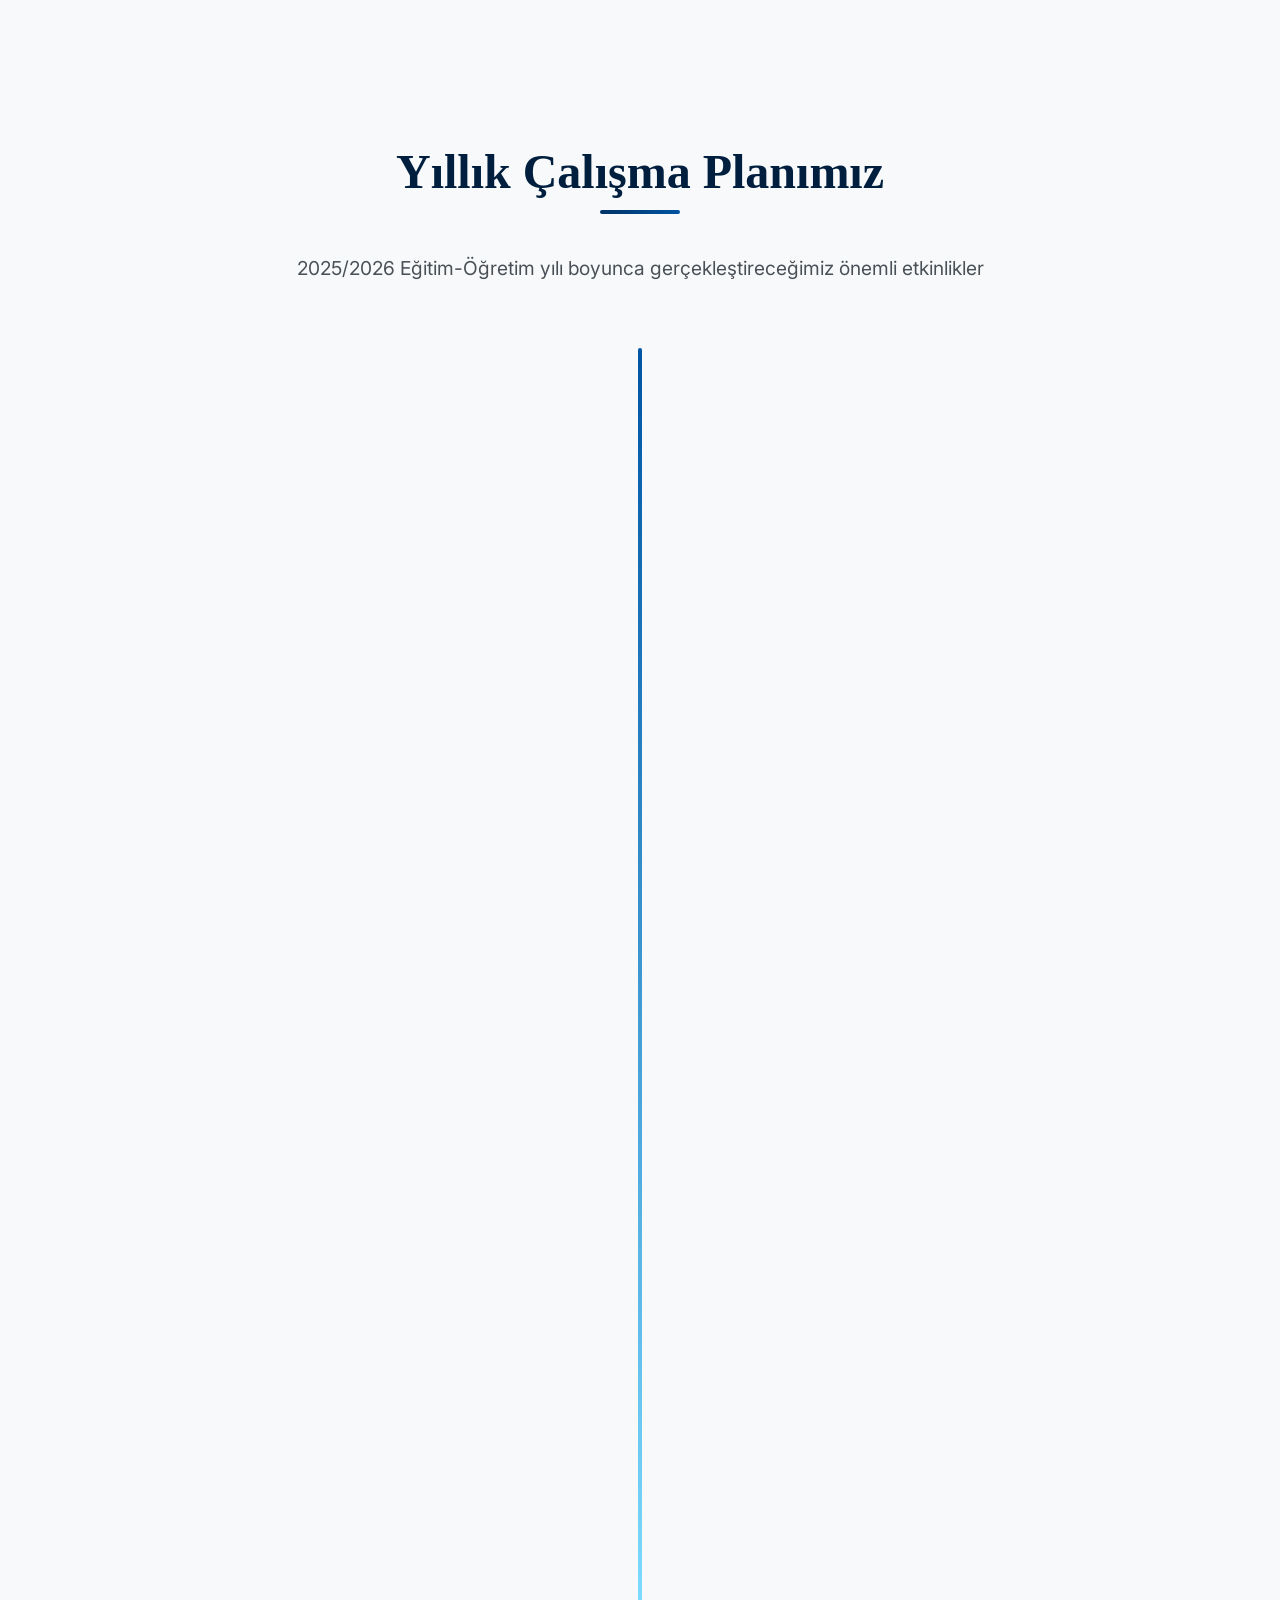
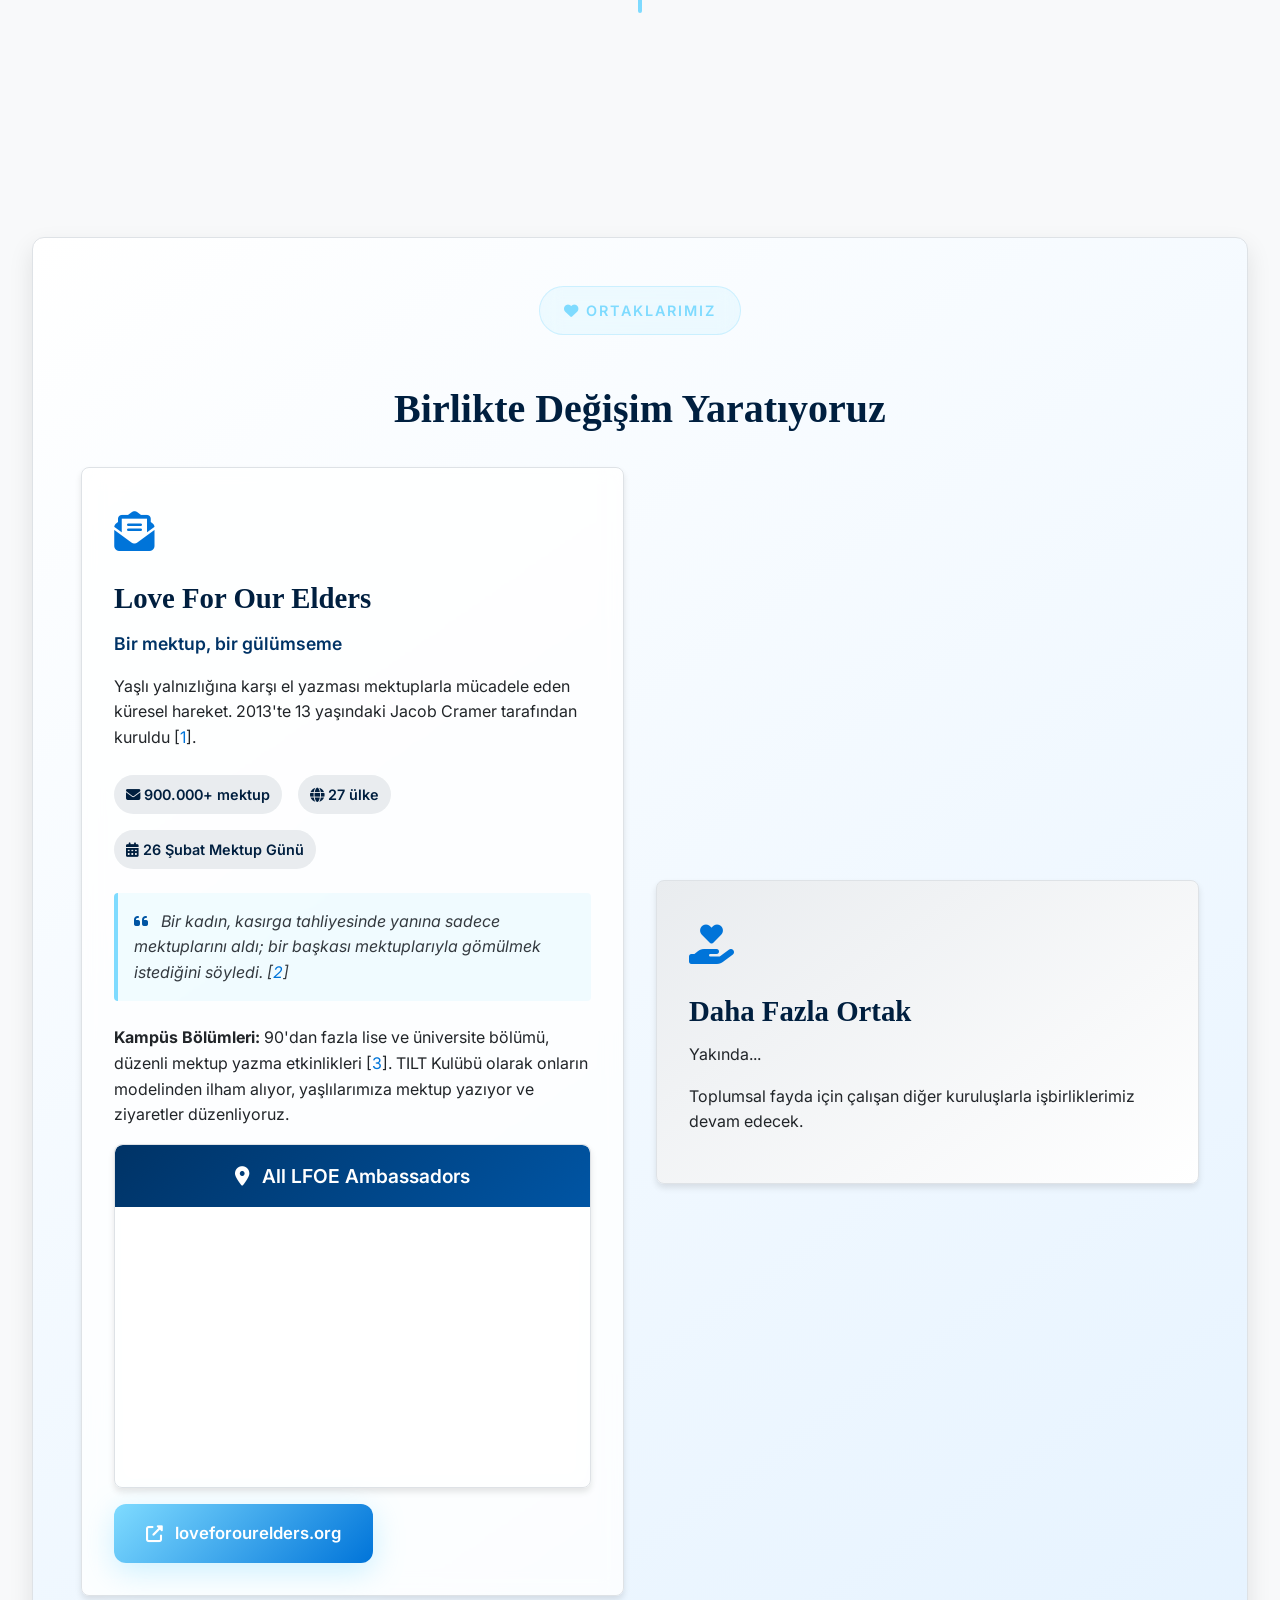
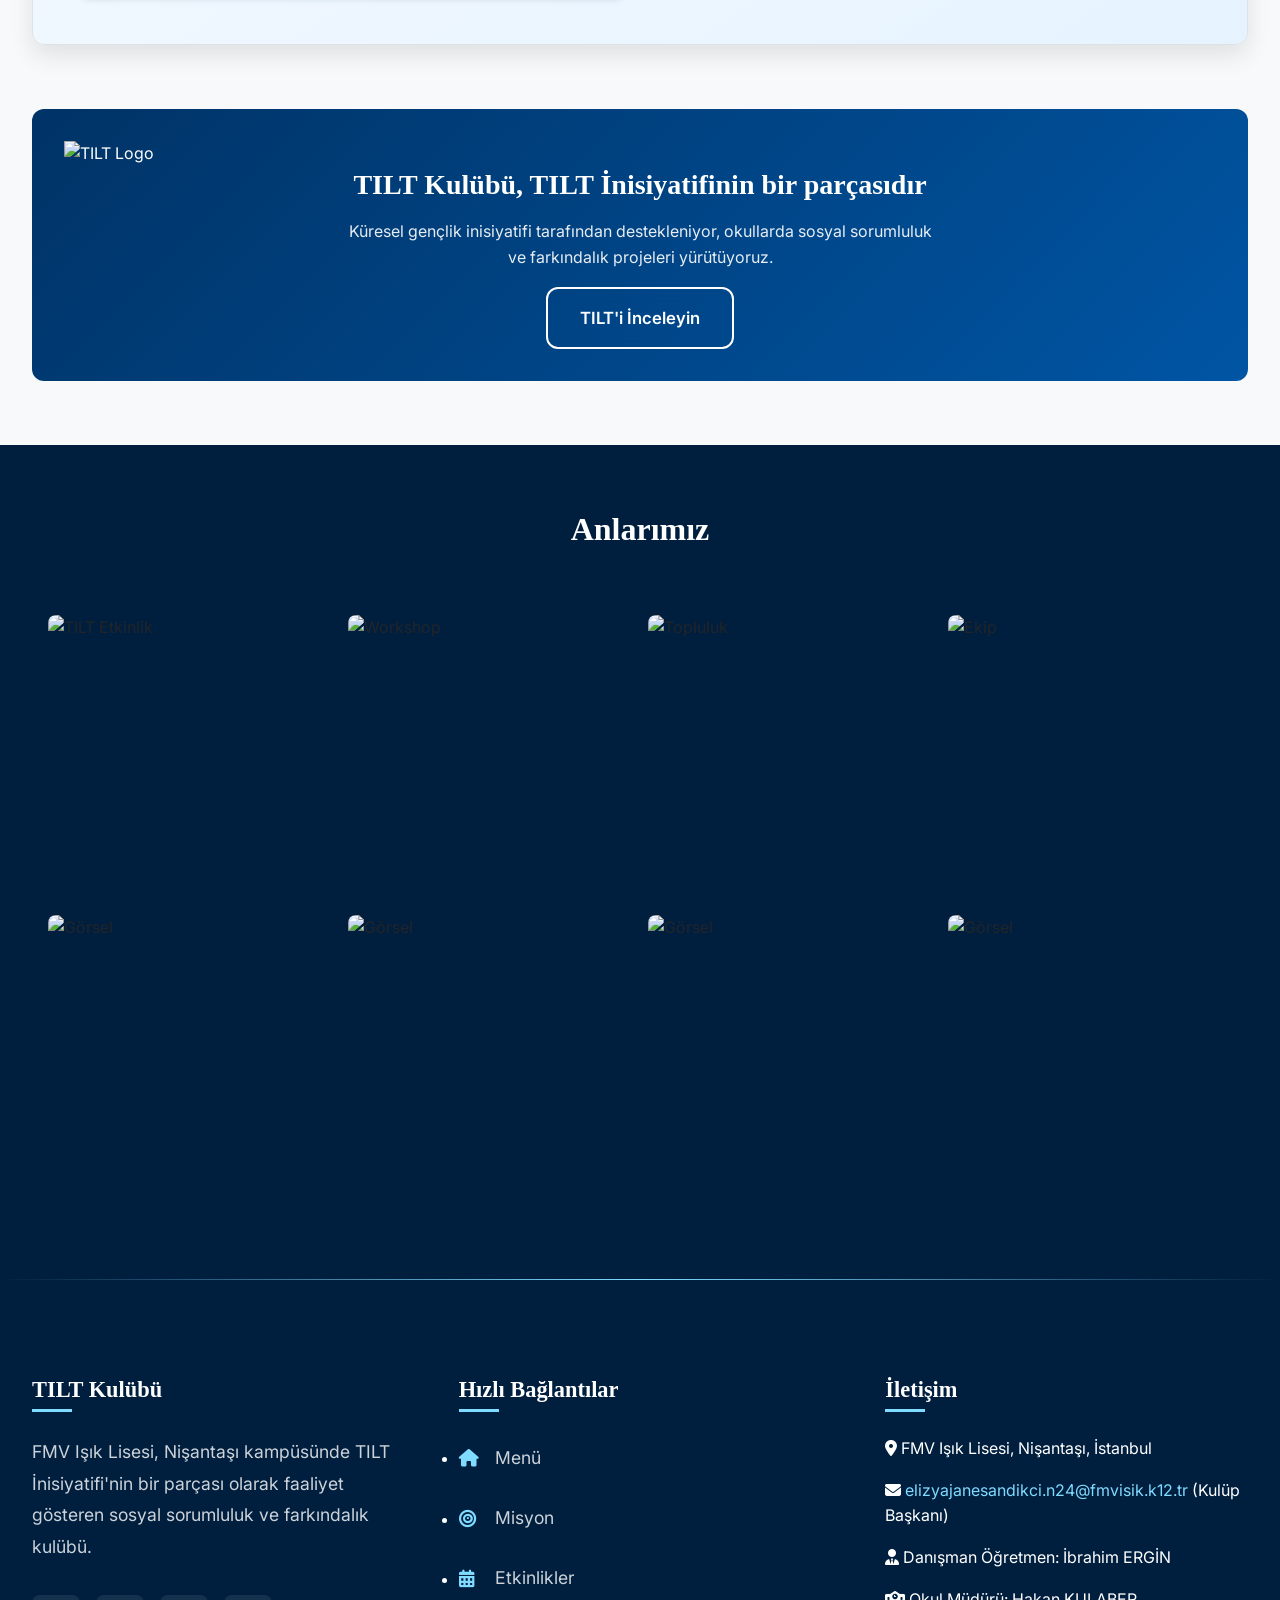
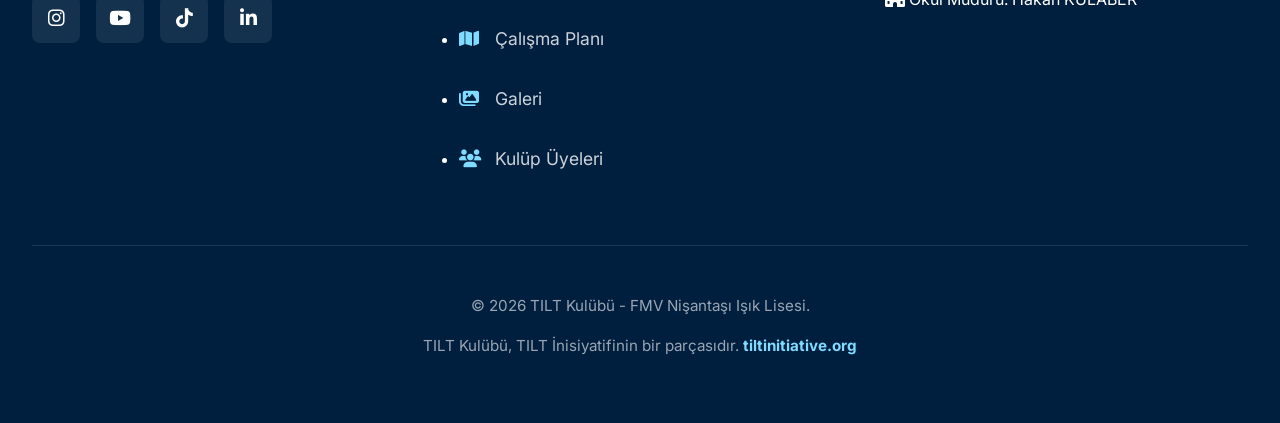
==== commit 1560ba87: "Update iframe source and adjust campus sections" ====
--- a/index.html
+++ b/index.html
@@ -1076,11 +1076,13 @@
                     <div class="quote-mini">
                         <i class="fas fa-quote-left"></i> Bir kadın, kasırga tahliyesinde yanına sadece mektuplarını aldı; bir başkası mektuplarıyla gömülmek istediğini söyledi. [<a href="https://loveforourelders.org/about" target="_blank" style="color:var(--primary-accent);">2</a>]
                     </div>
+                    <p><strong>Kampüs Bölümleri:</strong> 90'dan fazla lise ve üniversite bölümü, düzenli mektup yazma etkinlikleri [<a href="https://loveforourelders.org/chapters" target="_blank" style="color:var(--primary-accent);">3</a>]. TILT Kulübü olarak onların modelinden ilham alıyor, yaşlılarımıza mektup yazıyor ve ziyaretler düzenliyoruz.</p>
+
 <div class="partner-card" style="padding: 0; overflow: hidden; background: transparent; display: flex; flex-direction: column; align-items: center; justify-content: center;">
     <div style="width: 100%; padding: var(--space-4); background: linear-gradient(135deg, var(--primary-main), var(--primary-light)); color: white; text-align: center; font-weight: 600; font-size: 1.2rem; border-radius: var(--radius-lg) var(--radius-lg) 0 0;">
         <i class="fas fa-map-marker-alt" style="margin-right: var(--space-2);"></i> All LFOE Ambassadors
     </div>
-    <iframe src="https://www.google.com/maps/d/embed?mid=1tjRmYL1_m5WECCe_TJNbH8jXDdmbcvmy&ll=39.5,34.5&z=6" 
+    <iframe src="https://www.google.com/maps/d/embed?mid=1tjRmYL1_m5WECCe_TJNbH8jXDdmbcvmy&ll=20,0&z=1" 
             width="100%" 
             height="280" 
             style="border:0; width: 100%; display: block;" 
@@ -1089,7 +1091,6 @@
             referrerpolicy="no-referrer-when-downgrade">
     </iframe>
 </div>
-                    <p><strong>Kampüs Bölümleri:</strong> 90'dan fazla lise ve üniversite bölümü, düzenli mektup yazma etkinlikleri [<a href="https://loveforourelders.org/chapters" target="_blank" style="color:var(--primary-accent);">3</a>]. TILT Kulübü olarak onların modelinden ilham alıyor, yaşlılarımıza mektup yazıyor ve ziyaretler düzenliyoruz.</p>
                     <a href="https://loveforourelders.org" target="_blank" class="btn btn-primary" style="margin-top:var(--space-4);"><i class="fas fa-external-link-alt"></i> loveforourelders.org</a>
                 </div>
                 <!-- Placeholder for future partners -->
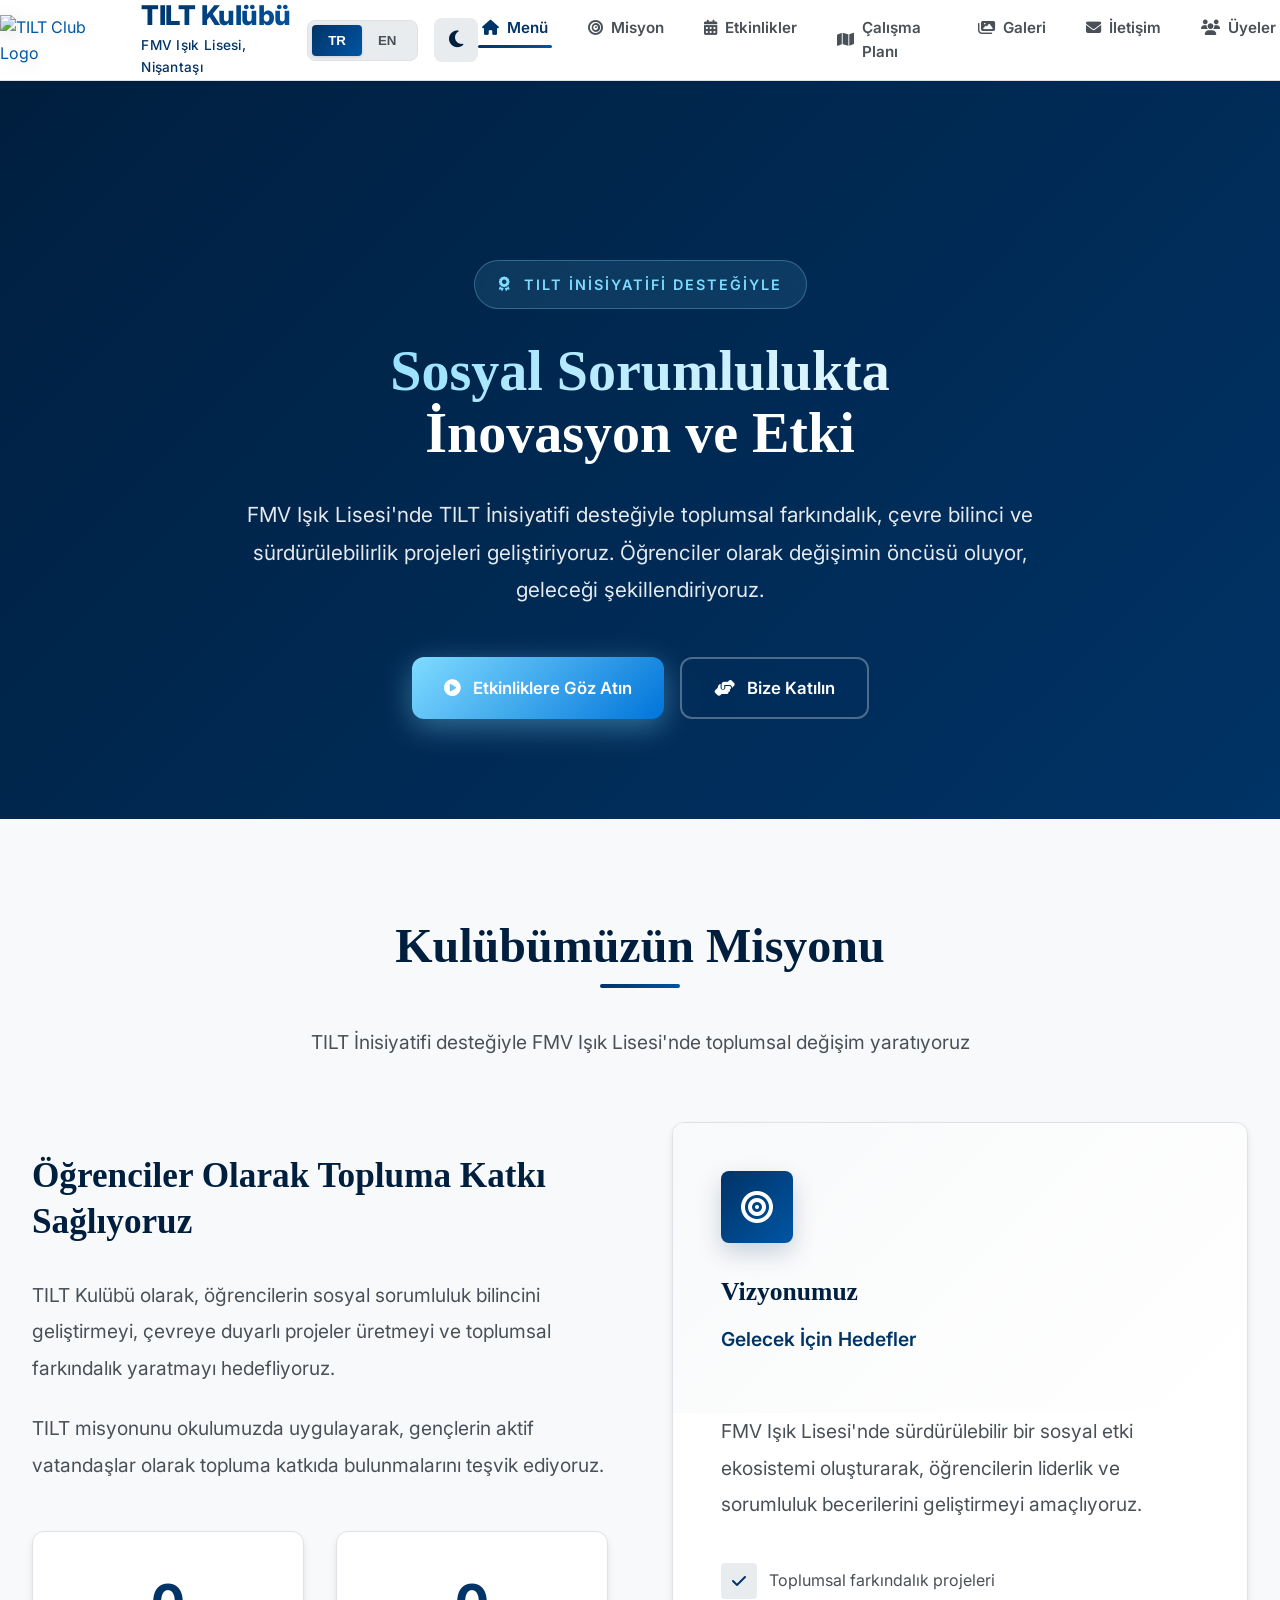
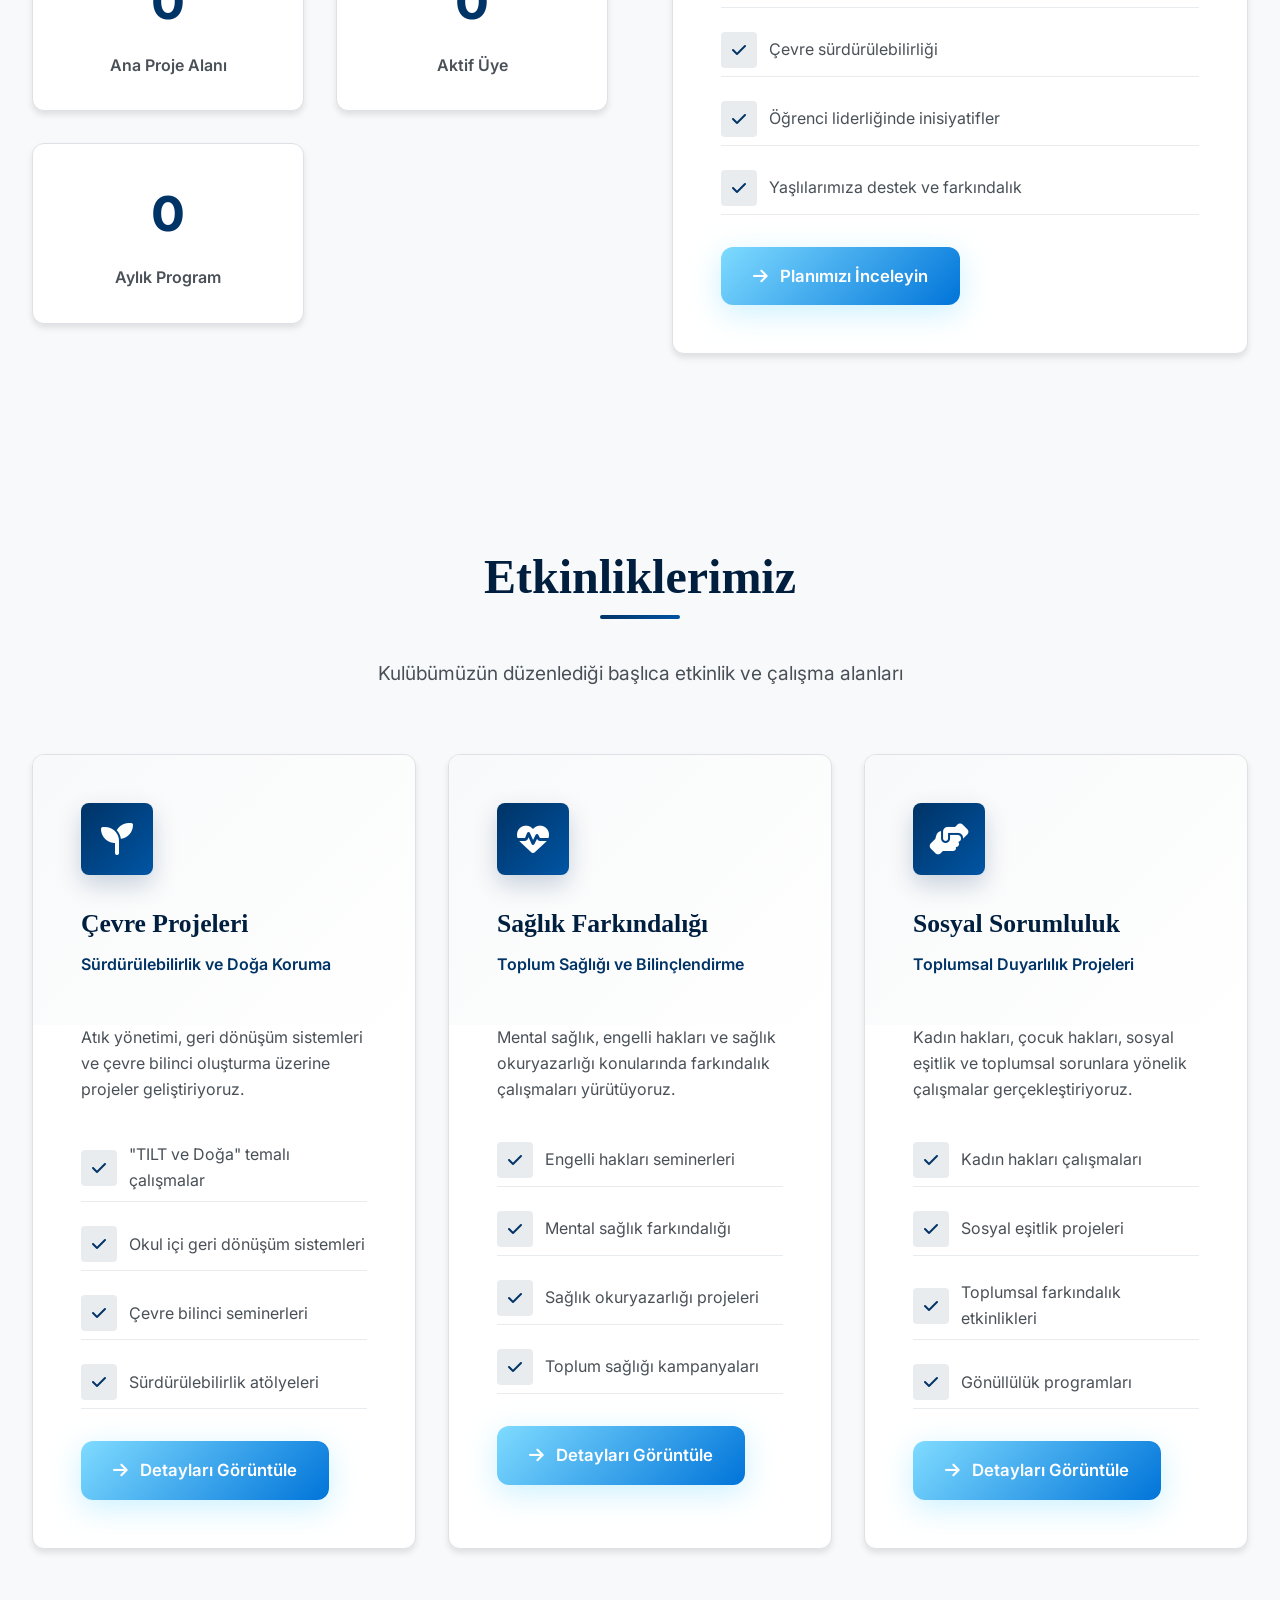
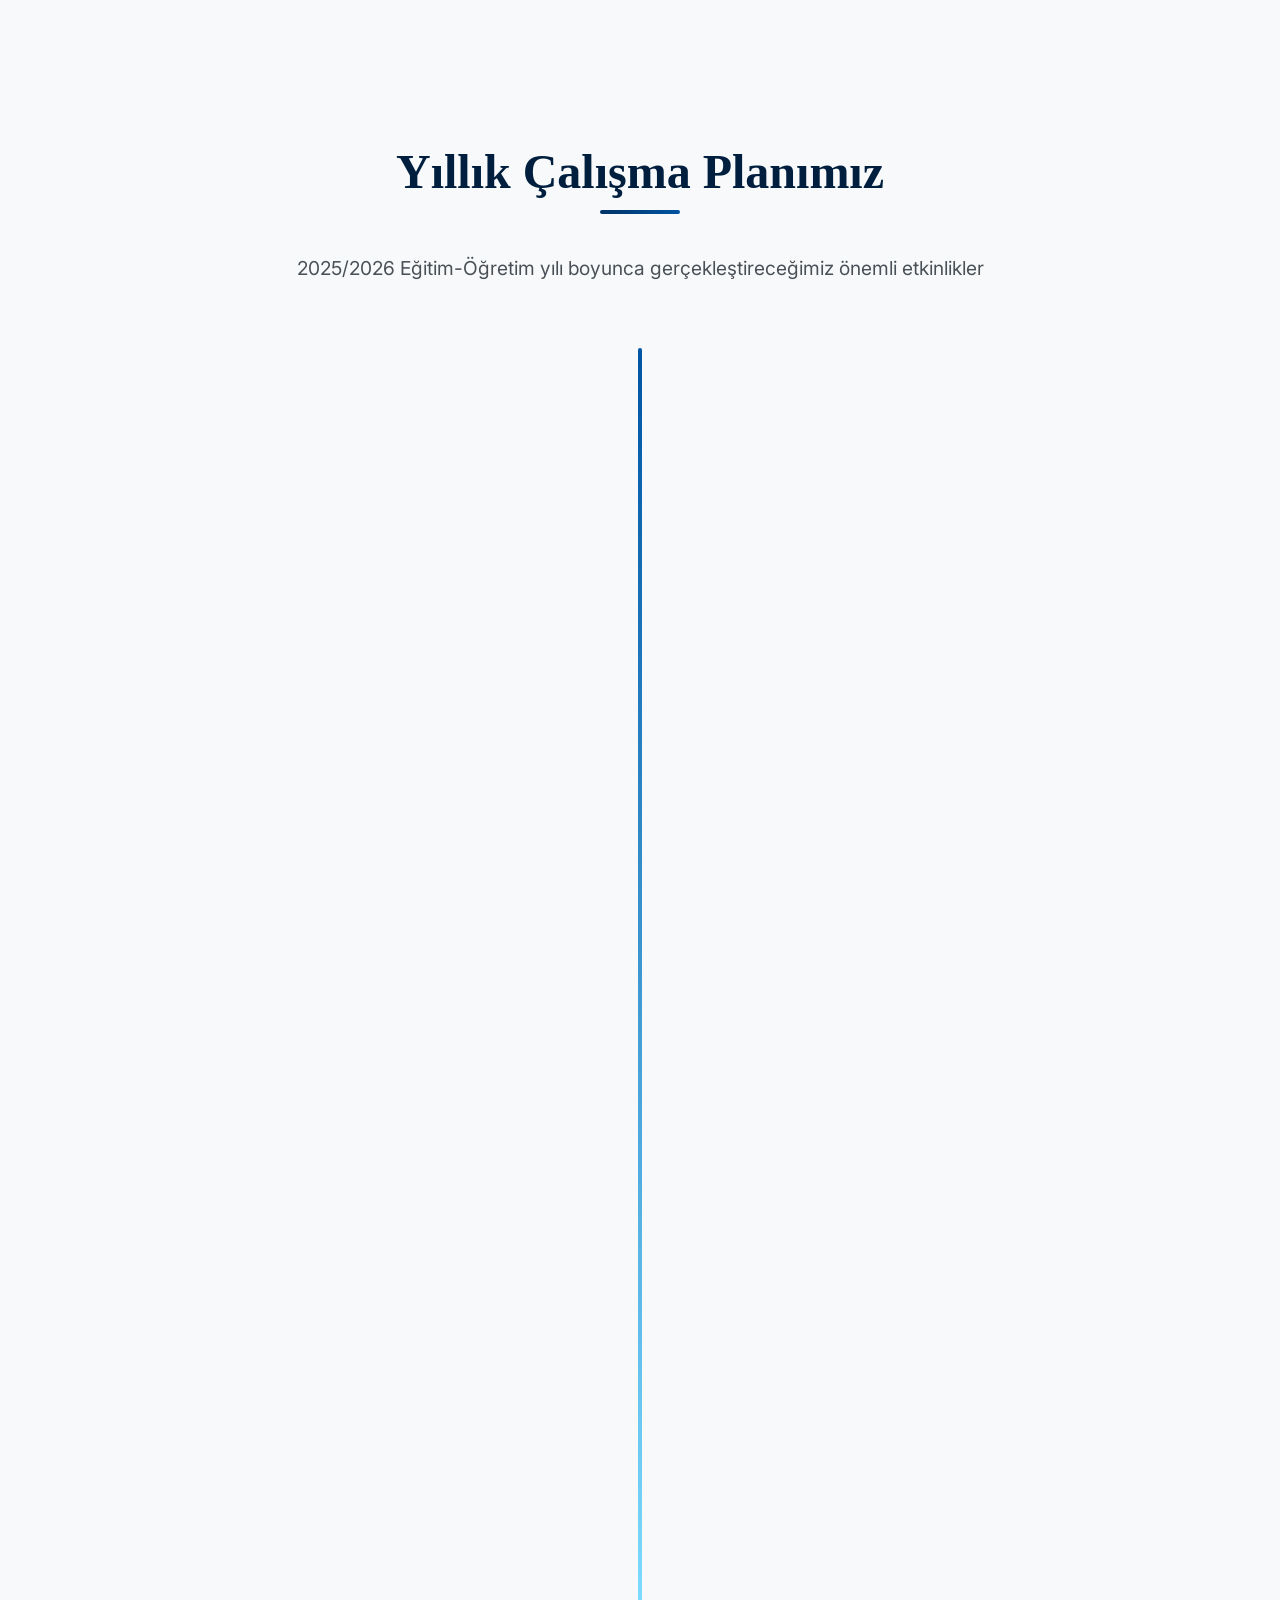
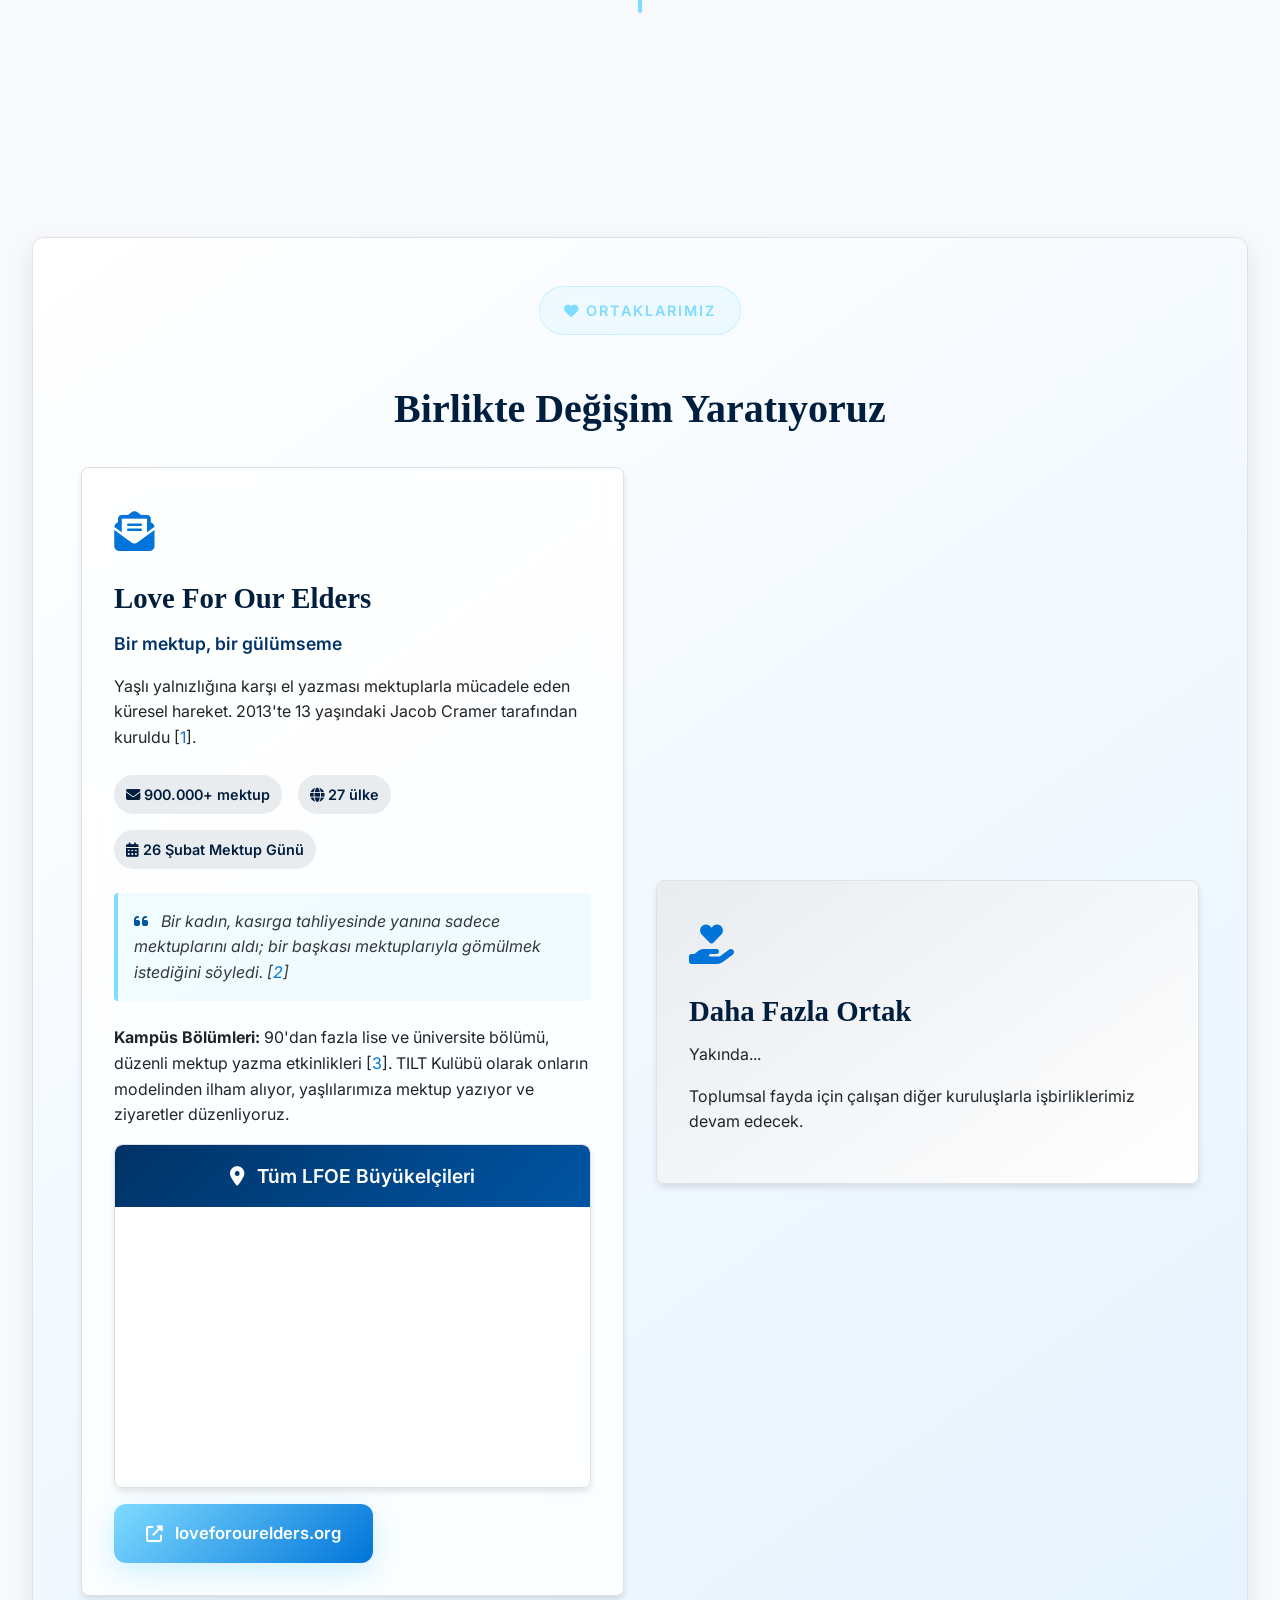
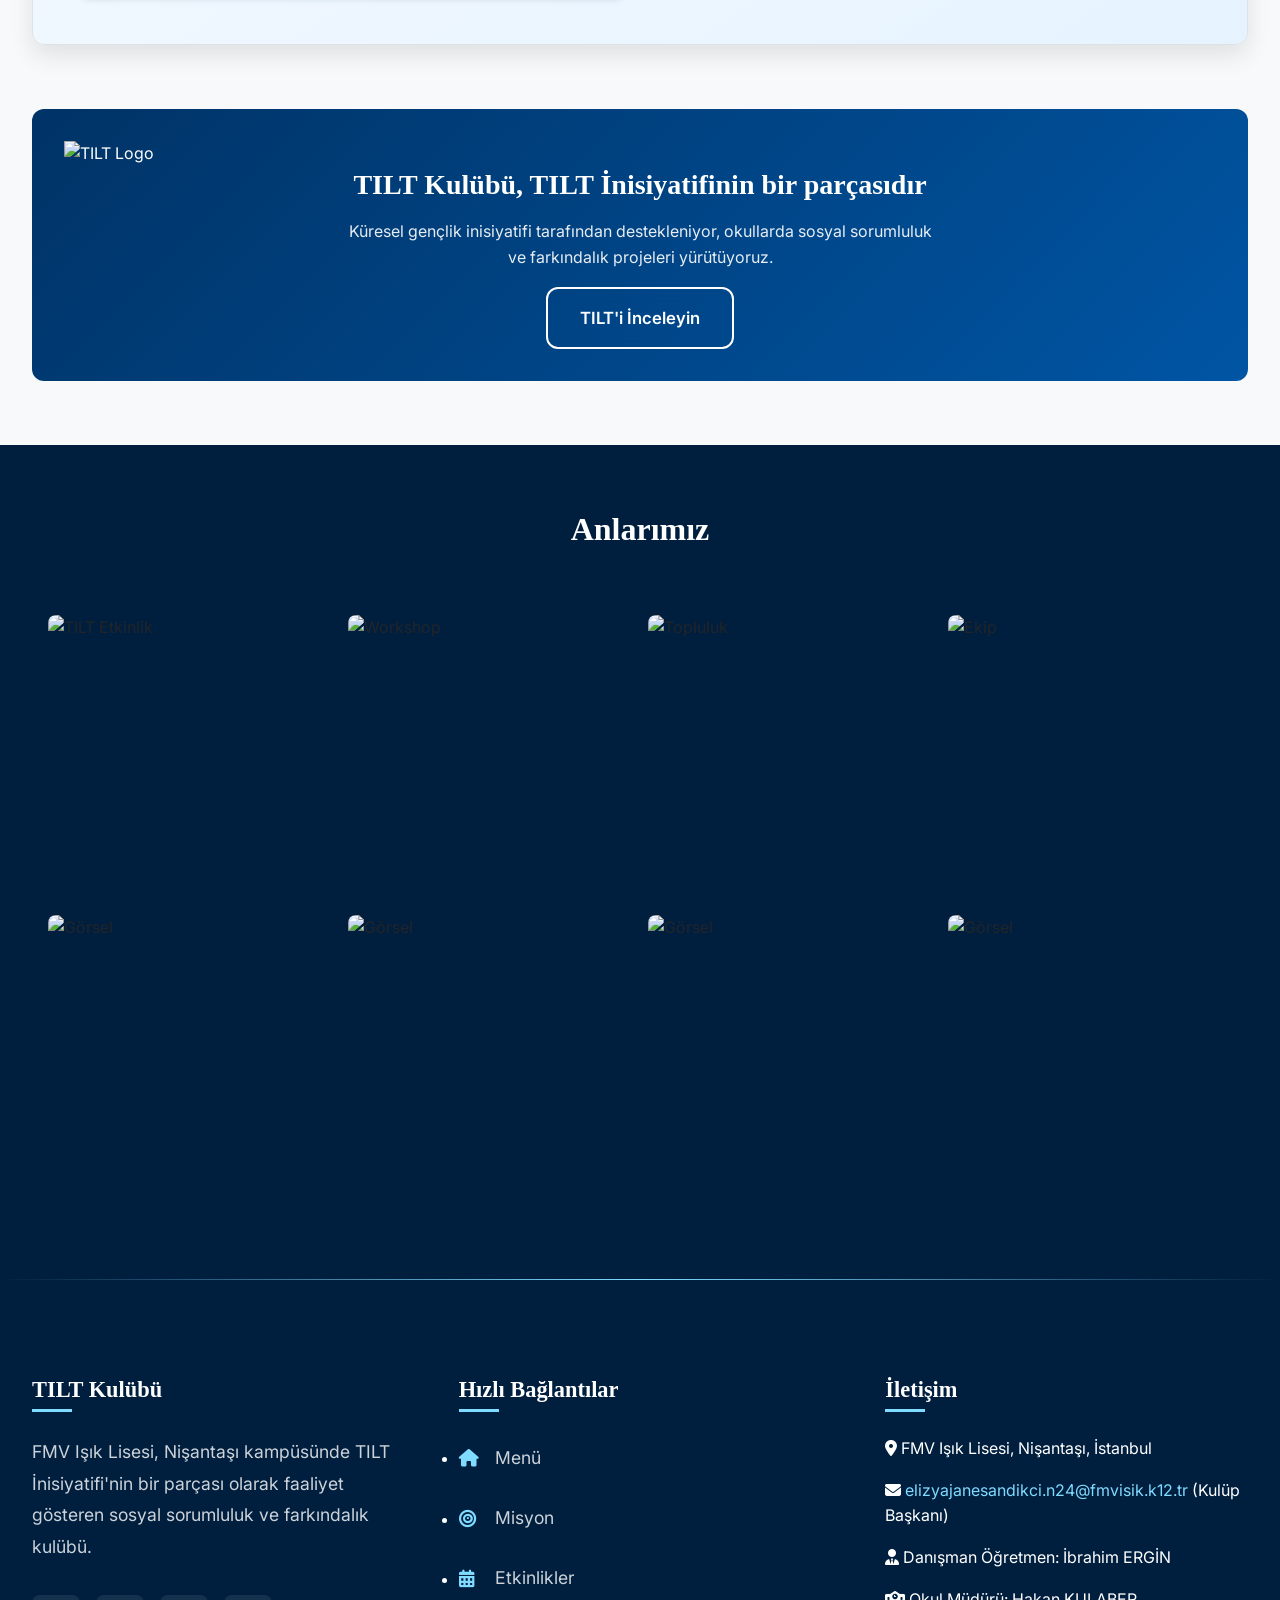
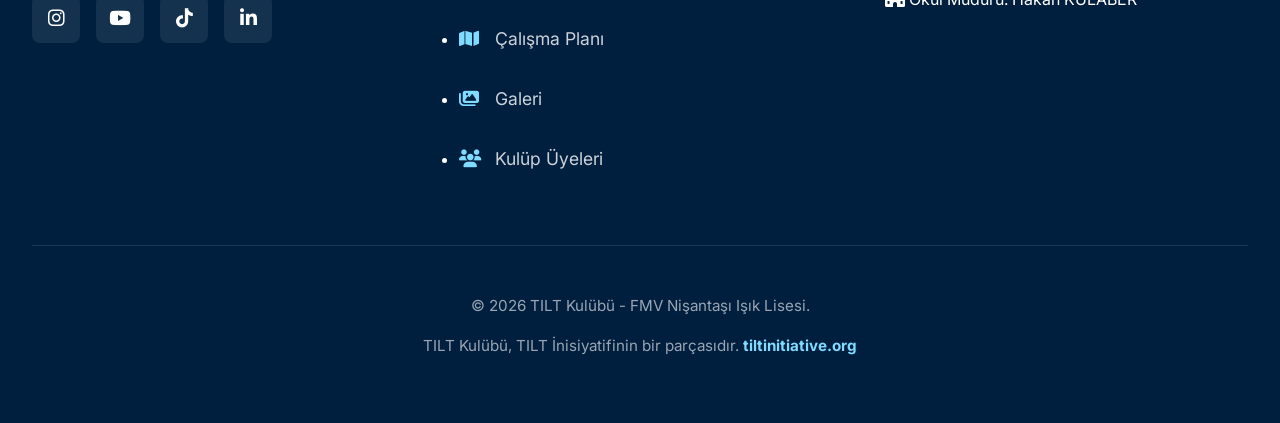
==== commit af2745ed: "Update index.html" ====
--- a/index.html
+++ b/index.html
@@ -1080,7 +1080,7 @@
 
 <div class="partner-card" style="padding: 0; overflow: hidden; background: transparent; display: flex; flex-direction: column; align-items: center; justify-content: center;">
     <div style="width: 100%; padding: var(--space-4); background: linear-gradient(135deg, var(--primary-main), var(--primary-light)); color: white; text-align: center; font-weight: 600; font-size: 1.2rem; border-radius: var(--radius-lg) var(--radius-lg) 0 0;">
-        <i class="fas fa-map-marker-alt" style="margin-right: var(--space-2);"></i> All LFOE Ambassadors
+        <i class="fas fa-map-marker-alt" style="margin-right: var(--space-2);"></i> Tüm LFOE Büyükelçileri
     </div>
     <iframe src="https://www.google.com/maps/d/embed?mid=1tjRmYL1_m5WECCe_TJNbH8jXDdmbcvmy&ll=20,0&z=1" 
             width="100%" 
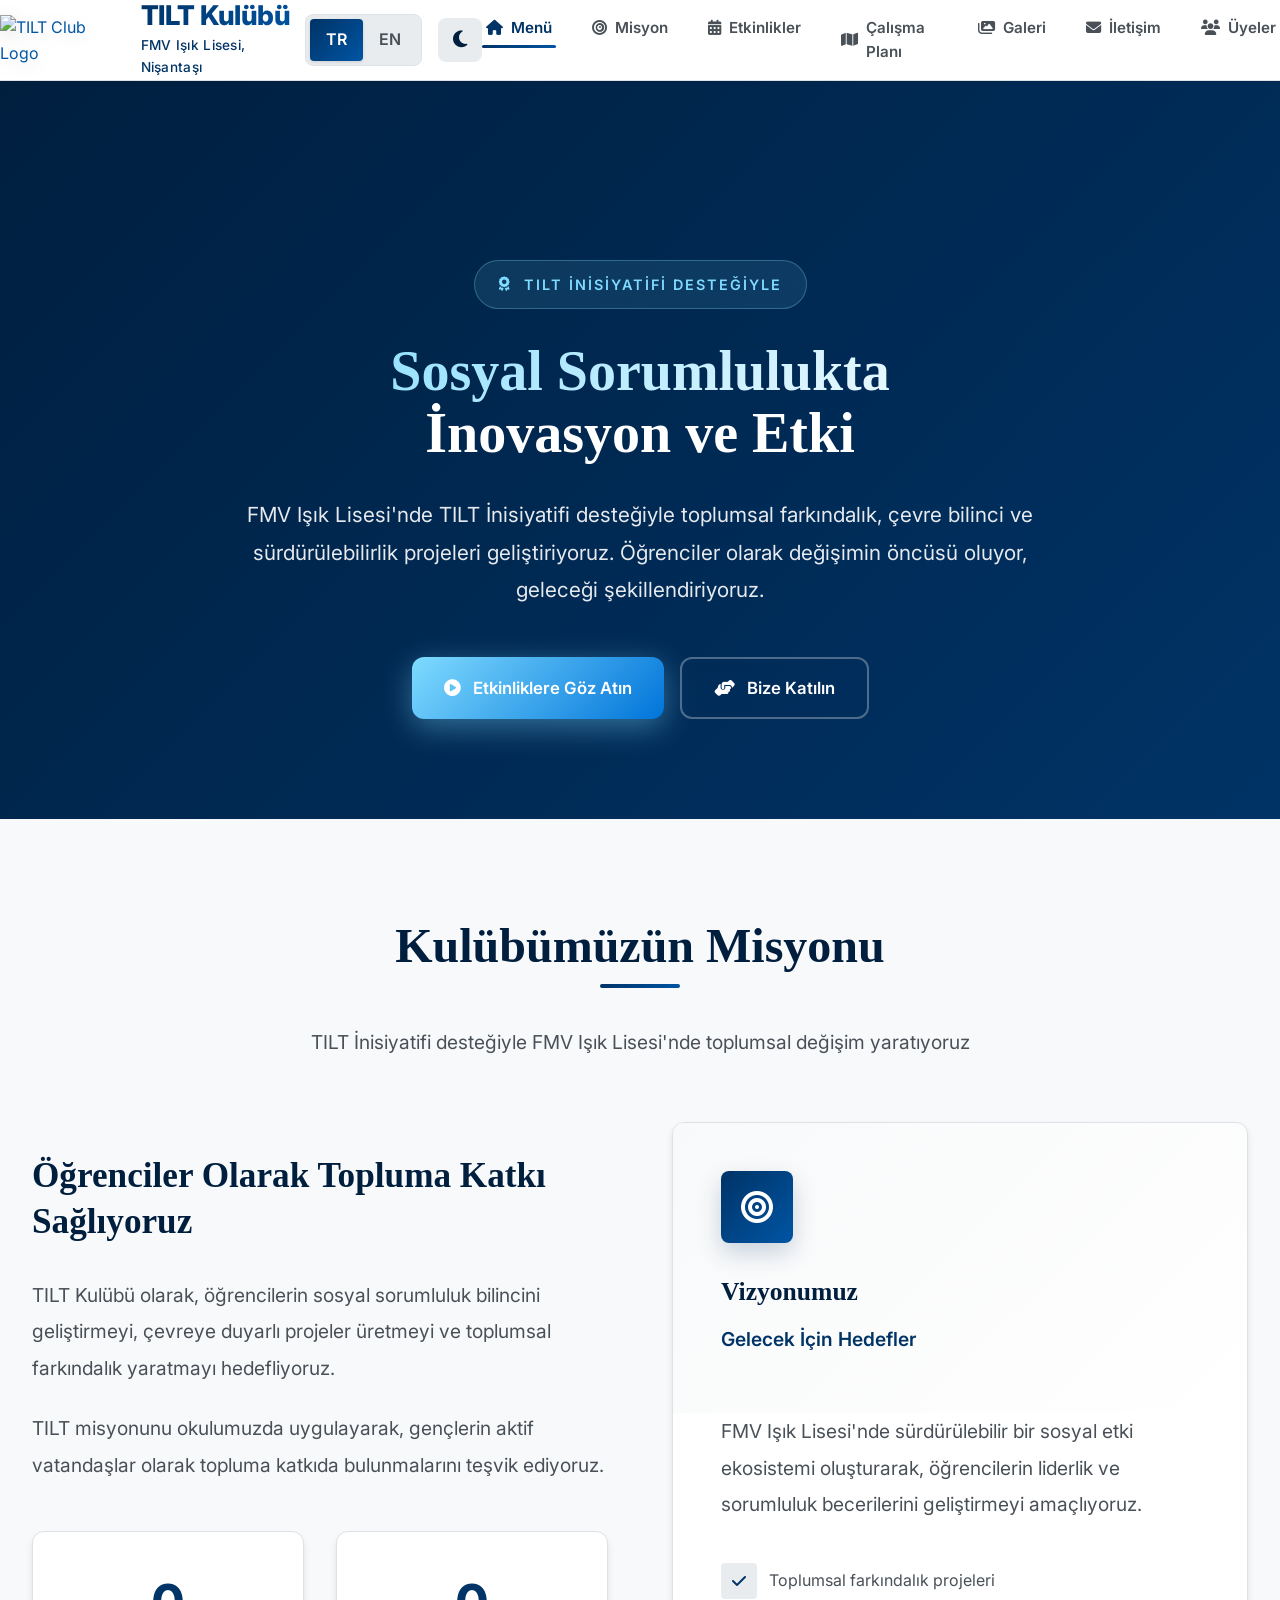
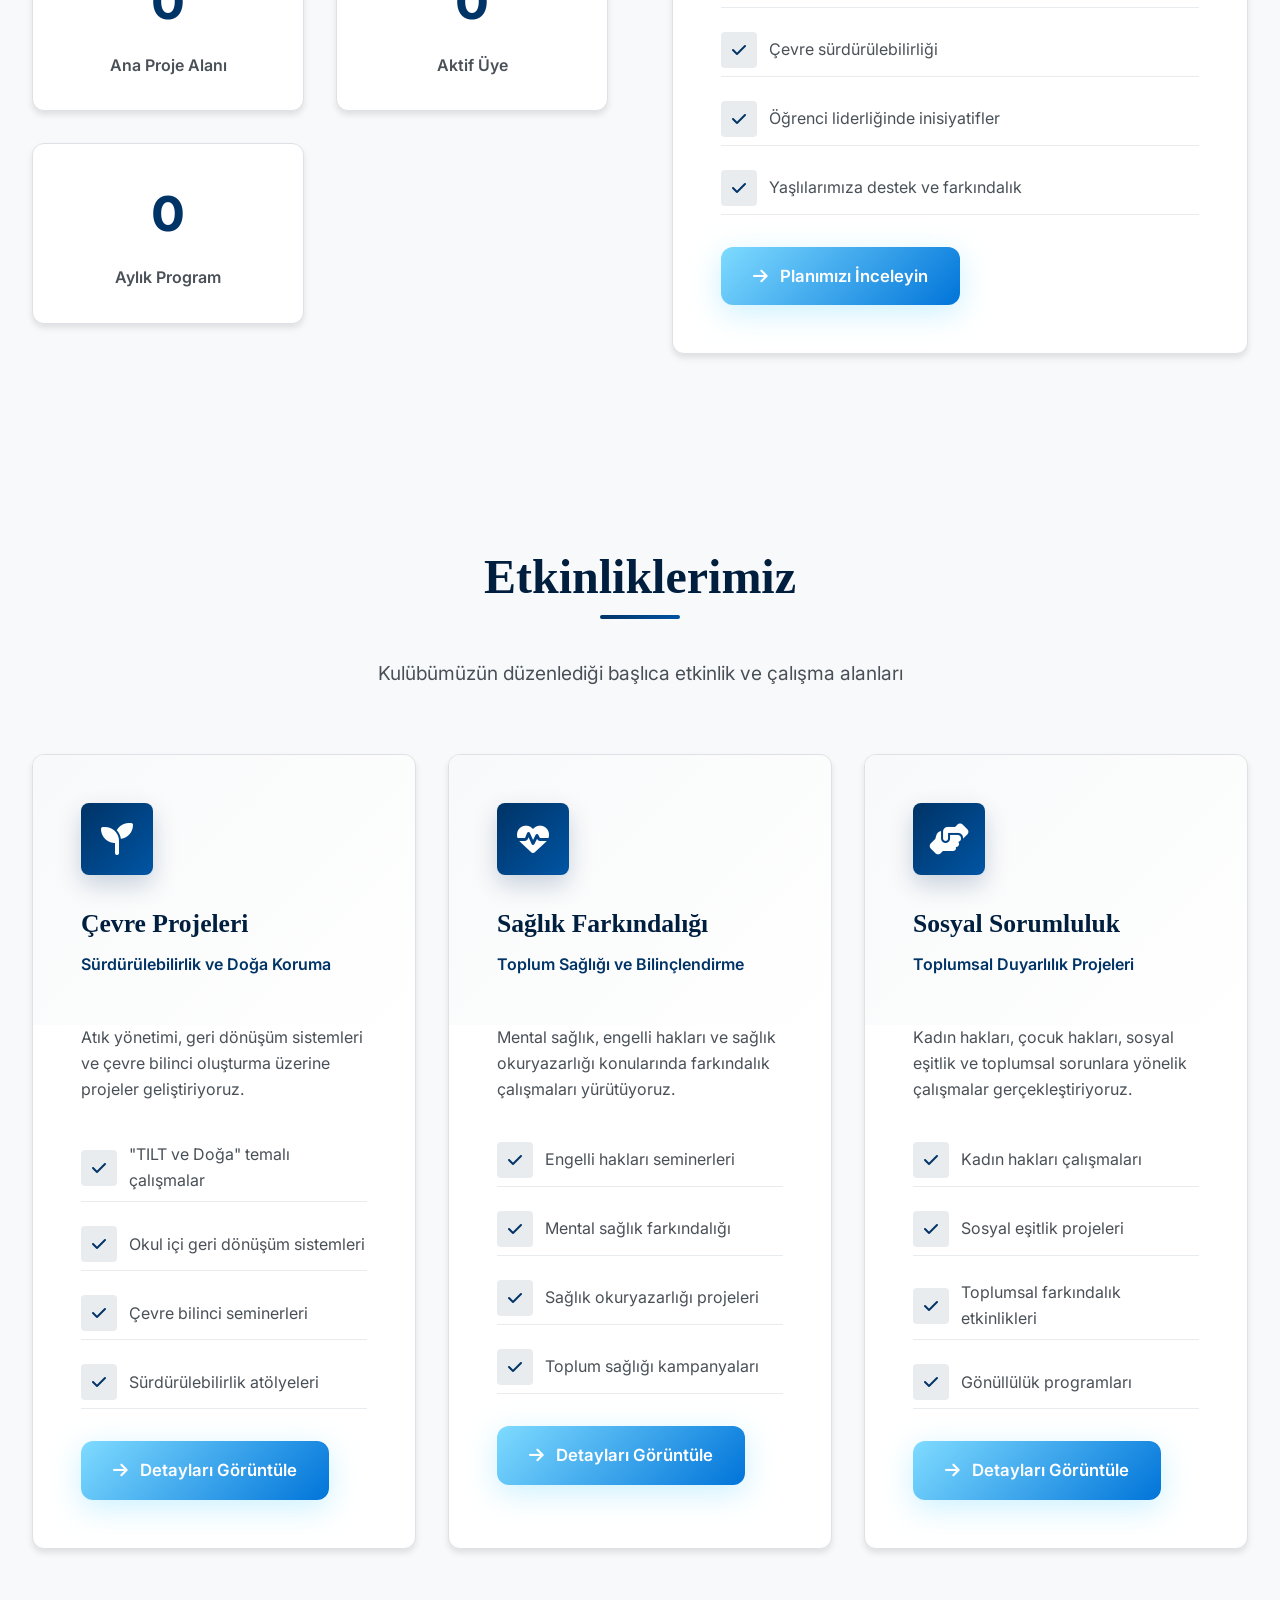
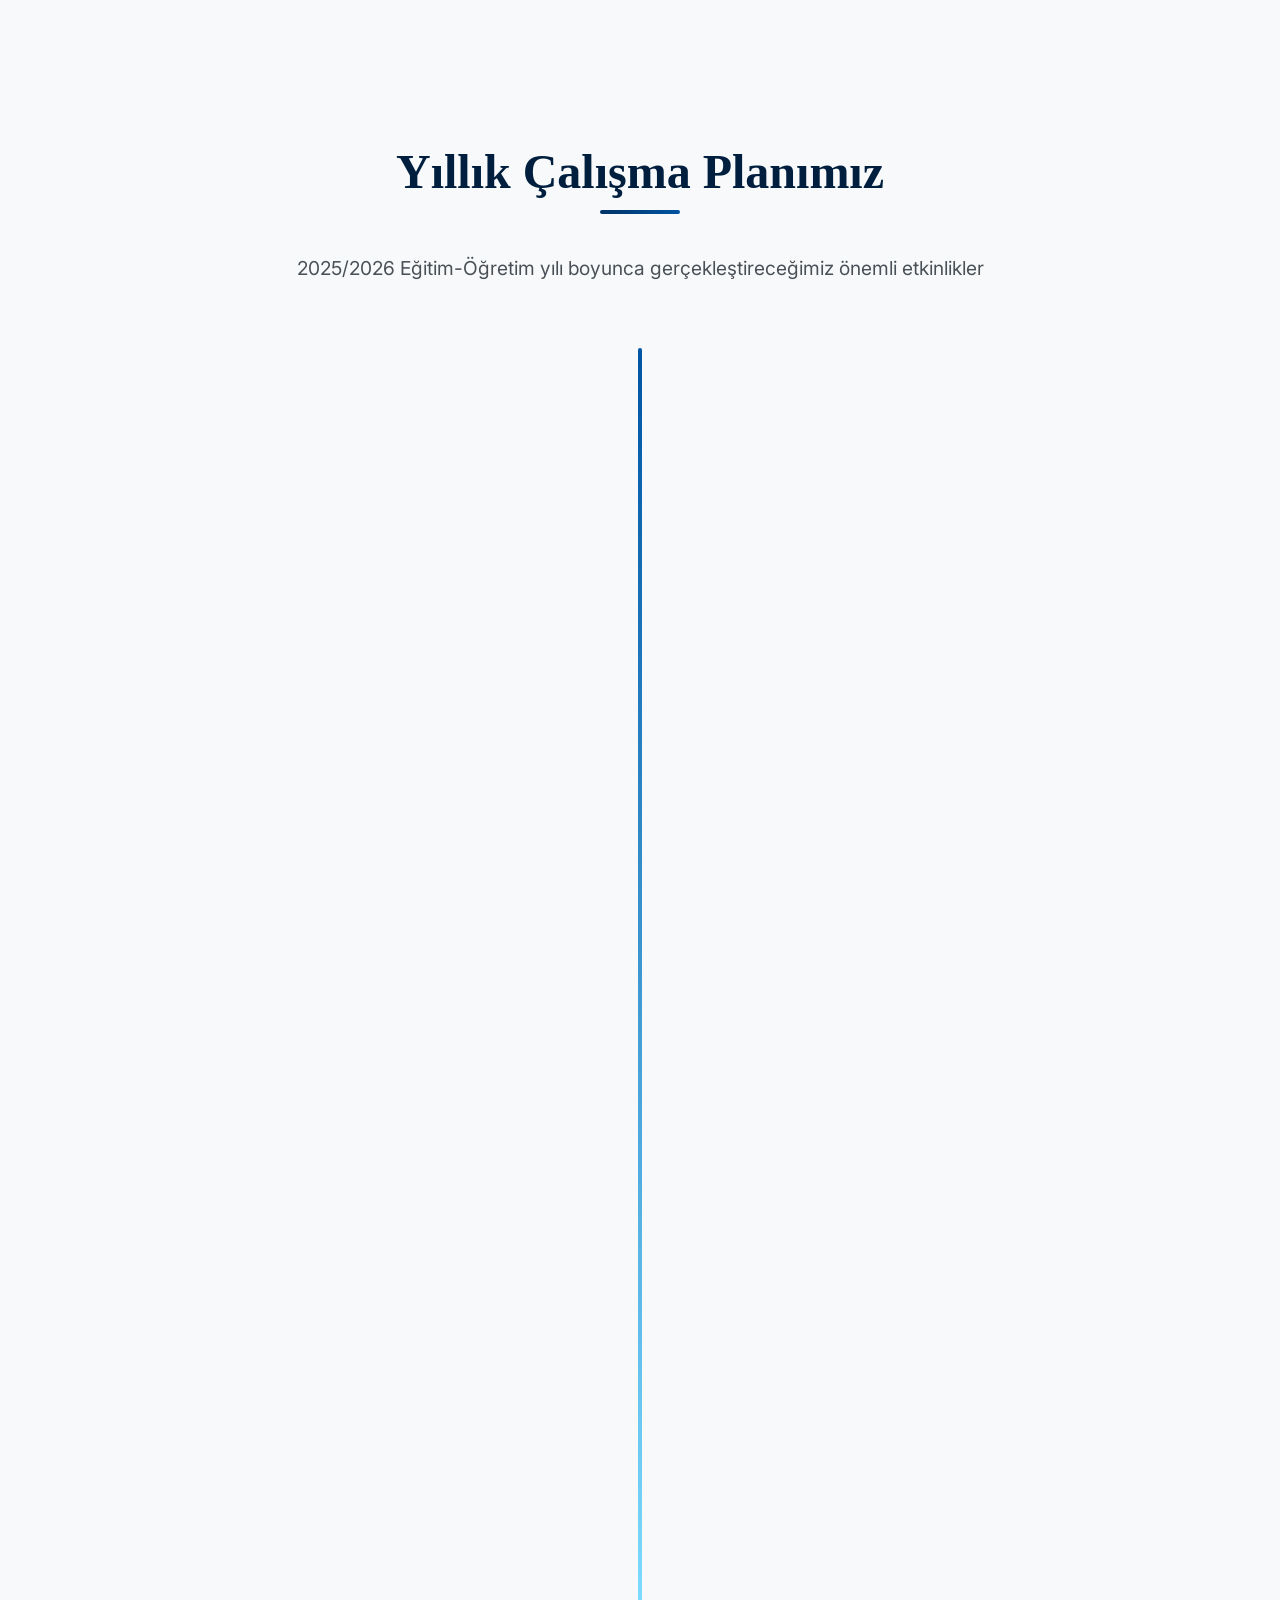
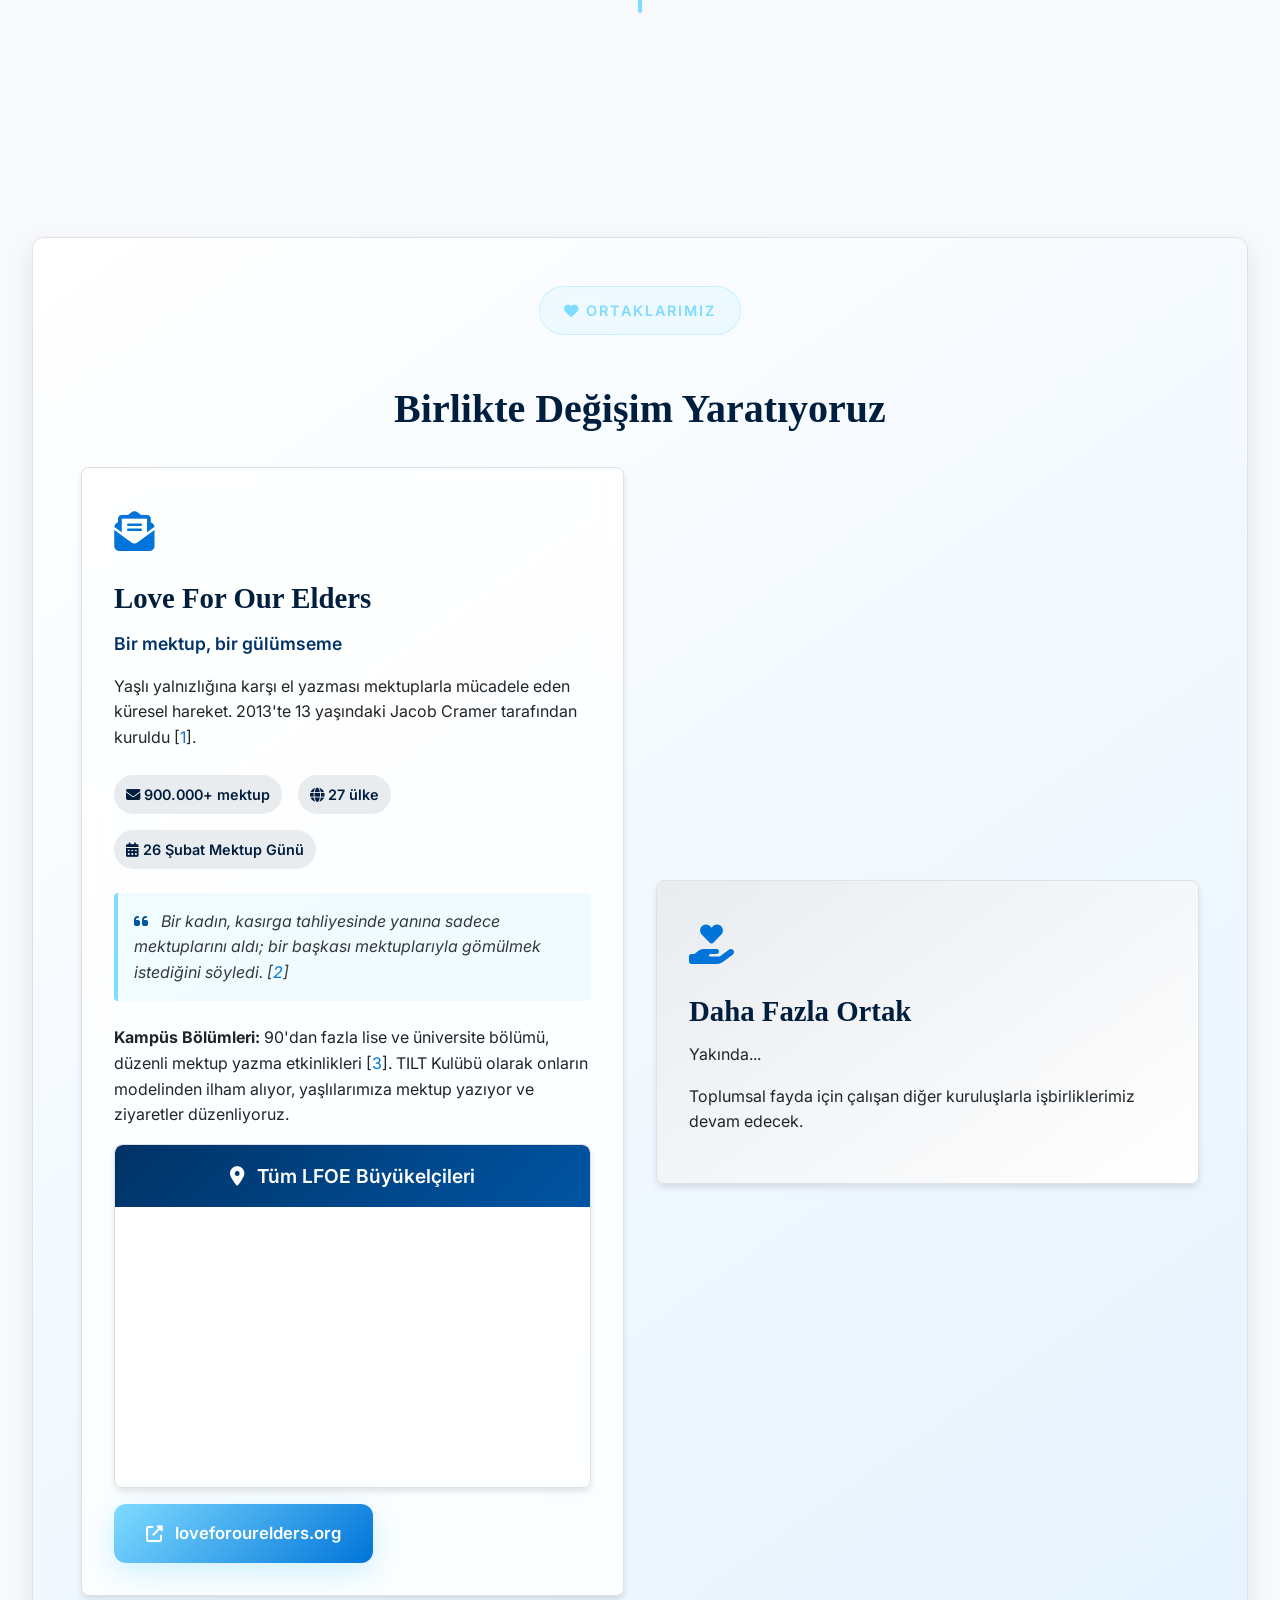
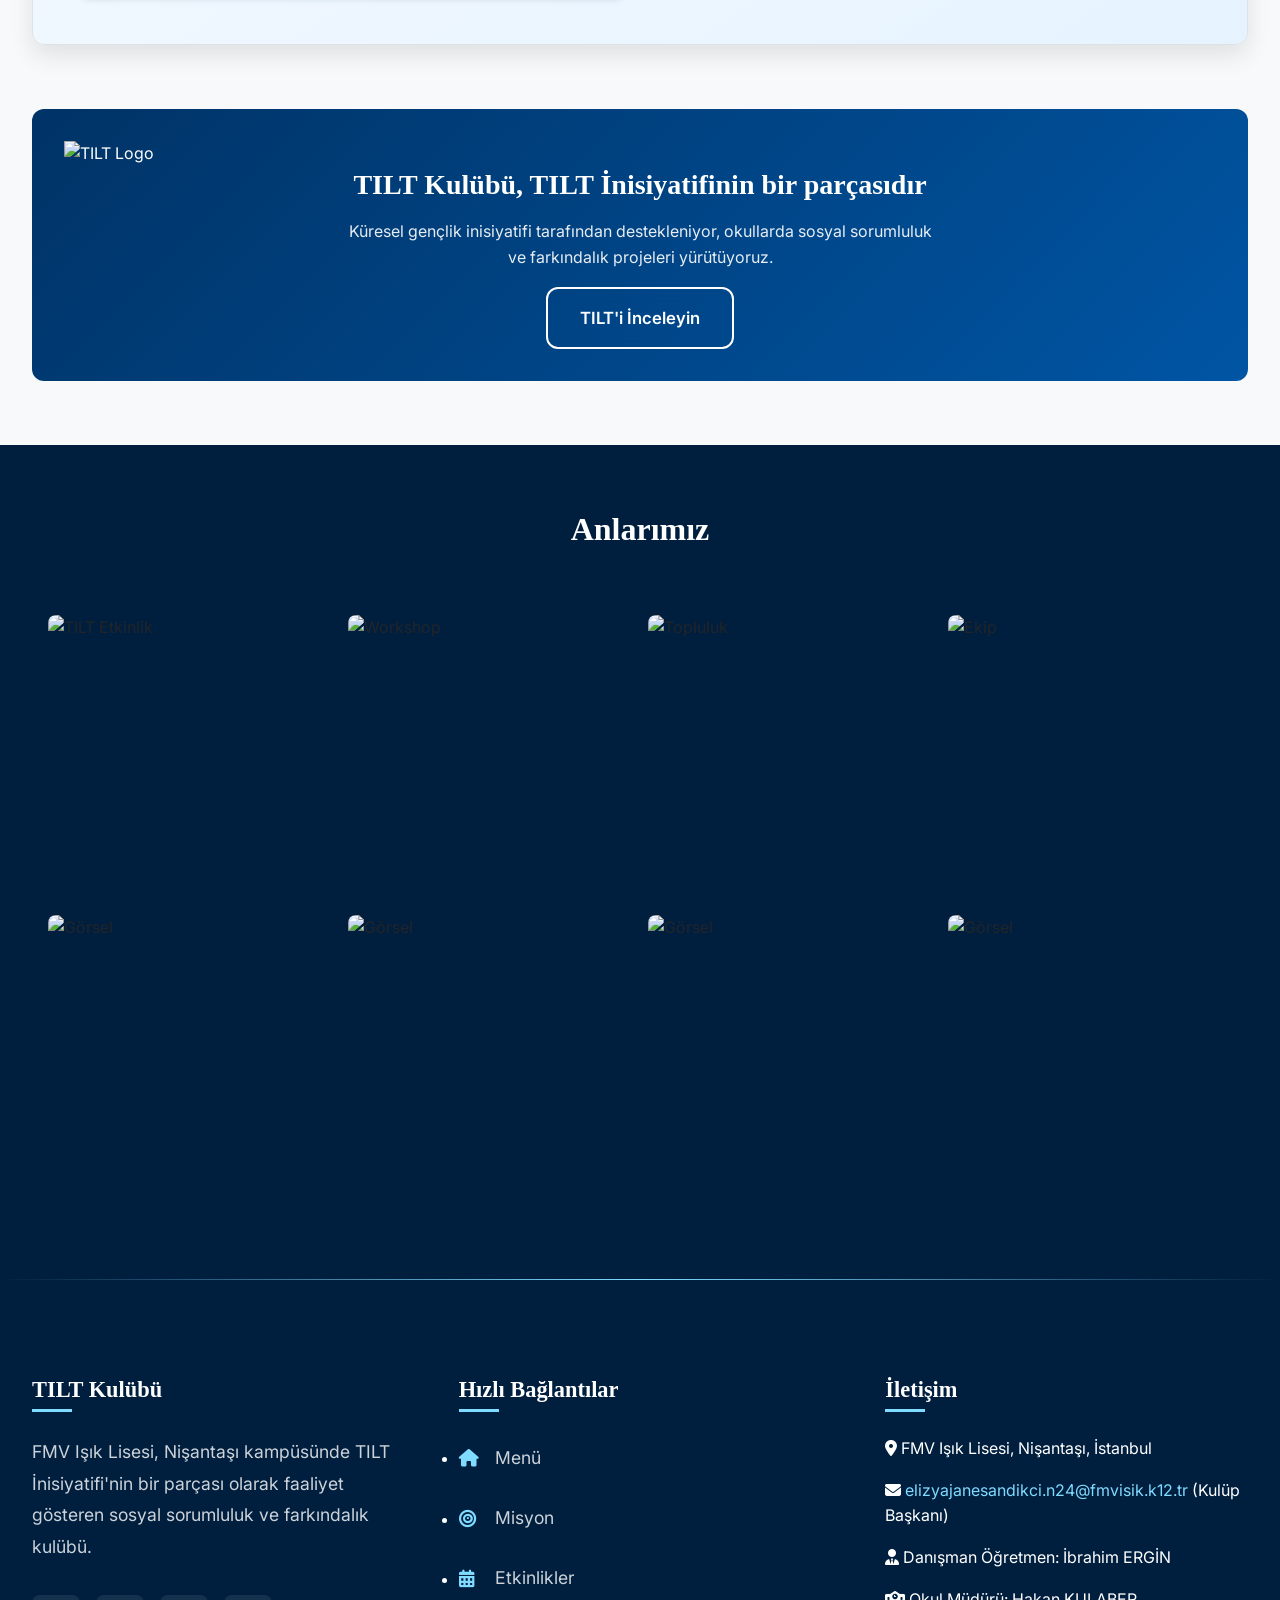
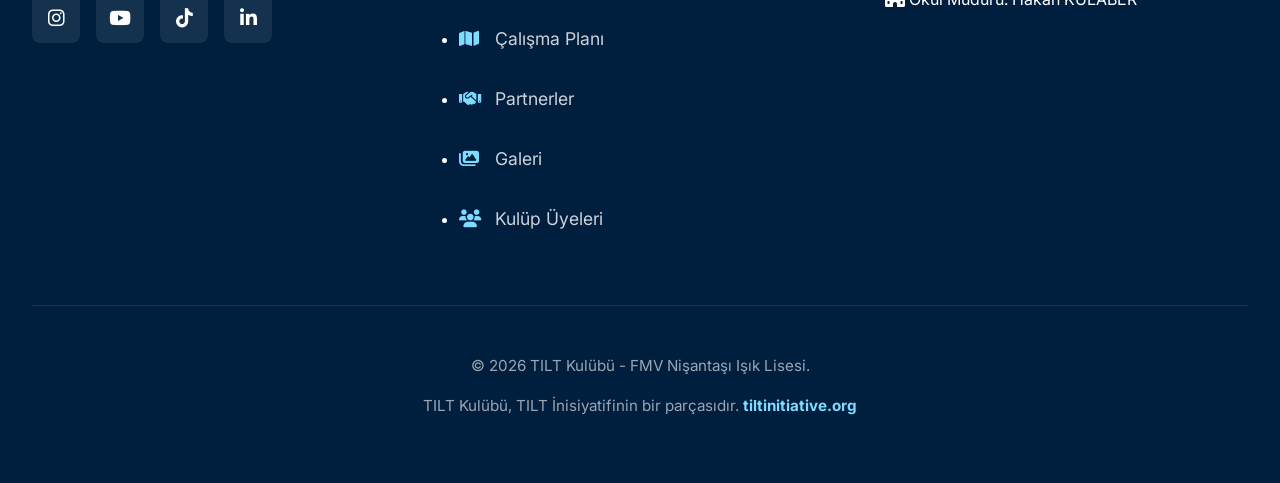
==== commit 7f8906d6: "Refactor language switcher and update links" ====
--- a/index.html
+++ b/index.html
@@ -922,13 +922,12 @@
             </a>
 
             <div class="header-controls" id="headerControls">
-                <div class="language-switcher">
-                    <button class="lang-btn active" data-lang="tr">TR</button>
-                    <button class="lang-btn" data-lang="en">EN</button>
-                </div>
-                <button class="theme-toggle" id="themeToggle"><i class="fas fa-moon"></i></button>
-            </div>
-
+    <div class="language-switcher">
+        <a href="/TILT_CLUB/" class="lang-btn active">TR</a>
+        <a href="/TILT_CLUB/en" class="lang-btn">EN</a>
+    </div>
+    <button class="theme-toggle" id="themeToggle"><i class="fas fa-moon"></i></button>
+</div>
             <nav>
     <ul id="navMenu">
         <li><a href="#home" class="active"><i class="fas fa-home"></i> Menü</a></li>
@@ -937,7 +936,7 @@
         <li><a href="#timeline"><i class="fas fa-map"></i> Çalışma Planı</a></li>
         <li><a href="#gallery"><i class="fas fa-images"></i> Galeri</a></li>
         <li><a href="#contact"><i class="fas fa-envelope"></i> İletişim</a></li>
-        <li><a href="/TILT_Club/members"><i class="fas fa-users"></i> Üyeler</a></li>
+        <li><a href="/TILT_Club/uyeler"><i class="fas fa-users"></i> Üyeler</a></li>
     </ul>
 </nav>
 
@@ -1055,7 +1054,7 @@
     </section>
 
     <!-- PARTNERS SECTION: Love For Our Elders (researched & styled to match their warm letter theme) -->
-    <div class="container">
+    <div class="container" id="partners">
         <section class="partners-section">
             <div style="text-align:center; margin-bottom:var(--space-6);">
                 <span class="hero-badge" style="display:inline-block;"><i class="fas fa-heart" style="color:var(--accent-info);"></i> ORTAKLARIMIZ</span>
@@ -1170,8 +1169,9 @@
                         <li><a href="#mission"><i class="fas fa-bullseye"></i> Misyon</a></li>
                         <li><a href="#activities"><i class="fas fa-calendar-alt"></i> Etkinlikler</a></li>
                         <li><a href="#timeline"><i class="fas fa-map"></i> Çalışma Planı</a></li>
+                        <li><a href="#partners"><i class="fas fa-handshake"></i> Partnerler</a></li>
                         <li><a href="#gallery"><i class="fas fa-images"></i> Galeri</a></li>
-                        <li><a href="/TILT_Club/members"><i class="fas fa-users"></i> Kulüp Üyeleri</a></li>
+                        <li><a href="/TILT_Club/uyeler"><i class="fas fa-users"></i> Kulüp Üyeleri</a></li>
                     </ul>
                 </div>
                 <div class="footer-col">
